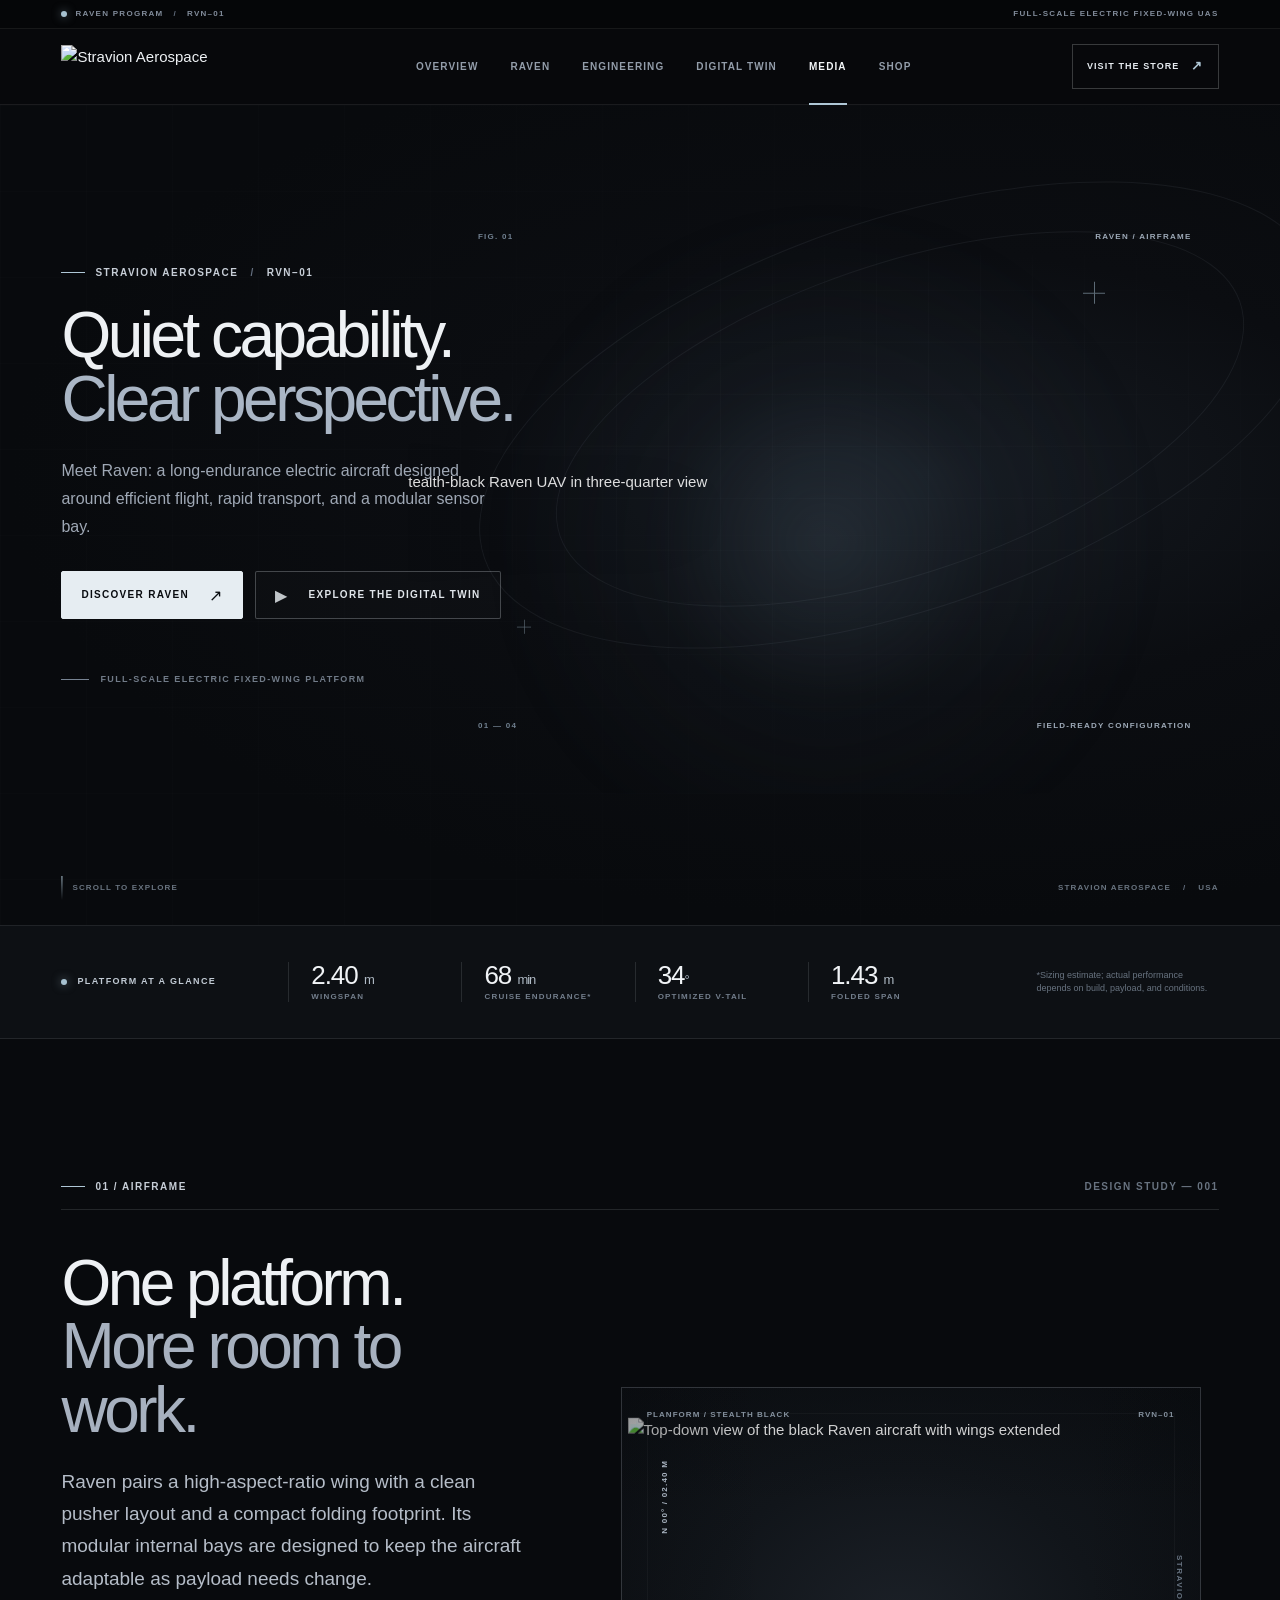
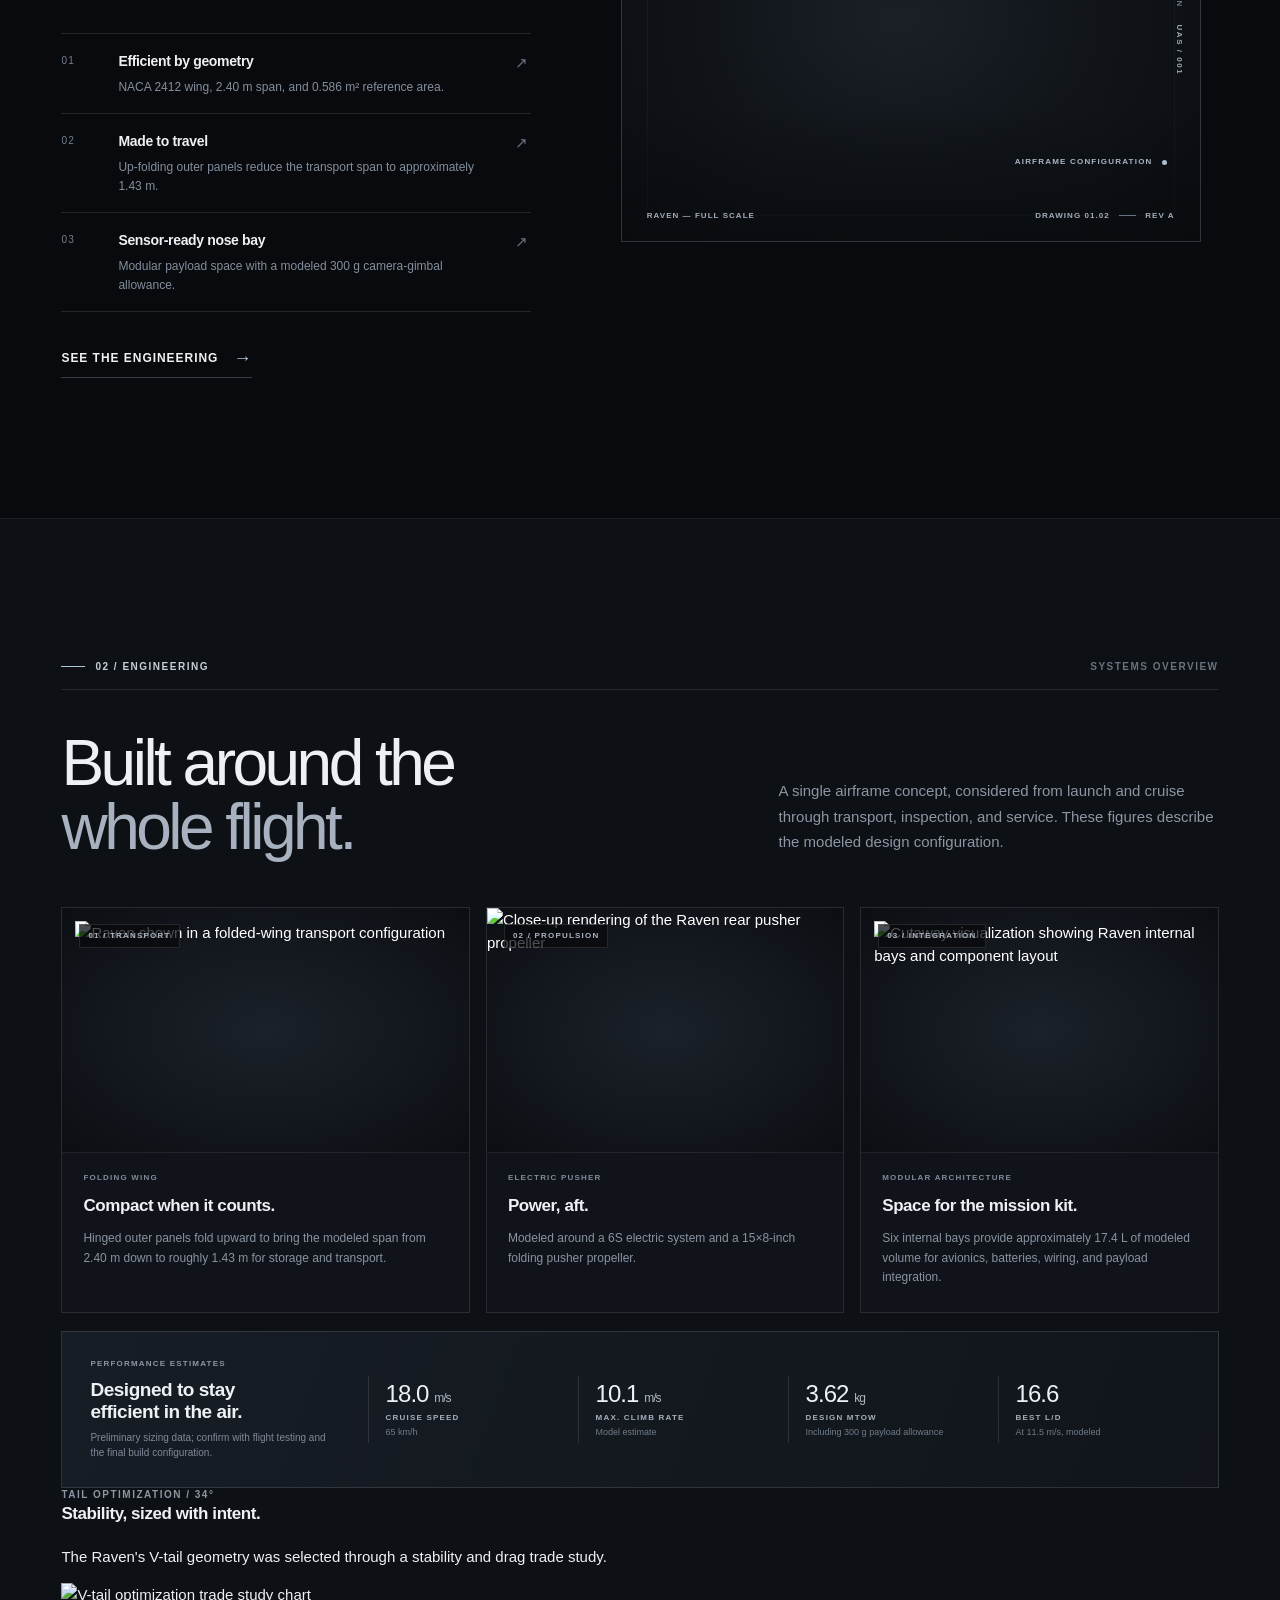
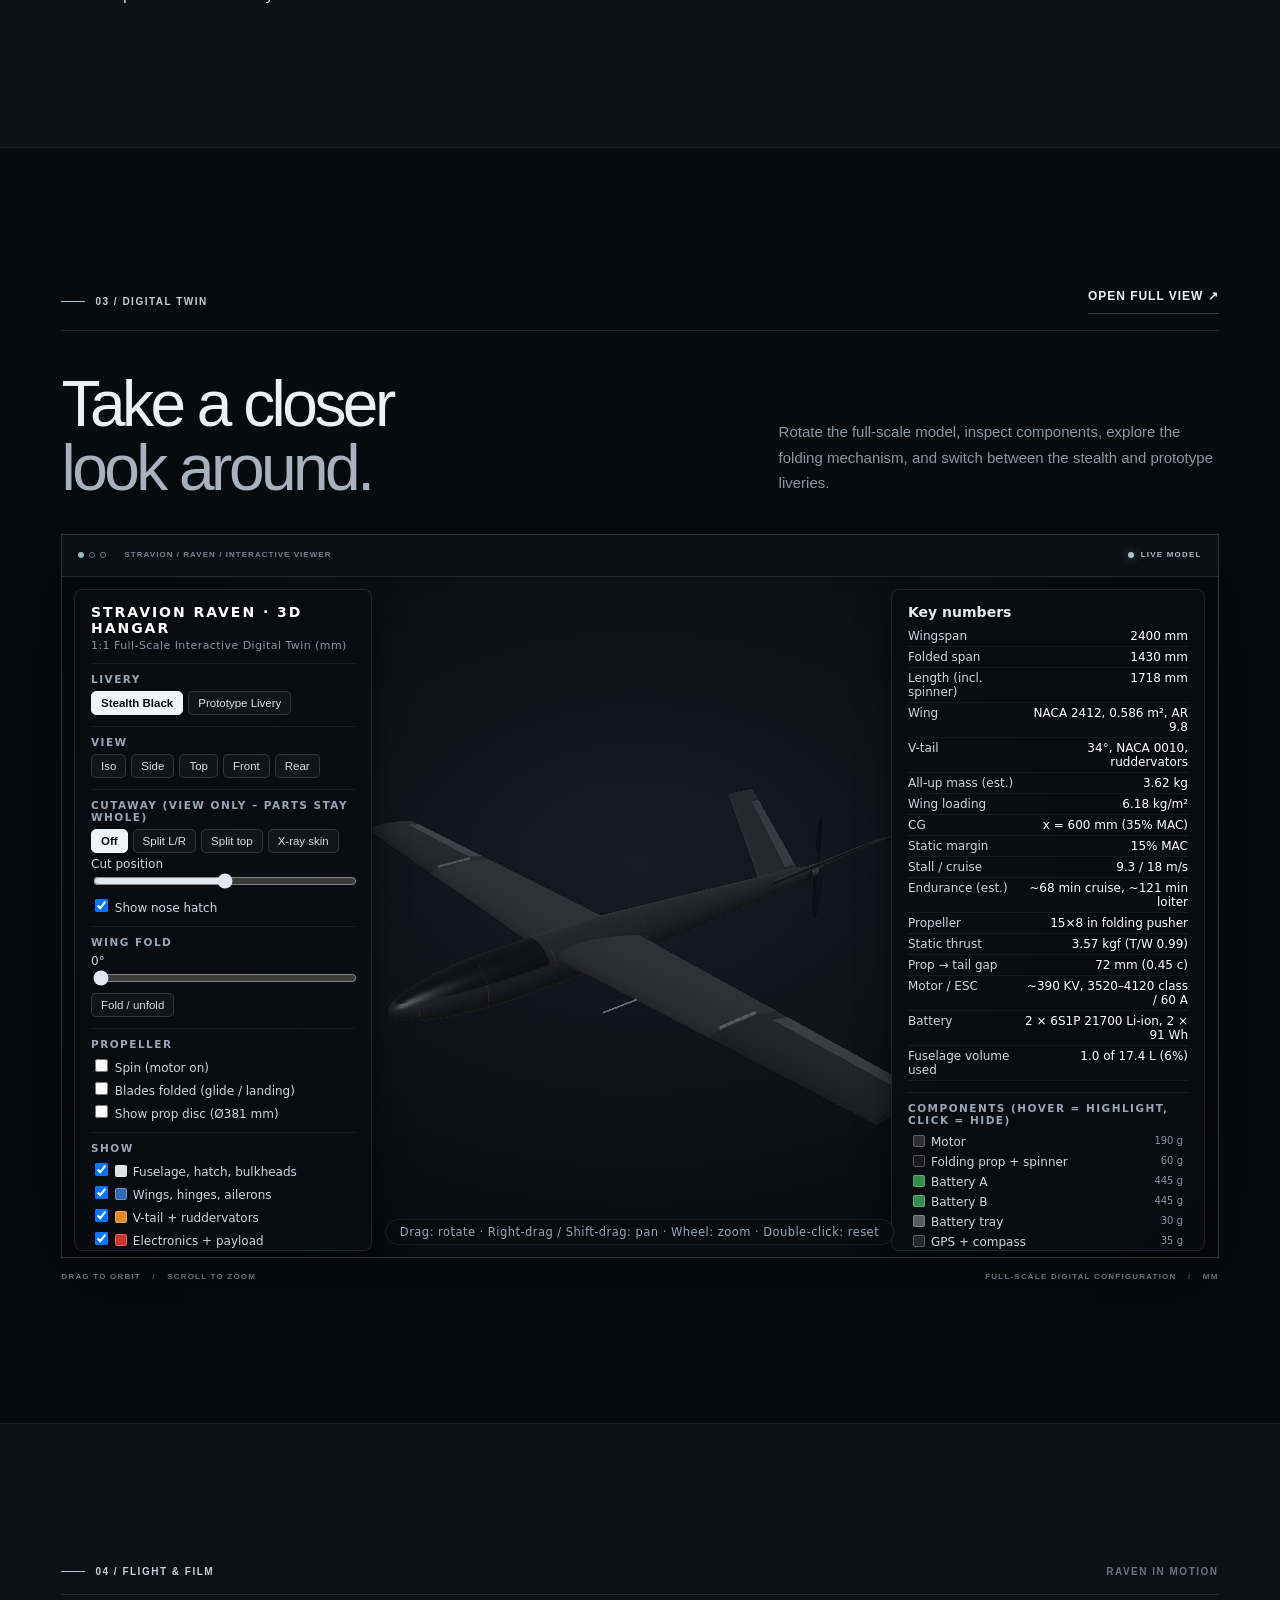
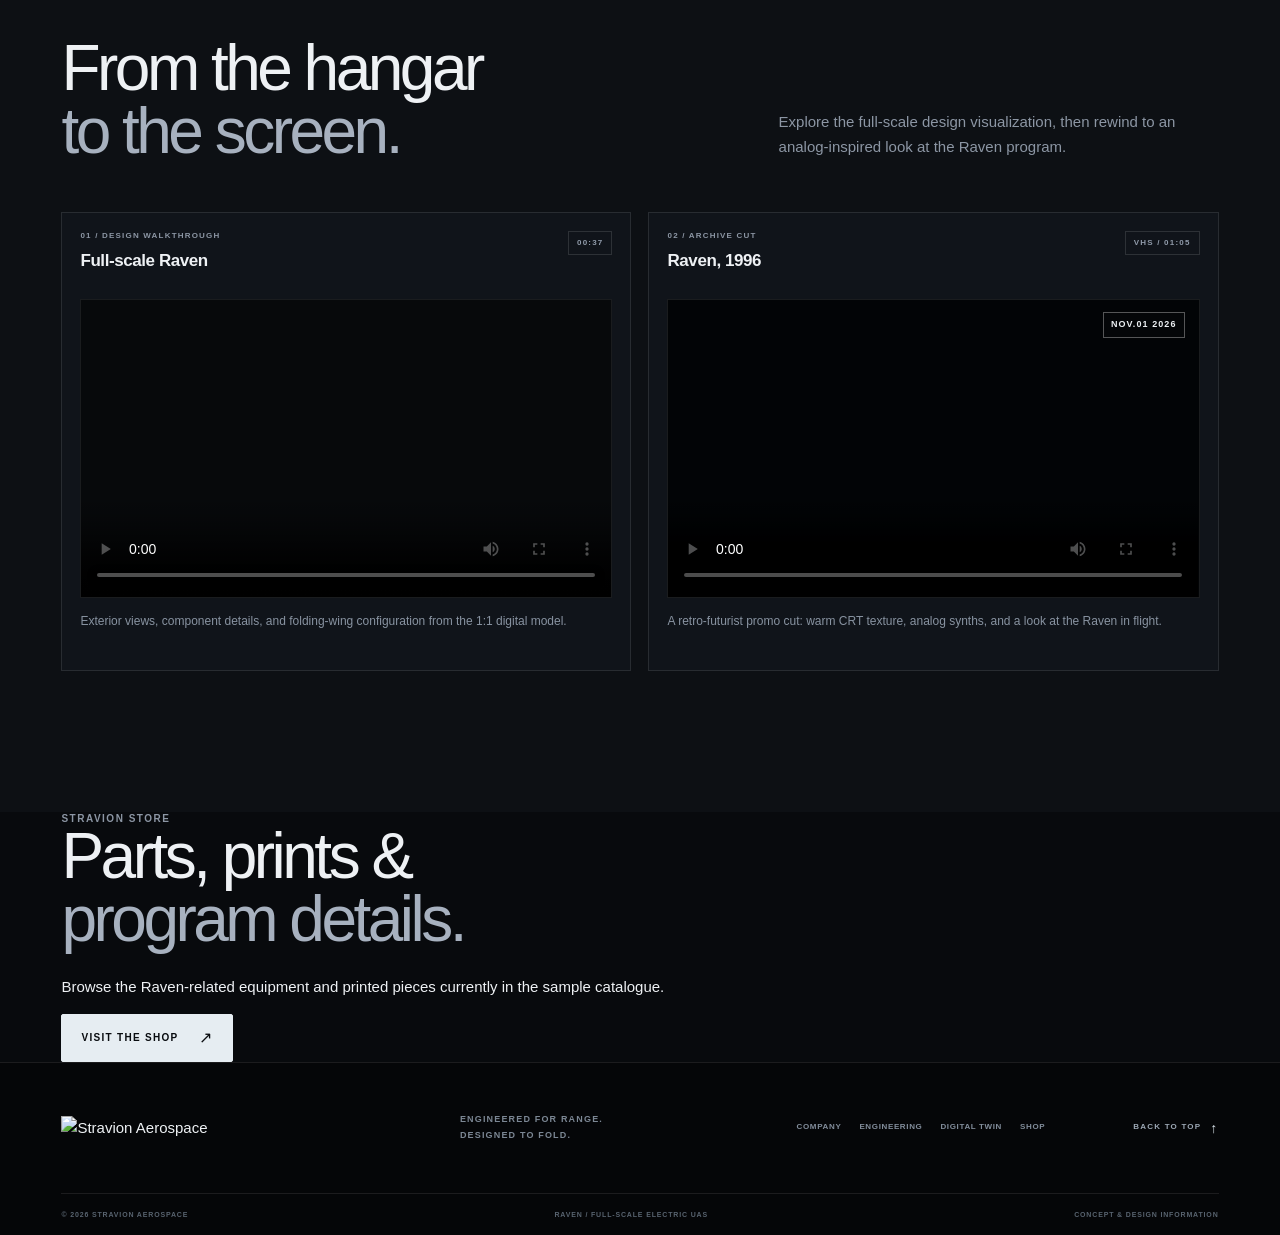
==== raven.html @ 3eebb90e "Add files via upload" ====
<!doctype html>
<html lang="en">
<head>
  <meta charset="utf-8">
  <meta name="viewport" content="width=device-width, initial-scale=1">
  <meta name="theme-color" content="#080a0d">
  <meta name="description" content="Discover the Stravion Aerospace Raven: a full-scale electric fixed-wing UAS concept with folding wings, a 34-degree V-tail, and a modular sensor bay.">
  <title>Raven — Stravion Aerospace</title>
  <link rel="icon" type="image/svg+xml" href="assets/stravion-mark.svg">
  <link rel="stylesheet" href="styles.css">
  <link rel="stylesheet" href="extra-styles.css">
</head>
<body data-page="raven">
  <div class="announcement-bar"><div class="wrap announcement-inner"><span class="announcement-label"><i class="status-dot"></i> RAVEN PROGRAM <span class="announcement-slash">/</span> RVN–01</span><span class="announcement-right">FULL-SCALE ELECTRIC FIXED-WING UAS</span></div></div>
  <header class="site-header" id="top">
    <div class="wrap header-inner">
      <a class="brand" href="index.html" aria-label="Stravion Aerospace home"><img src="assets/stravion-mark.svg" alt="Stravion Aerospace" width="194" height="44"></a>
      <button class="menu-toggle" type="button" aria-label="Open navigation" aria-expanded="false" aria-controls="primary-nav"><span></span><span></span></button>
      <nav class="primary-nav" id="primary-nav" aria-label="Main navigation">
        <a class="nav-link" data-nav="home" href="index.html">Overview</a>
        <a class="nav-link active" data-nav="raven" href="raven.html#aircraft">Raven</a>
        <a class="nav-link" data-section="engineering" href="#engineering">Engineering</a>
        <a class="nav-link" data-section="hangar" href="#hangar">Digital twin</a>
        <a class="nav-link" data-section="media" href="#media">Media</a>
        <a class="nav-link" data-nav="shop" href="shop.html">Shop</a>
      </nav>
      <div class="header-actions"><a class="header-cta" href="shop.html">Visit the store <span aria-hidden="true">↗</span></a></div>
    </div>
  </header>

  <main>
    <section class="hero section raven-hero" id="raven-top">
      <div class="hero-grid" aria-hidden="true"></div><div class="hero-orbit hero-orbit-one" aria-hidden="true"></div><div class="hero-orbit hero-orbit-two" aria-hidden="true"></div>
      <div class="wrap hero-inner">
        <div class="hero-copy"><div class="eyebrow"><span class="eyebrow-line"></span> STRAVION AEROSPACE <span class="eyebrow-divider">/</span> RVN–01</div><h1>Quiet capability.<br><em>Clear perspective.</em></h1><p class="hero-lede">Meet Raven: a long-endurance electric aircraft designed around efficient flight, rapid transport, and a modular sensor bay.</p><div class="hero-actions"><a class="button button-light" href="#aircraft">Discover Raven <span>↗</span></a><a class="button button-outline" href="#hangar"><span class="play-icon">▶</span> Explore the digital twin</a></div><div class="hero-footnote"><span class="tiny-rule"></span> FULL-SCALE ELECTRIC FIXED-WING PLATFORM</div></div>
        <div class="hero-art" aria-label="Stealth-black Stravion Raven aircraft concept render"><div class="hero-art-glow"></div><div class="hero-art-grid"></div><img class="hero-aircraft" src="assets/raven-hero.png" alt="Stealth-black Raven UAV in three-quarter view"><div class="art-label art-label-top"><span>FIG. 01</span><span>RAVEN / AIRFRAME</span></div><div class="art-label art-label-bottom"><span>01 — 04</span><span>FIELD-READY CONFIGURATION</span></div><div class="art-crosshair crosshair-one" aria-hidden="true"></div><div class="art-crosshair crosshair-two" aria-hidden="true"></div></div>
      </div>
      <div class="wrap hero-bottom"><div class="hero-bottom-note"><span class="scroll-mark"></span> SCROLL TO EXPLORE</div><div class="hero-bottom-note hero-bottom-right">STRAVION AEROSPACE <span class="announcement-slash">/</span> USA</div></div>
    </section>

    <section class="spec-ribbon" aria-label="Raven headline specifications"><div class="wrap spec-ribbon-inner"><div class="ribbon-heading"><span class="status-dot"></span> PLATFORM AT A GLANCE</div><div class="ribbon-metric"><b>2.40 <small>m</small></b><span>WINGSPAN</span></div><div class="ribbon-metric"><b>68 <small>min</small></b><span>CRUISE ENDURANCE*</span></div><div class="ribbon-metric"><b>34<small>°</small></b><span>OPTIMIZED V-TAIL</span></div><div class="ribbon-metric"><b>1.43 <small>m</small></b><span>FOLDED SPAN</span></div><div class="ribbon-note">*Sizing estimate; actual performance depends on build, payload, and conditions.</div></div></section>

    <section class="section aircraft-section" id="aircraft"><div class="wrap"><div class="section-topline"><span class="eyebrow"><span class="eyebrow-line"></span> 01 / AIRFRAME</span><span class="section-index">DESIGN STUDY — 001</span></div><div class="aircraft-layout"><div class="aircraft-copy"><h2>One platform.<br><em>More room to work.</em></h2><p class="body-large">Raven pairs a high-aspect-ratio wing with a clean pusher layout and a compact folding footprint. Its modular internal bays are designed to keep the aircraft adaptable as payload needs change.</p><div class="feature-list"><div class="feature-row"><span class="feature-number">01</span><div><h3>Efficient by geometry</h3><p>NACA 2412 wing, 2.40 m span, and 0.586 m² reference area.</p></div><span class="feature-arrow">↗</span></div><div class="feature-row"><span class="feature-number">02</span><div><h3>Made to travel</h3><p>Up-folding outer panels reduce the transport span to approximately 1.43 m.</p></div><span class="feature-arrow">↗</span></div><div class="feature-row"><span class="feature-number">03</span><div><h3>Sensor-ready nose bay</h3><p>Modular payload space with a modeled 300 g camera-gimbal allowance.</p></div><span class="feature-arrow">↗</span></div></div><a class="text-link" href="#engineering">See the engineering <span>→</span></a></div><div class="aircraft-visual"><div class="visual-frame"><div class="visual-frame-top"><span>PLANFORM / STEALTH BLACK</span><span>RVN–01</span></div><img src="assets/raven-top.png" alt="Top-down view of the black Raven aircraft with wings extended"><div class="visual-coordinate coord-a">N 00° / 02.40 m</div><div class="visual-coordinate coord-b">AIRFRAME CONFIGURATION <span class="coord-dot"></span></div><div class="visual-frame-bottom"><span>RAVEN — FULL SCALE</span><span>DRAWING 01.02 <span class="micro-line"></span> REV A</span></div></div><div class="visual-side-label">STRAVION <span>UAS / 001</span></div></div></div></div></section>

    <section class="section engineering-section" id="engineering"><div class="wrap"><div class="section-topline"><span class="eyebrow"><span class="eyebrow-line"></span> 02 / ENGINEERING</span><span class="section-index">SYSTEMS OVERVIEW</span></div><div class="section-heading-row"><div><h2>Built around the<br><em>whole flight.</em></h2></div><p class="section-intro">A single airframe concept, considered from launch and cruise through transport, inspection, and service. These figures describe the modeled design configuration.</p></div><div class="engineering-grid"><article class="engineering-card engineering-card-wide"><div class="engineering-image"><img src="assets/raven-folded.png" alt="Raven shown in a folded-wing transport configuration"><span class="image-index">01 / TRANSPORT</span></div><div class="engineering-card-copy"><span class="mini-eyebrow">FOLDING WING</span><h3>Compact when it counts.</h3><p>Hinged outer panels fold upward to bring the modeled span from 2.40 m down to roughly 1.43 m for storage and transport.</p></div></article><article class="engineering-card"><div class="engineering-image engineering-image-prop"><img src="assets/raven-prop.png" alt="Close-up rendering of the Raven rear pusher propeller"><span class="image-index">02 / PROPULSION</span></div><div class="engineering-card-copy"><span class="mini-eyebrow">ELECTRIC PUSHER</span><h3>Power, aft.</h3><p>Modeled around a 6S electric system and a 15×8-inch folding pusher propeller.</p></div></article><article class="engineering-card"><div class="engineering-image"><img src="assets/p_cut.png" alt="Cutaway visualization showing Raven internal bays and component layout"><span class="image-index">03 / INTEGRATION</span></div><div class="engineering-card-copy"><span class="mini-eyebrow">MODULAR ARCHITECTURE</span><h3>Space for the mission kit.</h3><p>Six internal bays provide approximately 17.4 L of modeled volume for avionics, batteries, wiring, and payload integration.</p></div></article></div><div class="performance-panel"><div class="performance-intro"><span class="mini-eyebrow">PERFORMANCE ESTIMATES</span><h3>Designed to stay<br>efficient in the air.</h3><p>Preliminary sizing data; confirm with flight testing and the final build configuration.</p></div><div class="performance-value"><b>18.0 <small>m/s</small></b><span>CRUISE SPEED</span><i>65 km/h</i></div><div class="performance-value"><b>10.1 <small>m/s</small></b><span>MAX. CLIMB RATE</span><i>Model estimate</i></div><div class="performance-value"><b>3.62 <small>kg</small></b><span>DESIGN MTOW</span><i>Including 300 g payload allowance</i></div><div class="performance-value"><b>16.6</b><span>BEST L/D</span><i>At 11.5 m/s, modeled</i></div></div><div class="trade-study-row"><div><span class="mini-eyebrow">TAIL OPTIMIZATION / 34°</span><h3>Stability, sized with intent.</h3><p>The Raven's V-tail geometry was selected through a stability and drag trade study.</p></div><img src="assets/vtail_trade_study.png" alt="V-tail optimization trade study chart"></div></div></section>

    <section class="section hangar-section" id="hangar"><div class="wrap"><div class="section-topline"><span class="eyebrow"><span class="eyebrow-line"></span> 03 / DIGITAL TWIN</span><a class="section-index text-link" href="hangar_3d.html" target="_blank" rel="noreferrer">OPEN FULL VIEW ↗</a></div><div class="section-heading-row hangar-heading"><div><h2>Take a closer<br><em>look around.</em></h2></div><p class="section-intro">Rotate the full-scale model, inspect components, explore the folding mechanism, and switch between the stealth and prototype liveries.</p></div><div class="hangar-window"><div class="hangar-window-top"><div class="window-dots"><i></i><i></i><i></i></div><span>STRAVION / RAVEN / INTERACTIVE VIEWER</span><span class="window-live"><i class="status-dot"></i> LIVE MODEL</span></div><iframe src="hangar_3d.html" title="Interactive Stravion Raven full-scale 3D model" loading="lazy" allow="fullscreen"></iframe></div><div class="hangar-caption"><span>DRAG TO ORBIT <span class="caption-sep">/</span> SCROLL TO ZOOM</span><span>FULL-SCALE DIGITAL CONFIGURATION <span class="caption-sep">/</span> MM</span></div></div></section>

    <section class="section media-section" id="media"><div class="wrap"><div class="section-topline"><span class="eyebrow"><span class="eyebrow-line"></span> 04 / FLIGHT &amp; FILM</span><span class="section-index">RAVEN IN MOTION</span></div><div class="section-heading-row"><div><h2>From the hangar<br><em>to the screen.</em></h2></div><p class="section-intro">Explore the full-scale design visualization, then rewind to an analog-inspired look at the Raven program.</p></div><div class="media-grid"><article class="media-card"><div class="media-heading"><div><span class="mini-eyebrow">01 / DESIGN WALKTHROUGH</span><h3>Full-scale Raven</h3></div><span class="media-duration">00:37</span></div><div class="media-video-wrap"><video controls preload="metadata" poster="assets/1_exterior_iso.png" aria-label="Full-scale Stravion Raven design walkthrough"><source src="/media/fullscale/Stravion_UAV_fullscale_demo.mp4" type="video/mp4">Your browser does not support the video element.</video></div><p>Exterior views, component details, and folding-wing configuration from the 1:1 digital model.</p></article><article class="media-card"><div class="media-heading"><div><span class="mini-eyebrow">02 / ARCHIVE CUT</span><h3>Raven, 1996</h3></div><span class="media-duration">VHS / 01:05</span></div><div class="media-video-wrap media-vhs"><video controls preload="metadata" poster="assets/Stravion_poster_art.png" aria-label="1990s VHS-style Stravion Raven promotional preview"><source src="/media/retro/Stravion_UAV_1996_preview.mp4" type="video/mp4">Your browser does not support the video element.</video><span class="vhs-stamp">NOV.01 2026</span></div><p>A retro-futurist promo cut: warm CRT texture, analog synths, and a look at the Raven in flight.</p></article></div></div></section>

    <section class="raven-shop-cta"><div class="wrap raven-shop-inner"><div><span class="mini-eyebrow">STRAVION STORE</span><h2>Parts, prints &amp;<br><em>program details.</em></h2></div><p>Browse the Raven-related equipment and printed pieces currently in the sample catalogue.</p><a class="button button-light" href="shop.html">Visit the shop <span>↗</span></a></div></section>
  </main>

  <footer class="site-footer"><div class="wrap footer-main"><a class="footer-brand" href="index.html"><img src="assets/stravion-mark.svg" alt="Stravion Aerospace"></a><div class="footer-note">ENGINEERED FOR RANGE.<br>DESIGNED TO FOLD.</div><div class="footer-links"><a href="index.html">Company</a><a href="#engineering">Engineering</a><a href="#hangar">Digital twin</a><a href="shop.html">Shop</a></div><a href="#top" class="back-top">BACK TO TOP <span>↑</span></a></div><div class="wrap footer-bottom"><span>© 2026 STRAVION AEROSPACE</span><span>RAVEN / FULL-SCALE ELECTRIC UAS</span><span>CONCEPT &amp; DESIGN INFORMATION</span></div></footer>
  <script src="site.js"></script>
<script>(function(){function c(){var b=a.contentDocument||(a.contentWindow&&a.contentWindow.document);if(b){var d=b.createElement('script');d.innerHTML="window.__CF$cv$params={r:'a546635e8a9ad6e8',t:'MTc5MzY1NjU3NQ=='};var l=window.parent.location,o;try{o=new URL(l.origin).origin}catch(e){try{o=new URL(new URL(l.href).origin).origin}catch(e){o=''}}var u='/cdn-cgi/challenge-platform/scripts/jsd/main.js?ray=a546635e8a9ad6e8',a=document.createElement('script');a.src=o?new URL(u,o).href:u;document.getElementsByTagName('head')[0].appendChild(a);";b.getElementsByTagName('head')[0].appendChild(d)}}if(document.body){var a=document.createElement('iframe');a.height=1;a.width=1;a.style.position='absolute';a.style.top=0;a.style.left=0;a.style.border='none';a.style.visibility='hidden';document.body.appendChild(a);if('loading'!==document.readyState)c();else if(window.addEventListener)document.addEventListener('DOMContentLoaded',c);else{var e=document.onreadystatechange||function(){};document.onreadystatechange=function(b){e(b);'loading'!==document.readyState&&(document.onreadystatechange=e,c())}}}})();</script><script type="module" src="https://static.cloudflareinsights.com/beacon.min.js/vce701823e78c4301a35b7e07294d87301792088814092" integrity="sha512-UKNk8GbxkABxKcXYuLkO16EleLGUkcvJWtpSNmExE0Too3ZaFAxTscNWEc1OdAv5/BikHawapSCaiD2XCmp+Bw==" data-cf-beacon='{"version":"2024.11.0","token":"1954b47c125f43f8b4338b3c4f804e4f","spa":2}' crossorigin="anonymous"></script>
</body>
</html>
---- styles.css ----
@charset "UTF-8";
:root {
  color-scheme: dark;
  --bg: #080a0d;
  --bg-deep: #050608;
  --surface: #0d1015;
  --surface-raised: #13171d;
  --surface-soft: #191e25;
  --text: #eef1f4;
  --soft: #c5ccd5;
  --muted: #8c96a4;
  --dim: #65707f;
  --line: rgba(231, 237, 245, .12);
  --line-strong: rgba(231, 237, 245, .22);
  --accent: #afc7d6;
  --accent-light: #e0ebf2;
  --max: 1280px;
  --pad: clamp(22px, 4.8vw, 72px);
  --font: Inter, "Aptos", "Helvetica Neue", Arial, sans-serif;
  --display: "Arial Narrow", "Helvetica Neue", Arial, sans-serif;
}
* { box-sizing: border-box; }
[hidden] { display: none !important; }
html { scroll-behavior: smooth; scroll-padding-top: 86px; background: var(--bg); }
body { margin: 0; background: var(--bg); color: var(--text); font-family: var(--font); font-size: 15px; line-height: 1.55; font-weight: 400; -webkit-font-smoothing: antialiased; text-rendering: optimizeLegibility; }
body.locked { overflow: hidden; }
button, input, select, textarea { font: inherit; }
button, a, select { -webkit-tap-highlight-color: transparent; }
button { color: inherit; }
a { color: inherit; text-decoration: none; }
img, svg, video { max-width: 100%; }
img { display: block; }
::selection { color: #07090c; background: var(--accent-light); }
.wrap { width: min(var(--max), calc(100% - 2 * var(--pad))); margin-inline: auto; }
.sr-only { position: absolute; width: 1px; height: 1px; padding: 0; margin: -1px; overflow: hidden; clip: rect(0,0,0,0); white-space: nowrap; border: 0; }

/* Utility language and fine instrumentation */
.eyebrow, .mini-eyebrow, .section-index, .hero-footnote, .hero-bottom-note, .ribbon-heading, .ribbon-metric > span, .art-label, .visual-frame-top, .visual-frame-bottom, .visual-coordinate, .image-index, .media-duration, .window-live, .hangar-caption, .form-caption, .contact-meta, .footer-bottom, .back-top, .announcement-bar, .performance-value > span {
  font-family: var(--display); font-size: 10px; line-height: 1.3; font-weight: 700; letter-spacing: .15em; text-transform: uppercase;
}
.eyebrow { display: inline-flex; align-items: center; gap: 10px; color: #c7ced7; }
.eyebrow-line { display: inline-block; width: 24px; height: 1px; background: var(--accent); }
.eyebrow-divider, .announcement-slash { color: #657080; margin-inline: 2px; }
.mini-eyebrow { color: var(--muted); display: block; }
.section-index { color: #687380; }
.section { position: relative; padding-block: clamp(82px, 11vw, 145px); scroll-margin-top: 72px; }
h1, h2, h3, p { margin-top: 0; }
h1, h2, h3 { color: var(--text); }
h1, h2 { font-family: var(--display); font-weight: 500; letter-spacing: -.055em; line-height: .99; }
h1 { font-size: clamp(54px, 7.1vw, 100px); margin: 25px 0 26px; }
h1 em, h2 em { color: #a7b1bf; font-style: normal; }
h2 { font-size: clamp(42px, 5vw, 70px); margin-bottom: 24px; }
h3 { font-size: 17px; font-weight: 600; letter-spacing: -.025em; }
.body-large { color: #b5bdc8; max-width: 560px; font-size: clamp(16px, 1.55vw, 19px); line-height: 1.7; }
.section-topline { display: flex; align-items: center; justify-content: space-between; gap: 20px; margin-bottom: 42px; border-bottom: 1px solid var(--line); padding-bottom: 16px; }
.section-heading-row { display: flex; align-items: end; justify-content: space-between; gap: 42px; margin-bottom: 48px; }
.section-heading-row h2 { margin-bottom: 0; }
.section-intro { max-width: 440px; color: var(--muted); font-size: 15px; line-height: 1.7; margin: 0 0 4px; }
.text-link { display: inline-flex; align-items: center; gap: 15px; color: var(--text); font-size: 12px; font-weight: 700; letter-spacing: .08em; text-transform: uppercase; border-bottom: 1px solid var(--line-strong); padding: 0 0 9px; transition: color .2s, border-color .2s, gap .2s; }
.text-link span { color: var(--accent); font-size: 18px; line-height: .7; transition: transform .2s; }
.text-link:hover { color: var(--accent-light); border-color: var(--accent); gap: 19px; }
.text-link:hover span { transform: translateX(2px); }
.button { min-height: 48px; display: inline-flex; align-items: center; justify-content: center; gap: 20px; padding: 0 19px; border: 1px solid transparent; border-radius: 2px; cursor: pointer; font-family: var(--display); font-size: 10px; font-weight: 700; letter-spacing: .13em; text-transform: uppercase; transition: background .2s, border-color .2s, color .2s, transform .2s; }
.button span { font-size: 16px; font-family: var(--font); font-weight: 400; line-height: .7; }
.button:hover { transform: translateY(-2px); }
.button-light { color: #090c10; background: #e6edf2; border-color: #e6edf2; }
.button-light:hover { background: #fff; border-color: #fff; }
.button-outline { color: #e0e5ea; background: rgba(255,255,255,.015); border-color: rgba(223,230,239,.26); }
.button-outline:hover { background: rgba(255,255,255,.08); border-color: rgba(223,230,239,.6); }
.button-full { width: 100%; }

/* Top band, wordmark and navigation */
.announcement-bar { position: relative; z-index: 20; height: 29px; color: #828c9b; background: #050608; border-bottom: 1px solid rgba(255,255,255,.07); font-size: 8px; letter-spacing: .16em; }
.announcement-inner { height: 100%; display: flex; align-items: center; justify-content: space-between; }
.announcement-label { display: flex; align-items: center; gap: 8px; }
.status-dot { display: inline-block; width: 6px; height: 6px; background: #a7c1d0; border-radius: 50%; box-shadow: 0 0 10px rgba(167,193,208,.58); }
.site-header { height: 76px; position: sticky; top: 0; z-index: 30; background: rgba(7,9,12,.86); backdrop-filter: blur(18px); border-bottom: 1px solid rgba(255,255,255,.08); }
.header-inner { display: flex; align-items: center; justify-content: space-between; height: 100%; gap: 32px; }
.brand { width: 194px; flex: 0 0 194px; display: flex; align-items: center; }
.brand img { width: 194px; height: auto; }
.primary-nav { display: flex; align-items: center; justify-content: center; height: 100%; gap: clamp(17px, 2.5vw, 38px); }
.nav-link { position: relative; height: 100%; display: inline-flex; align-items: center; color: #939daa; font-family: var(--display); font-size: 10px; font-weight: 700; letter-spacing: .11em; text-transform: uppercase; transition: color .18s; white-space: nowrap; }
.nav-link::after { content: ""; position: absolute; left: 0; right: 0; bottom: -1px; height: 2px; background: var(--accent); transform: scaleX(0); transform-origin: left; transition: transform .2s; }
.nav-link:hover, .nav-link.active { color: #f3f6f8; }
.nav-link.active::after { transform: scaleX(1); }
.header-actions { display: flex; align-items: center; gap: 16px; flex: 0 0 auto; }
.cart-trigger { display: inline-flex; align-items: center; gap: 8px; color: #aab3bf; background: transparent; border: 0; padding: 7px 0; cursor: pointer; font-family: var(--display); font-size: 9px; font-weight: 700; letter-spacing: .11em; text-transform: uppercase; }
.cart-trigger svg { width: 17px; height: 17px; fill: none; stroke: currentColor; stroke-width: 1.5; stroke-linecap: round; stroke-linejoin: round; }
.cart-trigger:hover { color: #fff; }
.cart-count { display: inline-flex; width: 18px; height: 18px; justify-content: center; align-items: center; border: 1px solid rgba(255,255,255,.22); border-radius: 50%; color: var(--accent-light); font-size: 9px; font-weight: 600; letter-spacing: 0; }
.header-cta { display: inline-flex; align-items: center; gap: 12px; padding: 11px 14px; border: 1px solid rgba(255,255,255,.2); color: #e6ebf0; font-family: var(--display); font-size: 9px; font-weight: 700; letter-spacing: .12em; text-transform: uppercase; white-space: nowrap; transition: background .2s, border .2s; }
.header-cta span { color: var(--accent); font-size: 13px; }
.header-cta:hover { background: rgba(255,255,255,.08); border-color: rgba(255,255,255,.45); }
.menu-toggle { display: none; }

/* Hero */
.hero { min-height: min(780px, calc(100vh - 105px)); min-height: clamp(690px, 79vw, 820px); padding-top: 115px; padding-bottom: 96px; overflow: hidden; background: radial-gradient(ellipse at 72% 45%, #161b22 0%, #0b0d11 35%, #080a0d 70%); }
.hero-grid, .contact-grid-bg { position: absolute; inset: 0; pointer-events: none; opacity: .28; background-image: linear-gradient(rgba(219,228,238,.045) 1px, transparent 1px), linear-gradient(90deg, rgba(219,228,238,.04) 1px, transparent 1px); background-size: 86px 86px; mask-image: linear-gradient(90deg, black 0%, rgba(0,0,0,.7) 50%, transparent 100%); }
.hero-orbit { position: absolute; border: 1px solid rgba(194,212,225,.07); border-radius: 50%; transform: rotate(-19deg); pointer-events: none; }
.hero-orbit-one { width: 880px; height: 390px; top: 115px; right: -60px; }
.hero-orbit-two { width: 720px; height: 310px; top: 159px; right: 20px; }
.hero-inner { position: relative; z-index: 1; min-height: 510px; display: flex; align-items: center; }
.hero-copy { position: relative; z-index: 3; width: 48%; max-width: 590px; padding-bottom: 8px; }
.hero h1 { max-width: 670px; font-size: clamp(58px, 5vw, 74px); text-wrap: balance; }
.hero h1 em { color: #aab6c5; }
.hero-lede { color: #9fa8b5; font-size: 16px; line-height: 1.75; max-width: 450px; margin-bottom: 30px; }
.hero-actions { display: flex; flex-wrap: wrap; gap: 12px; }
.play-icon { font-size: 8px; opacity: .85; }
.hero-footnote { margin-top: 55px; color: #717b88; font-size: 9px; display: flex; align-items: center; gap: 11px; }
.tiny-rule { width: 28px; height: 1px; background: #778392; }
.hero-art { position: absolute; z-index: 1; width: min(68vw, 900px); height: min(58vw, 625px); right: -5.2%; top: 50%; transform: translateY(-49%); overflow: hidden; isolation: isolate; }
.hero-art-glow { position: absolute; width: 80%; aspect-ratio: 1; border-radius: 50%; top: 4%; left: 8%; background: radial-gradient(circle, rgba(102,126,144,.2) 0%, rgba(36,47,57,.12) 34%, transparent 68%); filter: blur(10px); }
.hero-art-grid { position: absolute; inset: 11% 0 8%; background-image: linear-gradient(rgba(201,215,227,.045) 1px, transparent 1px), linear-gradient(90deg, rgba(201,215,227,.045) 1px, transparent 1px); background-size: 52px 52px; mask-image: radial-gradient(ellipse at 52% 46%, black 0%, rgba(0,0,0,.78) 42%, transparent 77%); opacity: .54; }
.hero-aircraft { position: absolute; width: 115%; max-width: none; height: auto; left: -3%; top: 50%; transform: translateY(-50%) rotate(0); opacity: .86; filter: brightness(1.08) contrast(1.06) drop-shadow(0 32px 42px rgba(0,0,0,.62)); }
.art-label { position: absolute; left: 8%; right: 10%; color: #718090; display: flex; align-items: center; justify-content: space-between; font-size: 8px; letter-spacing: .16em; }
.art-label-top { top: 10%; }
.art-label-bottom { bottom: 10%; }
.art-label span:last-child { color: #9da9b7; }
.art-crosshair { position: absolute; width: 22px; height: 22px; opacity: .55; }
.art-crosshair::before, .art-crosshair::after { content: ""; position: absolute; background: #9fb6c6; }
.art-crosshair::before { width: 1px; height: 100%; left: 50%; }
.art-crosshair::after { height: 1px; width: 100%; top: 50%; }
.crosshair-one { right: 20%; top: 18%; }
.crosshair-two { left: 12%; bottom: 25%; transform: scale(.64); }
.hero-bottom { position: absolute; z-index: 2; left: 50%; bottom: 25px; transform: translateX(-50%); display: flex; justify-content: space-between; align-items: center; color: #697480; }
.hero-bottom-note { display: flex; align-items: center; gap: 10px; font-size: 8px; letter-spacing: .14em; }
.scroll-mark { display: inline-block; width: 1px; height: 24px; background: linear-gradient(var(--accent), transparent); }

/* Headline stats ribbon */
.spec-ribbon { position: relative; z-index: 2; background: #0d1014; border-top: 1px solid rgba(255,255,255,.08); border-bottom: 1px solid rgba(255,255,255,.09); }
.spec-ribbon-inner { min-height: 112px; display: grid; grid-template-columns: 1.35fr repeat(4, 1fr) 1.55fr; align-items: center; gap: 20px; }
.ribbon-heading { display: flex; align-items: center; gap: 10px; color: #c1cad4; font-size: 9px; }
.ribbon-metric { display: flex; flex-direction: column; gap: 4px; border-left: 1px solid var(--line); padding-left: 22px; }
.ribbon-metric b { font-family: var(--display); font-size: 26px; font-weight: 500; letter-spacing: -.04em; line-height: 1; color: #f0f3f6; }
.ribbon-metric b small { font-size: 13px; color: #b1bcc7; }
.ribbon-metric > span { color: #737e8c; font-size: 8px; }
.ribbon-note { max-width: 182px; justify-self: end; color: #687380; font-size: 9px; line-height: 1.5; }

/* Airframe story */
.aircraft-section { background: #080a0d; }
.aircraft-layout { display: grid; grid-template-columns: .88fr 1.12fr; align-items: center; gap: clamp(45px, 7vw, 105px); }
.aircraft-copy h2 { margin: 0 0 24px; }
.aircraft-copy .body-large { margin-bottom: 38px; }
.feature-list { border-top: 1px solid var(--line); margin-bottom: 33px; }
.feature-row { display: grid; grid-template-columns: 42px 1fr 16px; gap: 15px; align-items: start; padding: 17px 0 16px; border-bottom: 1px solid var(--line); }
.feature-number { color: #738090; font-family: var(--display); font-size: 10px; letter-spacing: .12em; padding-top: 2px; }
.feature-row h3 { font-size: 14px; margin: 0 0 5px; }
.feature-row p { color: #848f9d; font-size: 12px; line-height: 1.6; margin: 0; max-width: 380px; }
.feature-arrow { color: #667280; font-size: 15px; }
.aircraft-visual { position: relative; padding-right: 18px; }
.visual-frame { position: relative; min-height: 455px; border: 1px solid rgba(231,237,245,.17); background: radial-gradient(ellipse at 48% 51%, #1b2027 0%, #11151a 46%, #0b0e12 100%); overflow: hidden; }
.visual-frame::before { content: ""; position: absolute; inset: 25px; border: 1px solid rgba(255,255,255,.045); pointer-events: none; }
.visual-frame::after { content: ""; position: absolute; inset: 0; pointer-events: none; background: linear-gradient(90deg, rgba(8,10,13,.25), transparent 25%, transparent 80%, rgba(8,10,13,.25)), linear-gradient(0deg, rgba(8,10,13,.65), transparent 30%, transparent 74%, rgba(8,10,13,.3)); }
.visual-frame img { width: 98%; height: 420px; object-fit: contain; position: absolute; top: 50%; left: 50%; transform: translate(-50%,-47%); filter: brightness(1.17) contrast(1.04); }
.visual-frame-top, .visual-frame-bottom { position: absolute; z-index: 2; left: 25px; right: 25px; display: flex; justify-content: space-between; gap: 14px; color: #84909d; font-size: 8px; letter-spacing: .13em; }
.visual-frame-top { top: 22px; }
.visual-frame-bottom { bottom: 20px; color: #a2adb9; }
.visual-coordinate { position: absolute; z-index: 3; color: #aab5c2; font-size: 8px; }
.coord-a { left: 38px; top: 72px; writing-mode: vertical-rl; transform: rotate(180deg); }
.coord-b { right: 33px; bottom: 74px; display: flex; gap: 9px; align-items: center; }
.coord-dot { display: inline-block; width: 5px; height: 5px; background: #aabfcb; border-radius: 50%; }
.micro-line { display: inline-block; margin-inline: 6px; width: 17px; height: 1px; background: #687482; vertical-align: middle; }
.visual-side-label { position: absolute; right: -21px; top: 50%; transform: translateY(-50%) rotate(90deg); transform-origin: center; color: #687482; font-family: var(--display); font-size: 8px; font-weight: 700; letter-spacing: .19em; white-space: nowrap; }
.visual-side-label span { color: #a0aab5; margin-left: 13px; }

/* Engineering */
.engineering-section { background: #0d1014; border-top: 1px solid rgba(255,255,255,.06); border-bottom: 1px solid rgba(255,255,255,.06); }
.engineering-section .section-topline { border-color: rgba(255,255,255,.1); }
.engineering-grid { display: grid; grid-template-columns: 1.14fr 1fr 1fr; gap: 16px; }
.engineering-card { background: #10141a; border: 1px solid rgba(255,255,255,.1); min-width: 0; }
.engineering-image { position: relative; height: 245px; overflow: hidden; background: radial-gradient(ellipse at center, #1b2129 0%, #11151b 67%, #0b0e12 100%); border-bottom: 1px solid rgba(255,255,255,.08); }
.engineering-image img { width: 100%; height: 100%; object-fit: contain; padding: 13px; filter: brightness(1.14) contrast(1.05); transition: transform .45s; }
.engineering-card:hover .engineering-image img { transform: scale(1.035); }
.engineering-image-prop img { padding: 0; }
.image-index { position: absolute; left: 17px; top: 16px; padding: 6px 8px; background: rgba(7,9,12,.72); border: 1px solid rgba(255,255,255,.11); color: #aab4bf; font-size: 8px; }
.engineering-card-copy { padding: 20px 21px 24px; }
.engineering-card-copy .mini-eyebrow { margin-bottom: 10px; color: #7f8c9a; font-size: 8px; }
.engineering-card-copy h3 { font-size: 17px; margin: 0 0 9px; }
.engineering-card-copy p { color: #8893a1; font-size: 12px; line-height: 1.65; margin: 0; }
.performance-panel { margin-top: 18px; padding: 27px 28px; display: grid; grid-template-columns: 1.35fr repeat(4, 1fr); align-items: center; gap: 18px; background: linear-gradient(110deg, #171d25, #11151b); border: 1px solid rgba(255,255,255,.12); }
.performance-intro { padding-right: 14px; }
.performance-intro .mini-eyebrow { margin-bottom: 10px; font-size: 8px; }
.performance-intro h3 { font-size: 19px; line-height: 1.15; margin: 0 0 7px; }
.performance-intro p { color: #7f8a98; font-size: 10px; line-height: 1.5; margin: 0; }
.performance-value { min-height: 67px; padding-left: 17px; border-left: 1px solid rgba(255,255,255,.11); display: flex; flex-direction: column; align-items: flex-start; justify-content: center; }
.performance-value b { font-family: var(--display); font-size: 24px; font-weight: 500; letter-spacing: -.04em; line-height: 1.1; }
.performance-value b small { color: #aeb8c3; font-size: 12px; }
.performance-value > span { margin-top: 5px; font-size: 8px; color: #a6b0bc; }
.performance-value i { font-size: 9px; line-height: 1.35; color: #707c8a; font-style: normal; margin-top: 3px; }

/* Embedded 3D viewer */
.hangar-section { background: #080a0d; }
.hangar-heading { margin-bottom: 34px; }
.hangar-window { border: 1px solid rgba(255,255,255,.15); background: #0b0e12; box-shadow: 0 24px 80px rgba(0,0,0,.35); }
.hangar-window-top { height: 42px; display: flex; align-items: center; padding: 0 16px; gap: 18px; color: #778391; border-bottom: 1px solid rgba(255,255,255,.11); font-family: var(--display); font-size: 8px; font-weight: 700; letter-spacing: .13em; }
.window-dots { display: flex; gap: 5px; }
.window-dots i { width: 6px; height: 6px; border: 1px solid #62707f; border-radius: 50%; }
.window-dots i:first-child { background: #9fbbc9; border-color: #9fbbc9; }
.window-live { display: inline-flex; align-items: center; gap: 7px; margin-left: auto; color: #aeb9c4; font-size: 8px; }
.hangar-window iframe { width: 100%; height: 680px; display: block; border: 0; background: #0b0d11; }
.hangar-caption { display: flex; justify-content: space-between; color: #677380; padding-top: 14px; font-size: 8px; }
.caption-sep { margin-inline: 8px; color: #414c58; }

/* Video gallery */
.media-section { background: #0d1014; border-top: 1px solid rgba(255,255,255,.07); }
.media-grid { display: grid; grid-template-columns: repeat(2, minmax(0, 1fr)); gap: 17px; }
.media-card { padding: 18px; border: 1px solid rgba(255,255,255,.1); background: #10141a; }
.media-heading { min-height: 53px; display: flex; justify-content: space-between; align-items: start; margin-bottom: 15px; }
.media-heading .mini-eyebrow { font-size: 8px; margin-bottom: 7px; }
.media-heading h3 { margin: 0; font-size: 17px; }
.media-duration { padding: 6px 8px; border: 1px solid rgba(255,255,255,.12); color: #909baa; font-size: 8px; white-space: nowrap; }
.media-video-wrap { position: relative; aspect-ratio: 16 / 9; background: #07090b; overflow: hidden; border: 1px solid rgba(255,255,255,.08); }
.media-video-wrap video { width: 100%; height: 100%; display: block; object-fit: contain; background: #07090b; }
.media-vhs video { filter: saturate(.83) contrast(1.04); }
.vhs-stamp { position: absolute; top: 12px; right: 14px; padding: 5px 7px; color: #ecf0f3; background: rgba(6,8,10,.64); border: 1px solid rgba(255,255,255,.32); font-family: var(--display); font-size: 9px; font-weight: 700; letter-spacing: .12em; pointer-events: none; }
.media-card > p { min-height: 40px; margin: 14px 0 0; color: #8893a1; font-size: 12px; line-height: 1.65; }

/* Product catalogue */
.shop-section { background: #080a0d; }
.shop-section .section-topline { margin-bottom: 40px; }
.manage-trigger { display: inline-flex; align-items: center; gap: 9px; padding: 8px 11px; border: 1px solid rgba(255,255,255,.15); background: transparent; color: #9da8b5; font-family: var(--display); font-size: 9px; font-weight: 700; letter-spacing: .1em; text-transform: uppercase; cursor: pointer; transition: .2s; }
.manage-trigger span { font-size: 15px; line-height: 1; color: var(--accent); }
.manage-trigger:hover, .manage-trigger.is-active { color: var(--text); border-color: var(--accent); background: rgba(169,194,210,.08); }
.shop-heading { margin-bottom: 31px; }
.store-notice { position: relative; display: flex; align-items: center; gap: 12px; margin-bottom: 27px; padding: 12px 42px 12px 14px; border: 1px solid rgba(173,197,212,.17); background: rgba(151,180,198,.055); color: #909cab; font-size: 11px; line-height: 1.55; }
.store-notice b { color: #d1d9e1; font-weight: 600; }
.notice-icon { flex: 0 0 auto; width: 17px; height: 17px; border: 1px solid #879dad; border-radius: 50%; color: #b5c9d6; font-size: 11px; font-weight: 700; line-height: 15px; text-align: center; }
.notice-dismiss { position: absolute; right: 12px; top: 50%; transform: translateY(-50%); border: 0; background: transparent; color: #75818f; font-size: 20px; cursor: pointer; }
.shop-toolbar { display: flex; align-items: center; gap: 10px; margin-bottom: 21px; }
.search-box, .select-wrap { height: 45px; display: flex; align-items: center; border: 1px solid rgba(255,255,255,.13); background: #0e1116; }
.search-box { flex: 1 1 280px; max-width: 390px; gap: 10px; padding: 0 12px; }
.search-box svg { flex: 0 0 16px; width: 16px; height: 16px; fill: none; stroke: #818d9a; stroke-width: 1.5; stroke-linecap: round; }
.search-box input, .select-wrap select { width: 100%; min-width: 0; color: #d9dfe5; background: transparent; border: 0; outline: 0; font-size: 12px; }
.search-box input::placeholder { color: #737e8c; }
.search-box:focus-within, .select-wrap:focus-within { border-color: rgba(178,203,218,.6); }
.select-wrap { position: relative; flex: 0 1 225px; padding: 0 34px 0 13px; }
.select-wrap select { appearance: none; cursor: pointer; }
.select-wrap select option { background: #11151a; color: #f0f1f3; }
.select-arrow { position: absolute; right: 12px; top: 9px; color: #96a2b0; pointer-events: none; }
.shop-results { margin-left: auto; color: #707b89; font-family: var(--display); font-size: 9px; letter-spacing: .12em; text-transform: uppercase; white-space: nowrap; }
.product-grid { display: grid; grid-template-columns: repeat(4, minmax(0, 1fr)); gap: 14px; }
.product-card { position: relative; display: flex; flex-direction: column; min-width: 0; overflow: hidden; border: 1px solid rgba(255,255,255,.1); background: #101318; transition: border-color .22s, transform .22s, box-shadow .22s; }
.product-card:hover { border-color: rgba(186,205,218,.34); transform: translateY(-3px); box-shadow: 0 14px 38px rgba(0,0,0,.24); }
.product-media { position: relative; height: 208px; overflow: hidden; display: grid; place-items: center; background: radial-gradient(ellipse at 50% 47%, #20262f 0%, #141920 49%, #0c0f13 100%); border-bottom: 1px solid rgba(255,255,255,.08); }
.product-media::before { content: ""; position: absolute; inset: 15px; border: 1px solid rgba(255,255,255,.04); pointer-events: none; }
.product-media img { width: 100%; height: 100%; object-fit: contain; padding: 16px; filter: brightness(1.12); transition: transform .35s; }
.product-card:hover .product-media img { transform: scale(1.04); }
.product-badge { position: absolute; top: 13px; left: 13px; z-index: 2; padding: 6px 7px; color: #b9c7d2; background: rgba(7,9,12,.75); border: 1px solid rgba(255,255,255,.15); font-family: var(--display); font-size: 7px; font-weight: 700; letter-spacing: .13em; text-transform: uppercase; }
.admin-actions { position: absolute; top: 11px; right: 11px; z-index: 3; display: none; gap: 5px; }
.manage-mode .admin-actions { display: flex; }
.admin-actions button { width: 27px; height: 27px; border: 1px solid rgba(255,255,255,.24); background: rgba(5,7,9,.88); color: #e6ebef; font-size: 12px; cursor: pointer; }
.admin-actions button:hover { background: #e2eaf0; color: #080a0d; }
.product-content { display: flex; flex-direction: column; flex: 1; padding: 17px 17px 16px; }
.product-category { display: block; margin-bottom: 8px; color: #7c8896; font-family: var(--display); font-size: 8px; font-weight: 700; letter-spacing: .13em; text-transform: uppercase; }
.product-title { font-size: 15px; line-height: 1.34; letter-spacing: -.02em; margin: 0 0 10px; min-height: 40px; }
.product-description { min-height: 55px; color: #828e9b; font-size: 10.5px; line-height: 1.58; margin: 0 0 11px; }
.product-specs { display: flex; flex-wrap: wrap; gap: 5px; margin: 0 0 14px; }
.product-spec { padding: 4px 6px; border: 1px solid rgba(255,255,255,.09); color: #a3adba; font-family: var(--display); font-size: 7px; letter-spacing: .07em; text-transform: uppercase; }
.product-footer { display: flex; justify-content: space-between; align-items: center; gap: 9px; margin-top: auto; padding-top: 12px; border-top: 1px solid rgba(255,255,255,.09); }
.product-price { display: flex; flex-direction: column; gap: 2px; }
.product-price strong { color: #f0f3f6; font-family: var(--display); font-size: 19px; font-weight: 500; letter-spacing: -.04em; white-space: nowrap; }
.product-stock { color: #778392; font-family: var(--display); font-size: 7px; font-weight: 600; letter-spacing: .09em; text-transform: uppercase; }
.add-button { min-height: 34px; flex: 0 0 auto; display: inline-flex; align-items: center; justify-content: center; gap: 8px; padding: 0 10px; color: #11161b; background: #dbe5ec; border: 1px solid #dbe5ec; font-family: var(--display); font-size: 8px; font-weight: 700; letter-spacing: .1em; text-transform: uppercase; cursor: pointer; transition: .2s; }
.add-button span { font-size: 13px; }
.add-button:hover { background: #fff; border-color: #fff; }
.catalog-empty { padding: 65px 20px; border: 1px dashed rgba(255,255,255,.15); text-align: center; }
.catalog-empty span { color: #aeb9c5; font-family: var(--display); font-size: 10px; font-weight: 700; letter-spacing: .14em; }
.catalog-empty p { color: #76818e; font-size: 12px; margin: 8px 0 0; }

/* Contact and footer */
.contact-section { position: relative; padding: clamp(75px, 9vw, 118px) 0; overflow: hidden; background: radial-gradient(ellipse at 12% 55%, #171d24, #10141a 52%, #0d1014); border-top: 1px solid rgba(255,255,255,.1); }
.contact-grid-bg { opacity: .35; mask-image: linear-gradient(90deg, black 0%, transparent 95%); }
.contact-layout { position: relative; display: grid; grid-template-columns: .95fr 1.05fr; gap: clamp(48px, 8vw, 120px); align-items: start; }
.contact-copy h2 { font-size: clamp(46px, 5.4vw, 72px); margin: 25px 0 21px; }
.contact-copy > p { max-width: 430px; color: #9aa5b2; font-size: 14px; line-height: 1.75; }
.contact-meta { display: flex; flex-wrap: wrap; gap: 18px; margin-top: 38px; color: #778391; font-size: 8px; }
.contact-form { display: flex; flex-direction: column; gap: 14px; padding: 23px; border: 1px solid rgba(255,255,255,.14); background: rgba(5,7,10,.36); }
.contact-form label, .product-dialog label, .quote-dialog label { display: flex; flex-direction: column; gap: 7px; color: #b4bec9; font-family: var(--display); font-size: 9px; font-weight: 700; letter-spacing: .1em; text-transform: uppercase; }
.contact-form input, .contact-form select, .contact-form textarea, .product-dialog input, .product-dialog textarea, .quote-dialog input, .quote-dialog textarea { width: 100%; border: 1px solid rgba(255,255,255,.13); border-radius: 0; outline: none; padding: 11px 12px; color: #e4e9ee; background: #0b0e12; font-family: var(--font); font-size: 12px; font-weight: 400; letter-spacing: 0; text-transform: none; resize: vertical; }
.contact-form select { cursor: pointer; }
.contact-form select option { background: #11151a; }
.contact-form input:focus, .contact-form select:focus, .contact-form textarea:focus, .product-dialog input:focus, .product-dialog textarea:focus, .quote-dialog input:focus, .quote-dialog textarea:focus { border-color: #9eb8c8; }
.contact-form input::placeholder, .contact-form textarea::placeholder, .product-dialog input::placeholder, .product-dialog textarea::placeholder, .quote-dialog input::placeholder, .quote-dialog textarea::placeholder { color: #66717e; }
.form-row { display: grid; grid-template-columns: 1fr 1fr; gap: 12px; }
.contact-submit-row { display: flex; align-items: center; justify-content: space-between; gap: 15px; margin-top: 2px; }
.form-caption { max-width: 175px; color: #697582; font-size: 7px; line-height: 1.5; text-align: right; }
.form-status { min-height: 18px; margin: 0; color: #bbd0dc; font-size: 11px; }
.site-footer { background: #050608; border-top: 1px solid rgba(255,255,255,.09); }
.footer-main { display: grid; grid-template-columns: 1.2fr 1fr 1fr auto; align-items: center; gap: 28px; min-height: 130px; }
.footer-brand img { width: 185px; }
.footer-note { color: #7c8794; font-family: var(--display); font-size: 9px; font-weight: 700; letter-spacing: .13em; line-height: 1.7; }
.footer-links { display: flex; gap: 18px; flex-wrap: wrap; }
.footer-links a { color: #828d9b; font-family: var(--display); font-size: 8px; font-weight: 700; letter-spacing: .08em; text-transform: uppercase; }
.footer-links a:hover { color: #fff; }
.back-top { color: #9ca7b4; display: flex; align-items: center; gap: 9px; font-size: 8px; white-space: nowrap; }
.back-top span { color: #dbe5ec; font-size: 14px; }
.footer-bottom { min-height: 42px; display: flex; justify-content: space-between; align-items: center; gap: 15px; border-top: 1px solid rgba(255,255,255,.09); color: #58636f; font-size: 7px; letter-spacing: .12em; }

/* Cart drawer */
.drawer-scrim { position: fixed; inset: 0; z-index: 59; background: rgba(0,0,0,.65); opacity: 0; visibility: hidden; transition: .24s; }
.drawer-scrim.open { opacity: 1; visibility: visible; }
.cart-drawer { position: fixed; z-index: 60; top: 0; right: 0; bottom: 0; display: flex; flex-direction: column; width: min(435px, 100%); padding: 23px; background: #0b0e12; border-left: 1px solid rgba(255,255,255,.14); box-shadow: -20px 0 60px rgba(0,0,0,.4); transform: translateX(102%); transition: transform .28s ease; }
.cart-drawer.open { transform: translateX(0); }
.drawer-header, .dialog-header { display: flex; justify-content: space-between; align-items: center; gap: 20px; padding-bottom: 18px; border-bottom: 1px solid var(--line); }
.drawer-header h2, .dialog-header h2 { margin: 5px 0 0; font-size: 26px; letter-spacing: -.04em; }
.drawer-header h2 span { color: #75818e; font-size: 14px; font-weight: 400; }
.icon-button { display: inline-grid; place-items: center; width: 35px; height: 35px; padding: 0; color: #bac3cd; background: transparent; border: 1px solid rgba(255,255,255,.17); font-size: 22px; line-height: 1; cursor: pointer; }
.icon-button:hover { color: #080a0d; background: #e0e7ed; }
.cart-items { flex: 1; overflow: auto; padding: 4px 0; }
.cart-line { display: grid; grid-template-columns: 72px 1fr auto; gap: 12px; padding: 15px 0; border-bottom: 1px solid var(--line); }
.cart-line-image { width: 72px; height: 68px; display: grid; place-items: center; background: #151a20; border: 1px solid rgba(255,255,255,.08); }
.cart-line-image img { width: 100%; height: 100%; object-fit: contain; padding: 6px; }
.cart-line h3 { font-size: 12px; line-height: 1.35; margin: 0 0 5px; }
.cart-line-price { color: #b2bec9; font-size: 10px; }
.cart-line-controls { display: flex; align-items: center; gap: 6px; margin-top: 9px; }
.qty-button { width: 22px; height: 22px; padding: 0; border: 1px solid rgba(255,255,255,.16); color: #bdc7d0; background: transparent; cursor: pointer; }
.qty-button:hover { background: rgba(255,255,255,.1); }
.cart-qty { width: 20px; color: #c6cfd8; font-size: 10px; text-align: center; }
.remove-item { align-self: start; color: #717d8a; background: none; border: 0; padding: 3px; font-size: 18px; cursor: pointer; }
.remove-item:hover { color: #fff; }
.cart-empty { display: flex; flex: 1; flex-direction: column; align-items: center; justify-content: center; color: #8b96a3; text-align: center; }
.cart-empty p { margin: 14px 0 20px; font-size: 13px; }
.empty-mark { display: grid; place-items: center; width: 42px; height: 42px; border: 1px solid rgba(255,255,255,.16); color: #b1c2ce; font-size: 24px; }
.drawer-footer { padding-top: 17px; border-top: 1px solid var(--line); }
.cart-subtotal { display: flex; justify-content: space-between; align-items: center; gap: 15px; color: #8894a1; font-family: var(--display); font-size: 8px; font-weight: 700; letter-spacing: .12em; }
.cart-subtotal b { color: #f1f4f7; font-size: 20px; font-weight: 500; letter-spacing: -.03em; }
.drawer-footer p { color: #697583; font-size: 10px; line-height: 1.5; margin: 9px 0 16px; }
.drawer-footer[hidden], .cart-items[hidden], .cart-empty[hidden] { display: none; }

/* Product and quote editor dialogs */
dialog { width: min(700px, calc(100% - 28px)); max-height: min(88vh, 900px); padding: 0; color: var(--text); background: #0d1015; border: 1px solid rgba(255,255,255,.18); box-shadow: 0 30px 100px rgba(0,0,0,.7); }
dialog::backdrop { background: rgba(0,0,0,.74); backdrop-filter: blur(5px); }
.product-dialog form, .quote-dialog form { padding: 25px; overflow: auto; max-height: min(88vh, 900px); }
.dialog-header { margin-bottom: 21px; }
.product-dialog form > label, .quote-dialog form > label { margin: 13px 0; }
.product-dialog label small, .optional-label { color: #747f8c; font-family: var(--display); font-size: 7px; letter-spacing: .08em; }
.optional-label { margin-left: auto; }
.product-dialog textarea, .quote-dialog textarea { resize: vertical; }
.dialog-footer { display: flex; justify-content: flex-end; gap: 10px; margin-top: 20px; padding-top: 18px; border-top: 1px solid var(--line); }
.dialog-status { min-height: 16px; margin: 9px 0 0; color: #b9ccd8; font-size: 11px; }
.quote-dialog { width: min(590px, calc(100% - 28px)); }
.quote-intro { color: #9aa5b2; font-size: 12px; line-height: 1.65; margin: 0 0 19px; }

/* Toast, focus, motion preferences */
.toast { position: fixed; z-index: 80; left: 50%; bottom: 25px; max-width: min(500px, calc(100% - 30px)); transform: translate(-50%, 20px); padding: 12px 16px; color: #e9f1f6; background: #141a20; border: 1px solid rgba(184,207,222,.35); box-shadow: 0 12px 35px rgba(0,0,0,.45); opacity: 0; visibility: hidden; font-size: 11px; line-height: 1.5; transition: .22s; }
.toast.show { transform: translate(-50%, 0); opacity: 1; visibility: visible; }
:focus-visible { outline: 2px solid #abc3d1; outline-offset: 3px; }

/* Responsive */
@media (max-width: 1100px) {
  .header-inner { gap: 18px; }
  .brand, .brand img { width: 166px; flex-basis: 166px; }
  .primary-nav { gap: clamp(12px, 1.8vw, 20px); }
  .nav-link { font-size: 9px; letter-spacing: .08em; }
  .header-actions { gap: 9px; }
  .header-cta { padding: 10px; font-size: 8px; }
  .hero-art { width: 70vw; right: -10%; }
  .spec-ribbon-inner { grid-template-columns: 1.2fr repeat(4, .9fr); }
  .ribbon-note { display: none; }
  .performance-panel { grid-template-columns: repeat(4, 1fr); }
  .performance-intro { grid-column: 1/-1; padding: 0 0 14px; border-bottom: 1px solid var(--line); }
}
@media (max-width: 820px) {
  :root { --pad: 24px; }
  .announcement-right { display: none; }
  .site-header { height: 68px; }
  .header-inner { justify-content: space-between; }
  .brand, .brand img { width: 166px; flex-basis: 166px; }
  .menu-toggle { order: 3; display: flex; flex-direction: column; justify-content: center; gap: 5px; width: 38px; height: 38px; margin-left: 2px; padding: 8px; color: white; background: transparent; border: 1px solid rgba(255,255,255,.18); cursor: pointer; }
  .menu-toggle span { display: block; width: 100%; height: 1px; background: #e6ebef; transition: transform .2s; }
  .menu-toggle[aria-expanded="true"] span:first-child { transform: translateY(3px) rotate(45deg); }
  .menu-toggle[aria-expanded="true"] span:last-child { transform: translateY(-3px) rotate(-45deg); }
  .primary-nav { position: absolute; left: 0; right: 0; top: 68px; height: auto; display: none; flex-direction: column; align-items: stretch; gap: 0; padding: 11px var(--pad) 18px; background: rgba(8,10,13,.98); border-bottom: 1px solid rgba(255,255,255,.13); }
  .primary-nav.open { display: flex; }
  .nav-link { height: 43px; font-size: 10px; border-bottom: 1px solid rgba(255,255,255,.06); }
  .nav-link::after { right: auto; width: 25px; }
  .header-actions { margin-left: auto; }
  .header-cta { display: none; }
  .hero { min-height: 750px; padding-top: 80px; padding-bottom: 80px; }
  .hero-inner { min-height: 565px; align-items: flex-start; }
  .hero-copy { width: 72%; max-width: 550px; padding-top: 10px; }
  .hero h1 { font-size: clamp(52px, 8vw, 70px); }
  .hero-lede { max-width: 390px; font-size: 14px; }
  .hero-art { width: 83vw; height: 66vw; min-height: 380px; top: auto; bottom: -70px; right: -13%; transform: none; opacity: .84; }
  .hero-aircraft { width: 120%; left: -7%; top: 50%; }
  .hero-art-grid { background-size: 38px 38px; }
  .hero-footnote { margin-top: 35px; }
  .hero-bottom { bottom: 15px; }
  .spec-ribbon-inner { grid-template-columns: repeat(4, 1fr); gap: 14px; padding-block: 21px; }
  .ribbon-heading { grid-column: 1/-1; }
  .ribbon-metric { padding-left: 13px; }
  .ribbon-metric b { font-size: 22px; }
  .ribbon-metric > span { font-size: 7px; }
  .aircraft-layout { grid-template-columns: 1fr; gap: 50px; }
  .aircraft-copy { max-width: 700px; }
  .aircraft-visual { max-width: 800px; width: calc(100% - 18px); margin-left: auto; }
  .visual-frame { min-height: 400px; }
  .visual-frame img { height: 380px; }
  .engineering-grid { grid-template-columns: 1fr 1fr; }
  .engineering-card-wide { grid-column: 1/-1; display: grid; grid-template-columns: 1.1fr 1fr; }
  .engineering-card-wide .engineering-image { height: auto; min-height: 235px; border-bottom: 0; border-right: 1px solid rgba(255,255,255,.08); }
  .engineering-card-wide .engineering-card-copy { display: flex; flex-direction: column; justify-content: center; }
  .hangar-window iframe { height: 600px; }
  .product-grid { grid-template-columns: repeat(2, minmax(0,1fr)); }
  .product-media { height: clamp(170px, 28vw, 230px); }
  .contact-layout { grid-template-columns: 1fr; gap: 38px; }
  .footer-main { grid-template-columns: 1fr 1fr; row-gap: 18px; padding-block: 26px; }
  .footer-note { justify-self: end; }
  .footer-links { grid-column: 1; }
  .back-top { justify-self: end; grid-column: 2; grid-row: 2; }
}
@media (max-width: 560px) {
  :root { --pad: 19px; }
  body { font-size: 14px; }
  .announcement-bar { height: 27px; font-size: 7px; }
  .site-header { height: 62px; }
  .brand, .brand img { width: 149px; flex-basis: 149px; }
  .primary-nav { top: 62px; }
  .cart-trigger { gap: 6px; font-size: 8px; }
  .cart-trigger svg { width: 15px; }
  .cart-count { width: 17px; height: 17px; }
  .header-actions { gap: 8px; }
  .hero { min-height: 730px; padding-top: 66px; padding-bottom: 60px; }
  .hero-inner { min-height: 585px; }
  .hero-copy { width: 100%; padding-top: 0; }
  .hero .eyebrow { font-size: 8px; letter-spacing: .11em; }
  .hero h1 { font-size: clamp(44px, 11.5vw, 55px); margin-top: 23px; max-width: 420px; }
  .hero-lede { max-width: 350px; font-size: 13px; line-height: 1.65; }
  .hero-actions { gap: 9px; }
  .hero-actions .button { min-height: 43px; padding: 0 12px; gap: 10px; font-size: 8px; }
  .hero-footnote { margin-top: 26px; font-size: 7px; }
  .hero-art { width: 115vw; height: 82vw; min-height: 330px; bottom: -14px; right: -35%; opacity: .7; }
  .hero-art-glow { width: 78%; top: 4%; left: 5%; }
  .art-label { left: 8%; right: 7%; font-size: 6px; }
  .art-label-top { top: 13%; }
  .art-label-bottom { bottom: 13%; }
  .hero-bottom { bottom: 12px; }
  .hero-bottom-right { display: none; }
  .hero-bottom-note { font-size: 7px; }
  .spec-ribbon-inner { gap: 17px 7px; }
  .ribbon-heading { font-size: 8px; }
  .ribbon-metric { padding-left: 8px; }
  .ribbon-metric b { font-size: 19px; }
  .ribbon-metric b small { font-size: 10px; }
  .ribbon-metric > span { font-size: 6px; letter-spacing: .09em; }
  .section { padding-block: 76px; }
  .section-topline { margin-bottom: 31px; padding-bottom: 12px; }
  .section-topline .eyebrow, .section-index { font-size: 8px; letter-spacing: .1em; }
  .section-heading-row { flex-direction: column; align-items: flex-start; gap: 20px; margin-bottom: 32px; }
  h2 { font-size: clamp(42px, 12vw, 58px); }
  .body-large { font-size: 15px; }
  .aircraft-layout { gap: 36px; }
  .feature-row { grid-template-columns: 27px 1fr 12px; gap: 10px; }
  .feature-row h3 { font-size: 13px; }
  .feature-row p { font-size: 11px; }
  .visual-frame { min-height: 300px; }
  .visual-frame img { height: 285px; width: 110%; }
  .visual-frame-top, .visual-frame-bottom { left: 14px; right: 14px; font-size: 6px; }
  .visual-frame-top { top: 14px; }
  .visual-frame-bottom { bottom: 13px; }
  .visual-frame::before { inset: 13px; }
  .visual-coordinate { font-size: 6px; }
  .coord-a { left: 19px; top: 52px; }
  .coord-b { right: 17px; bottom: 50px; }
  .visual-side-label { right: -19px; font-size: 6px; }
  .engineering-grid { grid-template-columns: 1fr; gap: 12px; }
  .engineering-card-wide { grid-column: auto; display: block; }
  .engineering-card-wide .engineering-image { height: 210px; min-height: 0; border-right: 0; border-bottom: 1px solid rgba(255,255,255,.08); }
  .engineering-image { height: 215px; }
  .engineering-card-copy { padding: 17px; }
  .performance-panel { grid-template-columns: 1fr 1fr; gap: 18px 10px; padding: 20px 16px; }
  .performance-intro { grid-column: 1/-1; }
  .performance-value { padding-left: 12px; }
  .performance-value b { font-size: 21px; }
  .performance-value > span { font-size: 7px; }
  .performance-value i { font-size: 8px; }
  .hangar-window-top { height: 37px; padding: 0 9px; gap: 9px; font-size: 6px; letter-spacing: .09em; }
  .window-live { font-size: 6px; gap: 4px; }
  .window-live .status-dot { width: 5px; height: 5px; }
  .hangar-window iframe { height: 520px; }
  .hangar-caption { flex-direction: column; gap: 7px; font-size: 7px; }
  .media-grid { grid-template-columns: 1fr; gap: 12px; }
  .media-card { padding: 13px; }
  .media-heading h3 { font-size: 15px; }
  .media-card > p { font-size: 11px; }
  .shop-section .section-topline { align-items: flex-start; }
  .manage-trigger { padding: 7px; font-size: 7px; white-space: nowrap; }
  .store-notice { align-items: flex-start; padding: 10px 35px 10px 10px; font-size: 10px; }
  .notice-icon { margin-top: 1px; }
  .shop-toolbar { flex-wrap: wrap; }
  .search-box { flex-basis: 100%; max-width: none; }
  .select-wrap { flex: 1 1 165px; }
  .shop-results { margin-left: auto; font-size: 7px; }
  .product-grid { grid-template-columns: 1fr 1fr; gap: 8px; }
  .product-media { height: 138px; }
  .product-media img { padding: 8px; }
  .product-badge { top: 7px; left: 7px; font-size: 6px; padding: 5px; }
  .product-content { padding: 12px 10px 10px; }
  .product-category { font-size: 6px; margin-bottom: 6px; }
  .product-title { font-size: 12px; min-height: 48px; margin-bottom: 6px; }
  .product-description { display: none; }
  .product-specs { gap: 3px; margin-bottom: 9px; }
  .product-spec { padding: 3px 4px; font-size: 6px; }
  .product-footer { align-items: flex-end; gap: 5px; padding-top: 8px; }
  .product-price strong { font-size: 16px; }
  .product-stock { font-size: 6px; }
  .add-button { min-height: 30px; padding: 0 7px; font-size: 7px; gap: 4px; }
  .contact-layout { gap: 28px; }
  .contact-copy h2 { font-size: 54px; }
  .contact-copy > p { font-size: 13px; }
  .contact-meta { font-size: 7px; gap: 10px; }
  .contact-form { padding: 15px; gap: 12px; }
  .form-row { grid-template-columns: 1fr; gap: 12px; }
  .contact-submit-row { align-items: flex-start; flex-direction: column; }
  .form-caption { text-align: left; max-width: none; }
  .footer-main { grid-template-columns: 1fr auto; gap: 16px 10px; }
  .footer-brand img { width: 155px; }
  .footer-note { font-size: 7px; text-align: right; }
  .footer-links { grid-column: 1/-1; gap: 12px; }
  .footer-links a { font-size: 7px; }
  .back-top { grid-column: 2; grid-row: 2; font-size: 7px; }
  .footer-bottom { flex-wrap: wrap; justify-content: flex-start; gap: 7px 15px; padding-block: 12px; font-size: 6px; }
  .product-dialog form, .quote-dialog form { padding: 16px; }
  .product-dialog .form-row, .quote-dialog .form-row { grid-template-columns: 1fr; }
  .dialog-footer { flex-wrap: wrap; }
  .dialog-footer .button { flex: 1 1 auto; }
}
@media (prefers-reduced-motion: reduce) {
  html { scroll-behavior: auto; }
  *, *::before, *::after { transition-duration: .01ms !important; animation-duration: .01ms !important; scroll-behavior: auto !important; }
}
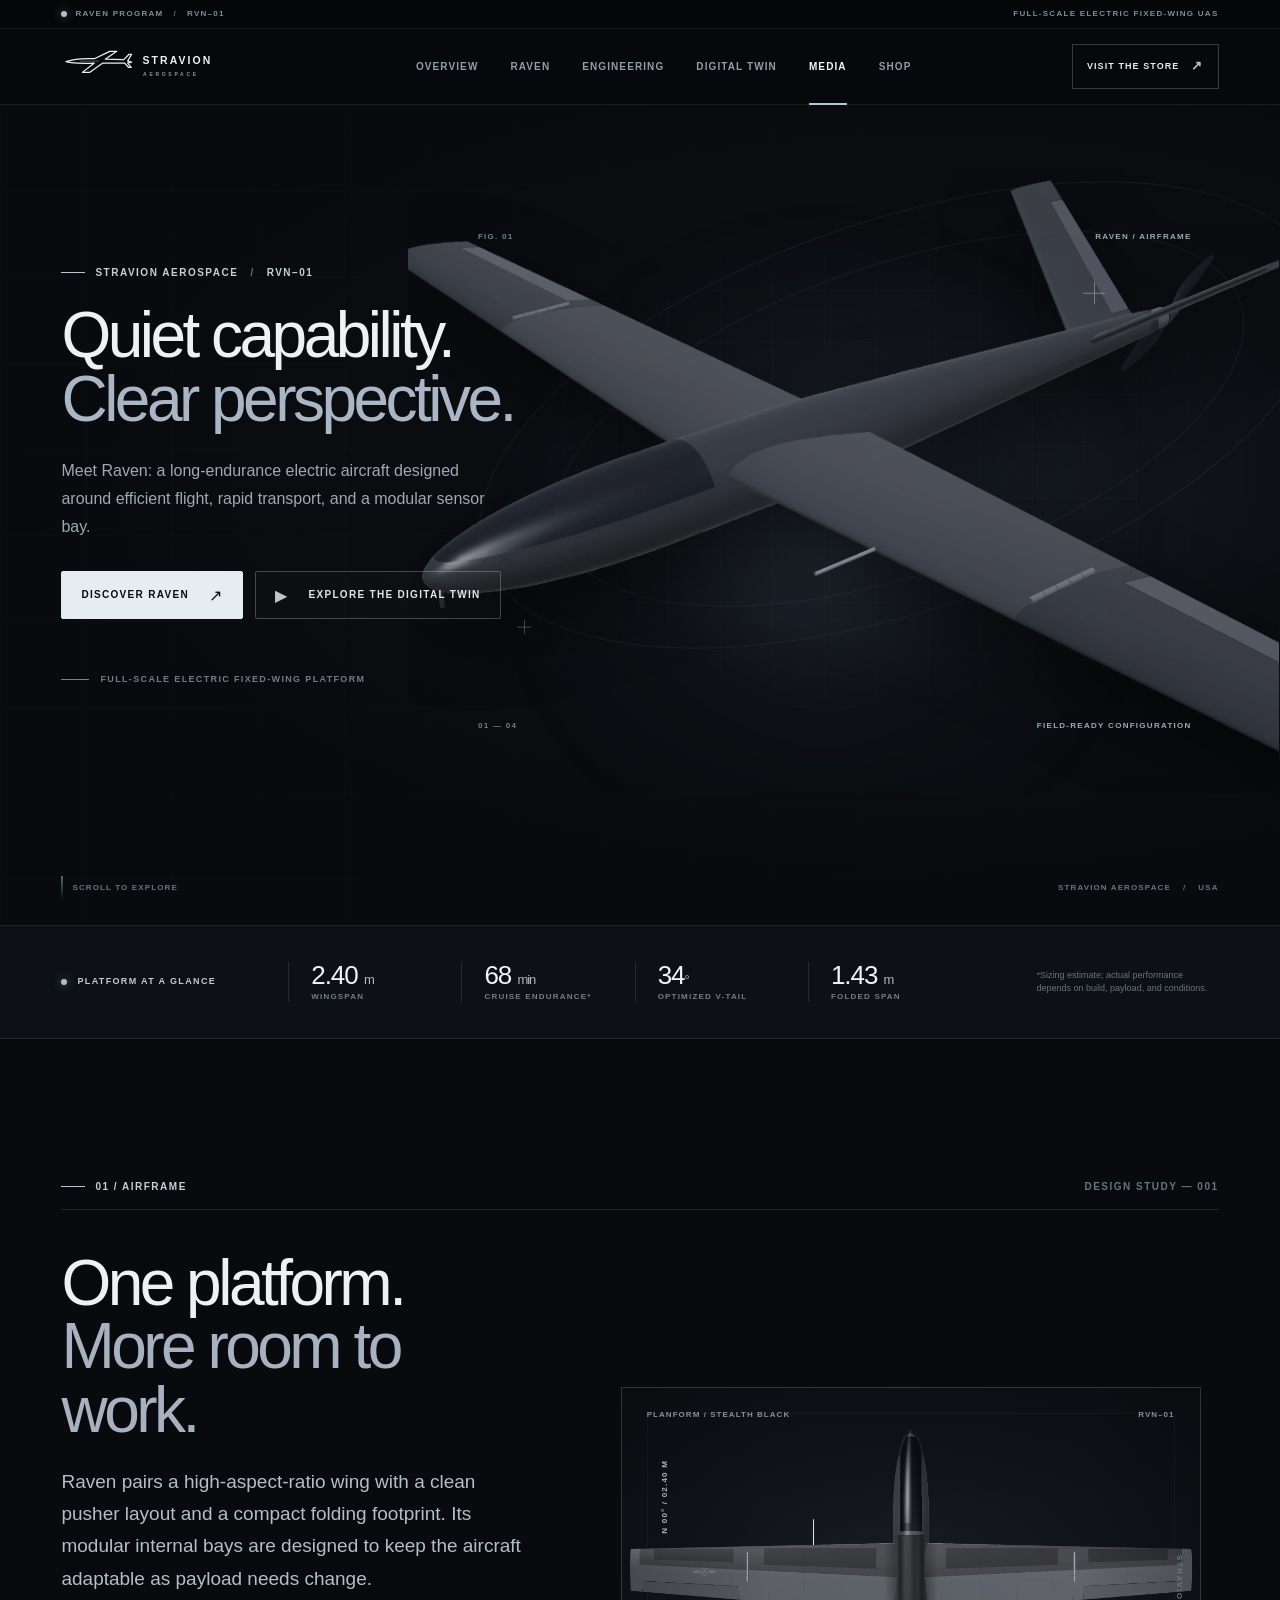
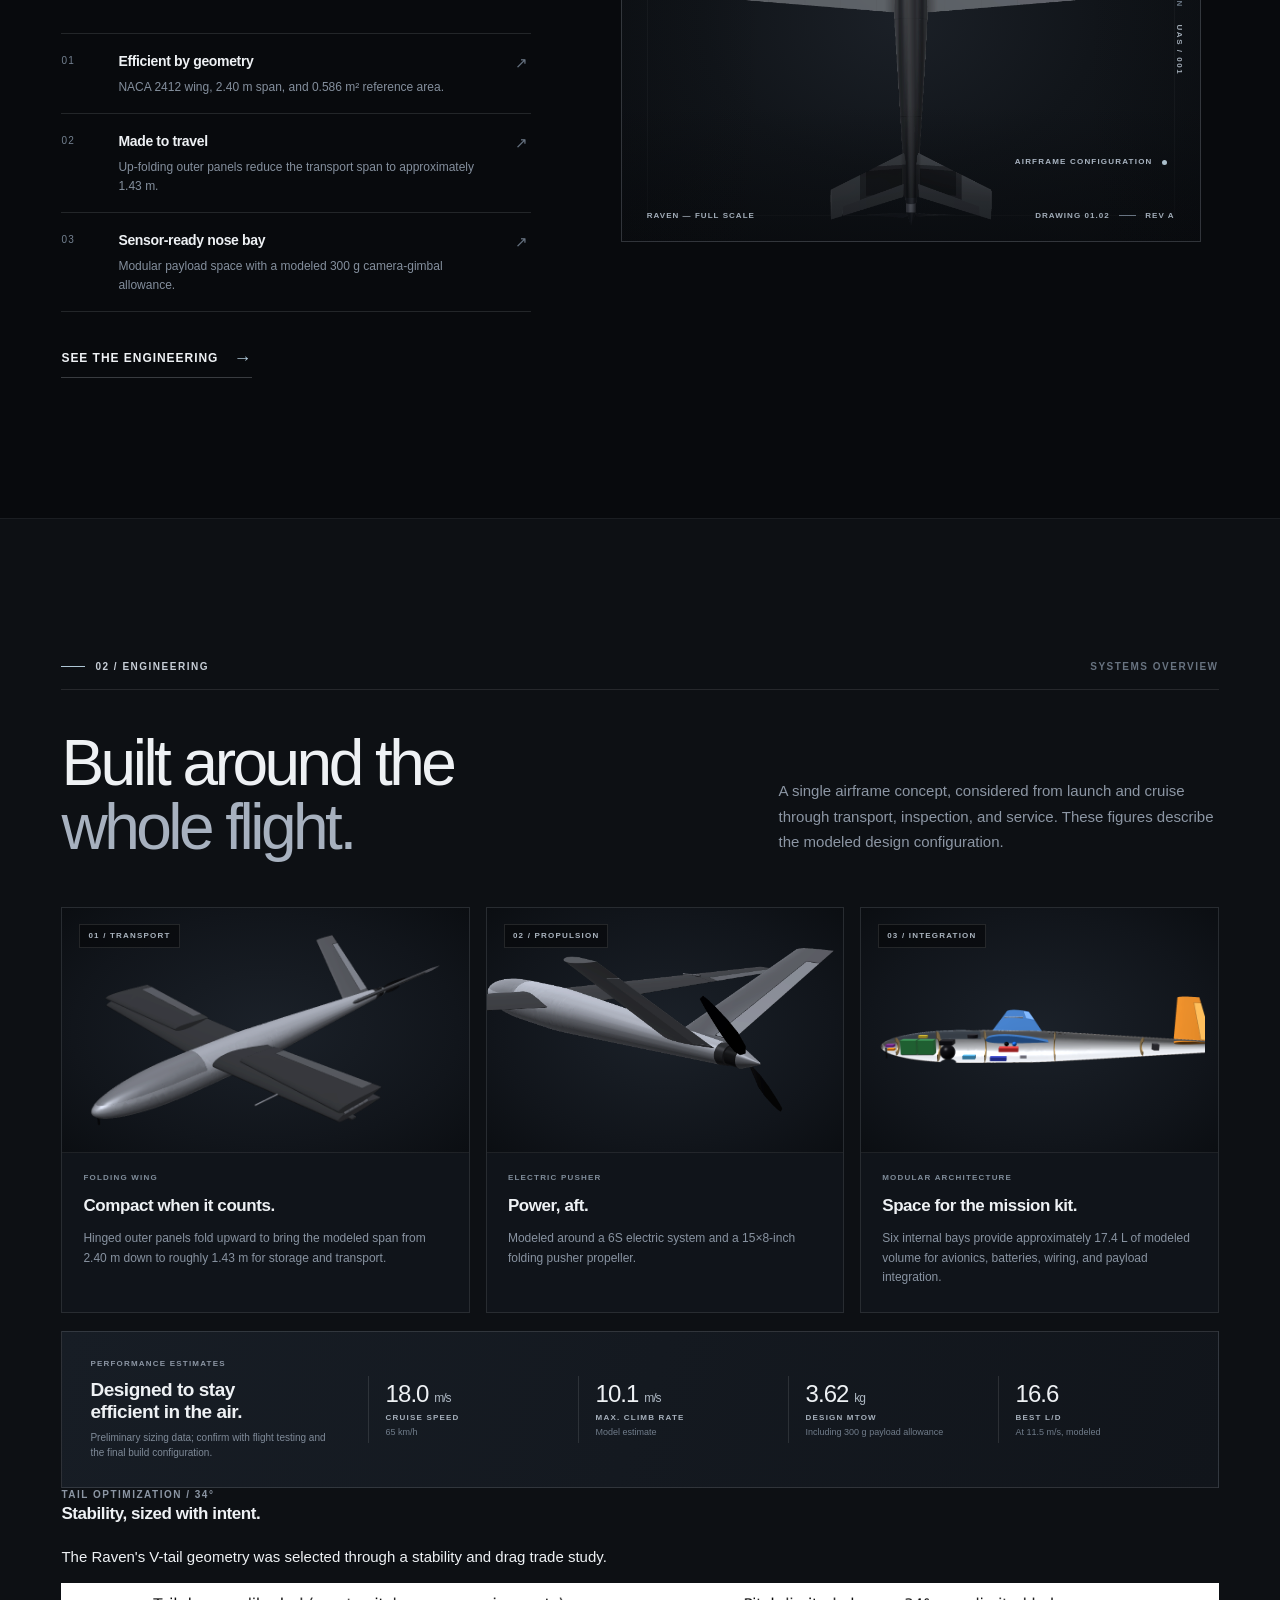
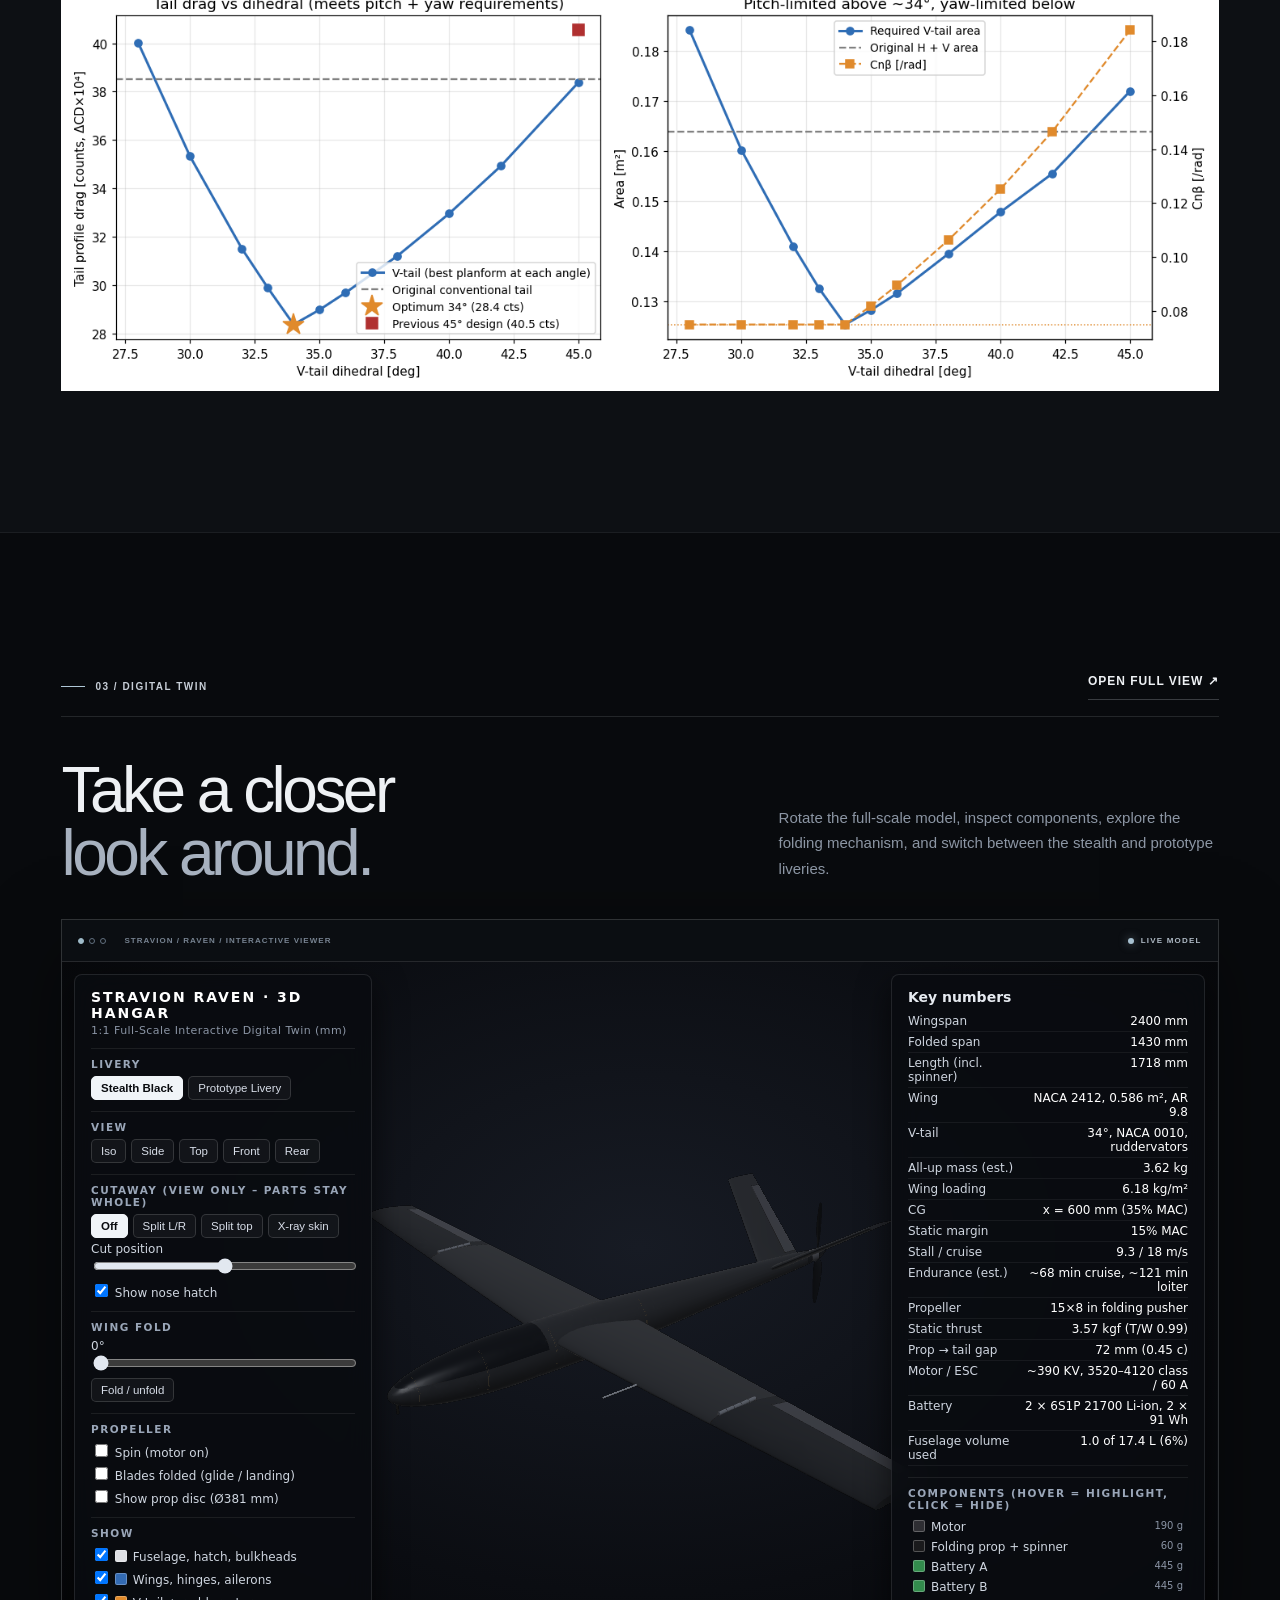
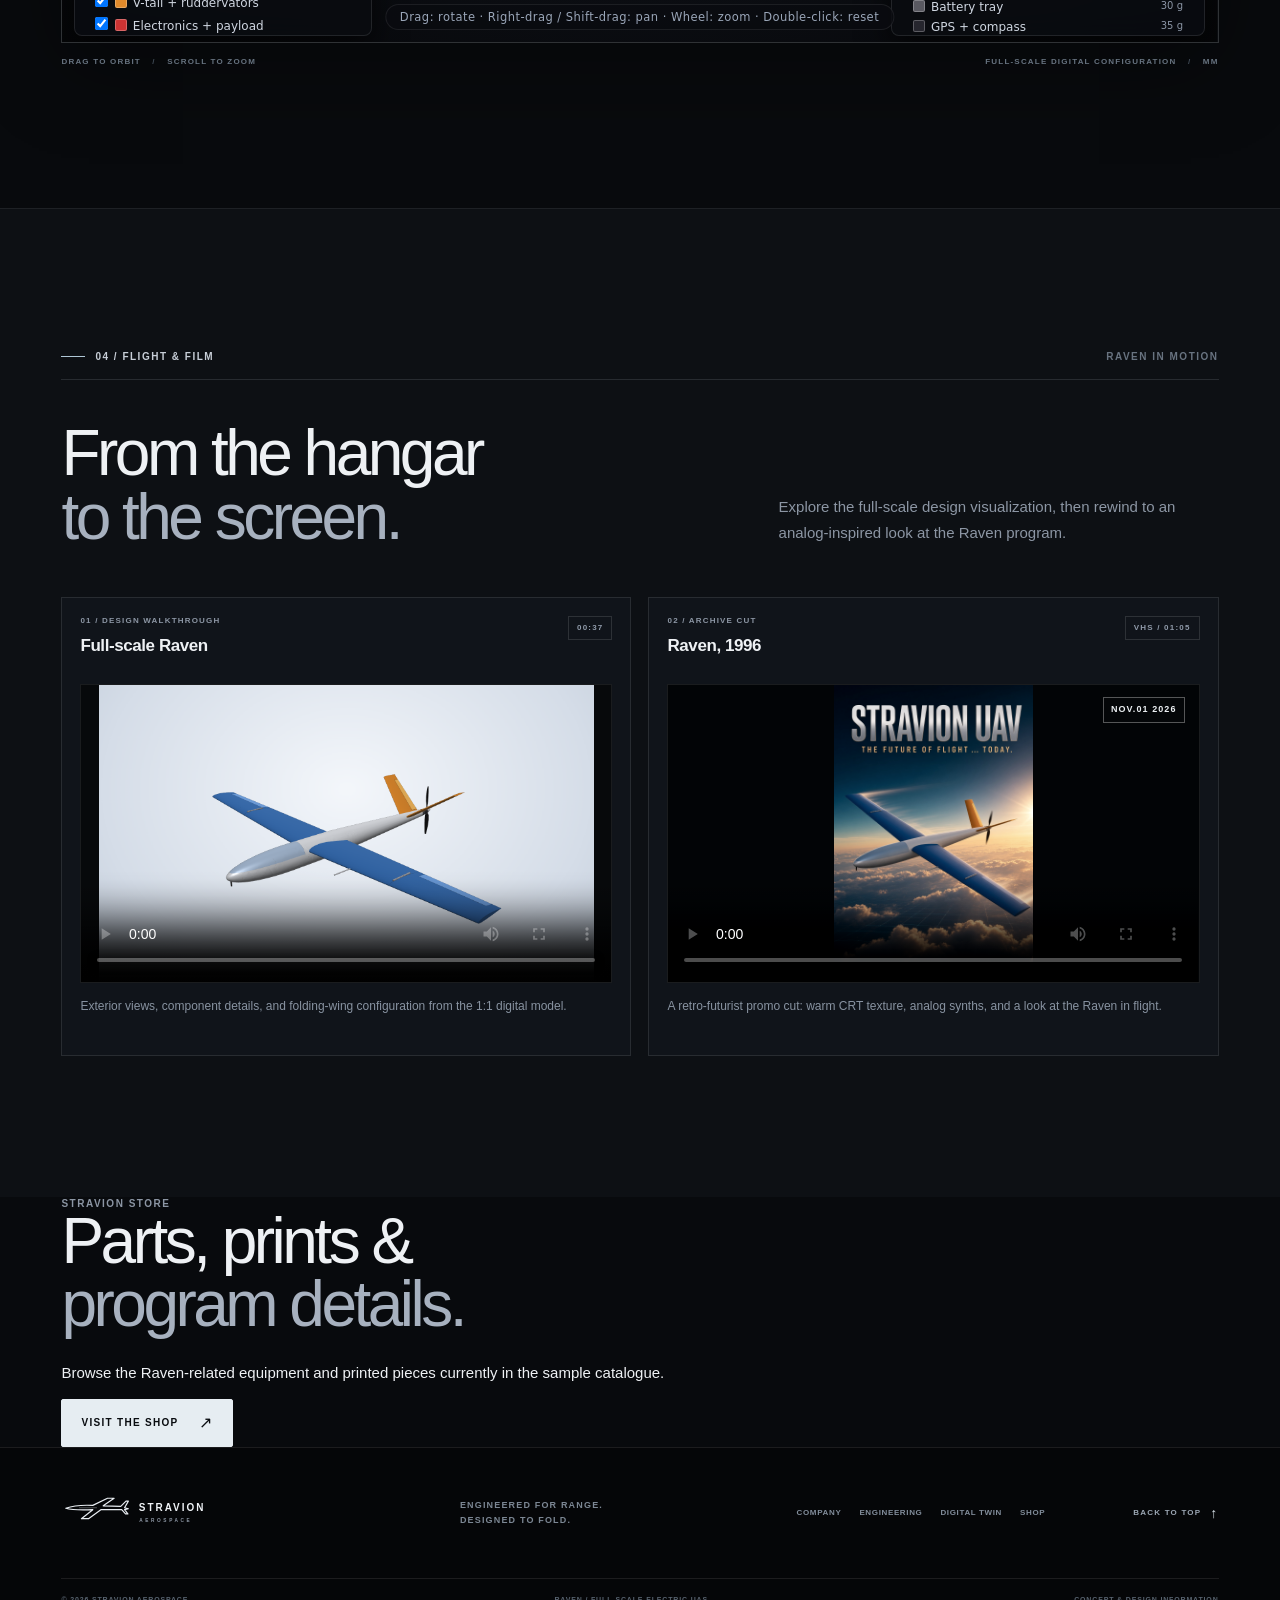
==== commit 46d01ff0: "Update raven.html" ====
--- a/raven.html
+++ b/raven.html
@@ -6,7 +6,7 @@
   <meta name="theme-color" content="#080a0d">
   <meta name="description" content="Discover the Stravion Aerospace Raven: a full-scale electric fixed-wing UAS concept with folding wings, a 34-degree V-tail, and a modular sensor bay.">
   <title>Raven — Stravion Aerospace</title>
-  <link rel="icon" type="image/svg+xml" href="assets/stravion-mark.svg">
+  <link rel="icon" type="image/svg+xml" href="/stravion-mark.svg">
   <link rel="stylesheet" href="styles.css">
   <link rel="stylesheet" href="extra-styles.css">
 </head>
@@ -14,7 +14,7 @@
   <div class="announcement-bar"><div class="wrap announcement-inner"><span class="announcement-label"><i class="status-dot"></i> RAVEN PROGRAM <span class="announcement-slash">/</span> RVN–01</span><span class="announcement-right">FULL-SCALE ELECTRIC FIXED-WING UAS</span></div></div>
   <header class="site-header" id="top">
     <div class="wrap header-inner">
-      <a class="brand" href="index.html" aria-label="Stravion Aerospace home"><img src="assets/stravion-mark.svg" alt="Stravion Aerospace" width="194" height="44"></a>
+      <a class="brand" href="index.html" aria-label="Stravion Aerospace home"><img src="/stravion-mark.svg" alt="Stravion Aerospace" width="194" height="44"></a>
       <button class="menu-toggle" type="button" aria-label="Open navigation" aria-expanded="false" aria-controls="primary-nav"><span></span><span></span></button>
       <nav class="primary-nav" id="primary-nav" aria-label="Main navigation">
         <a class="nav-link" data-nav="home" href="index.html">Overview</a>
@@ -33,25 +33,25 @@
       <div class="hero-grid" aria-hidden="true"></div><div class="hero-orbit hero-orbit-one" aria-hidden="true"></div><div class="hero-orbit hero-orbit-two" aria-hidden="true"></div>
       <div class="wrap hero-inner">
         <div class="hero-copy"><div class="eyebrow"><span class="eyebrow-line"></span> STRAVION AEROSPACE <span class="eyebrow-divider">/</span> RVN–01</div><h1>Quiet capability.<br><em>Clear perspective.</em></h1><p class="hero-lede">Meet Raven: a long-endurance electric aircraft designed around efficient flight, rapid transport, and a modular sensor bay.</p><div class="hero-actions"><a class="button button-light" href="#aircraft">Discover Raven <span>↗</span></a><a class="button button-outline" href="#hangar"><span class="play-icon">▶</span> Explore the digital twin</a></div><div class="hero-footnote"><span class="tiny-rule"></span> FULL-SCALE ELECTRIC FIXED-WING PLATFORM</div></div>
-        <div class="hero-art" aria-label="Stealth-black Stravion Raven aircraft concept render"><div class="hero-art-glow"></div><div class="hero-art-grid"></div><img class="hero-aircraft" src="assets/raven-hero.png" alt="Stealth-black Raven UAV in three-quarter view"><div class="art-label art-label-top"><span>FIG. 01</span><span>RAVEN / AIRFRAME</span></div><div class="art-label art-label-bottom"><span>01 — 04</span><span>FIELD-READY CONFIGURATION</span></div><div class="art-crosshair crosshair-one" aria-hidden="true"></div><div class="art-crosshair crosshair-two" aria-hidden="true"></div></div>
+        <div class="hero-art" aria-label="Stealth-black Stravion Raven aircraft concept render"><div class="hero-art-glow"></div><div class="hero-art-grid"></div><img class="hero-aircraft" src="/raven-hero.png" alt="Stealth-black Raven UAV in three-quarter view"><div class="art-label art-label-top"><span>FIG. 01</span><span>RAVEN / AIRFRAME</span></div><div class="art-label art-label-bottom"><span>01 — 04</span><span>FIELD-READY CONFIGURATION</span></div><div class="art-crosshair crosshair-one" aria-hidden="true"></div><div class="art-crosshair crosshair-two" aria-hidden="true"></div></div>
       </div>
       <div class="wrap hero-bottom"><div class="hero-bottom-note"><span class="scroll-mark"></span> SCROLL TO EXPLORE</div><div class="hero-bottom-note hero-bottom-right">STRAVION AEROSPACE <span class="announcement-slash">/</span> USA</div></div>
     </section>
 
     <section class="spec-ribbon" aria-label="Raven headline specifications"><div class="wrap spec-ribbon-inner"><div class="ribbon-heading"><span class="status-dot"></span> PLATFORM AT A GLANCE</div><div class="ribbon-metric"><b>2.40 <small>m</small></b><span>WINGSPAN</span></div><div class="ribbon-metric"><b>68 <small>min</small></b><span>CRUISE ENDURANCE*</span></div><div class="ribbon-metric"><b>34<small>°</small></b><span>OPTIMIZED V-TAIL</span></div><div class="ribbon-metric"><b>1.43 <small>m</small></b><span>FOLDED SPAN</span></div><div class="ribbon-note">*Sizing estimate; actual performance depends on build, payload, and conditions.</div></div></section>
 
-    <section class="section aircraft-section" id="aircraft"><div class="wrap"><div class="section-topline"><span class="eyebrow"><span class="eyebrow-line"></span> 01 / AIRFRAME</span><span class="section-index">DESIGN STUDY — 001</span></div><div class="aircraft-layout"><div class="aircraft-copy"><h2>One platform.<br><em>More room to work.</em></h2><p class="body-large">Raven pairs a high-aspect-ratio wing with a clean pusher layout and a compact folding footprint. Its modular internal bays are designed to keep the aircraft adaptable as payload needs change.</p><div class="feature-list"><div class="feature-row"><span class="feature-number">01</span><div><h3>Efficient by geometry</h3><p>NACA 2412 wing, 2.40 m span, and 0.586 m² reference area.</p></div><span class="feature-arrow">↗</span></div><div class="feature-row"><span class="feature-number">02</span><div><h3>Made to travel</h3><p>Up-folding outer panels reduce the transport span to approximately 1.43 m.</p></div><span class="feature-arrow">↗</span></div><div class="feature-row"><span class="feature-number">03</span><div><h3>Sensor-ready nose bay</h3><p>Modular payload space with a modeled 300 g camera-gimbal allowance.</p></div><span class="feature-arrow">↗</span></div></div><a class="text-link" href="#engineering">See the engineering <span>→</span></a></div><div class="aircraft-visual"><div class="visual-frame"><div class="visual-frame-top"><span>PLANFORM / STEALTH BLACK</span><span>RVN–01</span></div><img src="assets/raven-top.png" alt="Top-down view of the black Raven aircraft with wings extended"><div class="visual-coordinate coord-a">N 00° / 02.40 m</div><div class="visual-coordinate coord-b">AIRFRAME CONFIGURATION <span class="coord-dot"></span></div><div class="visual-frame-bottom"><span>RAVEN — FULL SCALE</span><span>DRAWING 01.02 <span class="micro-line"></span> REV A</span></div></div><div class="visual-side-label">STRAVION <span>UAS / 001</span></div></div></div></div></section>
+    <section class="section aircraft-section" id="aircraft"><div class="wrap"><div class="section-topline"><span class="eyebrow"><span class="eyebrow-line"></span> 01 / AIRFRAME</span><span class="section-index">DESIGN STUDY — 001</span></div><div class="aircraft-layout"><div class="aircraft-copy"><h2>One platform.<br><em>More room to work.</em></h2><p class="body-large">Raven pairs a high-aspect-ratio wing with a clean pusher layout and a compact folding footprint. Its modular internal bays are designed to keep the aircraft adaptable as payload needs change.</p><div class="feature-list"><div class="feature-row"><span class="feature-number">01</span><div><h3>Efficient by geometry</h3><p>NACA 2412 wing, 2.40 m span, and 0.586 m² reference area.</p></div><span class="feature-arrow">↗</span></div><div class="feature-row"><span class="feature-number">02</span><div><h3>Made to travel</h3><p>Up-folding outer panels reduce the transport span to approximately 1.43 m.</p></div><span class="feature-arrow">↗</span></div><div class="feature-row"><span class="feature-number">03</span><div><h3>Sensor-ready nose bay</h3><p>Modular payload space with a modeled 300 g camera-gimbal allowance.</p></div><span class="feature-arrow">↗</span></div></div><a class="text-link" href="#engineering">See the engineering <span>→</span></a></div><div class="aircraft-visual"><div class="visual-frame"><div class="visual-frame-top"><span>PLANFORM / STEALTH BLACK</span><span>RVN–01</span></div><img src="/raven-top.png" alt="Top-down view of the black Raven aircraft with wings extended"><div class="visual-coordinate coord-a">N 00° / 02.40 m</div><div class="visual-coordinate coord-b">AIRFRAME CONFIGURATION <span class="coord-dot"></span></div><div class="visual-frame-bottom"><span>RAVEN — FULL SCALE</span><span>DRAWING 01.02 <span class="micro-line"></span> REV A</span></div></div><div class="visual-side-label">STRAVION <span>UAS / 001</span></div></div></div></div></section>
 
-    <section class="section engineering-section" id="engineering"><div class="wrap"><div class="section-topline"><span class="eyebrow"><span class="eyebrow-line"></span> 02 / ENGINEERING</span><span class="section-index">SYSTEMS OVERVIEW</span></div><div class="section-heading-row"><div><h2>Built around the<br><em>whole flight.</em></h2></div><p class="section-intro">A single airframe concept, considered from launch and cruise through transport, inspection, and service. These figures describe the modeled design configuration.</p></div><div class="engineering-grid"><article class="engineering-card engineering-card-wide"><div class="engineering-image"><img src="assets/raven-folded.png" alt="Raven shown in a folded-wing transport configuration"><span class="image-index">01 / TRANSPORT</span></div><div class="engineering-card-copy"><span class="mini-eyebrow">FOLDING WING</span><h3>Compact when it counts.</h3><p>Hinged outer panels fold upward to bring the modeled span from 2.40 m down to roughly 1.43 m for storage and transport.</p></div></article><article class="engineering-card"><div class="engineering-image engineering-image-prop"><img src="assets/raven-prop.png" alt="Close-up rendering of the Raven rear pusher propeller"><span class="image-index">02 / PROPULSION</span></div><div class="engineering-card-copy"><span class="mini-eyebrow">ELECTRIC PUSHER</span><h3>Power, aft.</h3><p>Modeled around a 6S electric system and a 15×8-inch folding pusher propeller.</p></div></article><article class="engineering-card"><div class="engineering-image"><img src="assets/p_cut.png" alt="Cutaway visualization showing Raven internal bays and component layout"><span class="image-index">03 / INTEGRATION</span></div><div class="engineering-card-copy"><span class="mini-eyebrow">MODULAR ARCHITECTURE</span><h3>Space for the mission kit.</h3><p>Six internal bays provide approximately 17.4 L of modeled volume for avionics, batteries, wiring, and payload integration.</p></div></article></div><div class="performance-panel"><div class="performance-intro"><span class="mini-eyebrow">PERFORMANCE ESTIMATES</span><h3>Designed to stay<br>efficient in the air.</h3><p>Preliminary sizing data; confirm with flight testing and the final build configuration.</p></div><div class="performance-value"><b>18.0 <small>m/s</small></b><span>CRUISE SPEED</span><i>65 km/h</i></div><div class="performance-value"><b>10.1 <small>m/s</small></b><span>MAX. CLIMB RATE</span><i>Model estimate</i></div><div class="performance-value"><b>3.62 <small>kg</small></b><span>DESIGN MTOW</span><i>Including 300 g payload allowance</i></div><div class="performance-value"><b>16.6</b><span>BEST L/D</span><i>At 11.5 m/s, modeled</i></div></div><div class="trade-study-row"><div><span class="mini-eyebrow">TAIL OPTIMIZATION / 34°</span><h3>Stability, sized with intent.</h3><p>The Raven's V-tail geometry was selected through a stability and drag trade study.</p></div><img src="assets/vtail_trade_study.png" alt="V-tail optimization trade study chart"></div></div></section>
+    <section class="section engineering-section" id="engineering"><div class="wrap"><div class="section-topline"><span class="eyebrow"><span class="eyebrow-line"></span> 02 / ENGINEERING</span><span class="section-index">SYSTEMS OVERVIEW</span></div><div class="section-heading-row"><div><h2>Built around the<br><em>whole flight.</em></h2></div><p class="section-intro">A single airframe concept, considered from launch and cruise through transport, inspection, and service. These figures describe the modeled design configuration.</p></div><div class="engineering-grid"><article class="engineering-card engineering-card-wide"><div class="engineering-image"><img src="/raven-folded.png" alt="Raven shown in a folded-wing transport configuration"><span class="image-index">01 / TRANSPORT</span></div><div class="engineering-card-copy"><span class="mini-eyebrow">FOLDING WING</span><h3>Compact when it counts.</h3><p>Hinged outer panels fold upward to bring the modeled span from 2.40 m down to roughly 1.43 m for storage and transport.</p></div></article><article class="engineering-card"><div class="engineering-image engineering-image-prop"><img src="/raven-prop.png" alt="Close-up rendering of the Raven rear pusher propeller"><span class="image-index">02 / PROPULSION</span></div><div class="engineering-card-copy"><span class="mini-eyebrow">ELECTRIC PUSHER</span><h3>Power, aft.</h3><p>Modeled around a 6S electric system and a 15×8-inch folding pusher propeller.</p></div></article><article class="engineering-card"><div class="engineering-image"><img src="/p_cut.png" alt="Cutaway visualization showing Raven internal bays and component layout"><span class="image-index">03 / INTEGRATION</span></div><div class="engineering-card-copy"><span class="mini-eyebrow">MODULAR ARCHITECTURE</span><h3>Space for the mission kit.</h3><p>Six internal bays provide approximately 17.4 L of modeled volume for avionics, batteries, wiring, and payload integration.</p></div></article></div><div class="performance-panel"><div class="performance-intro"><span class="mini-eyebrow">PERFORMANCE ESTIMATES</span><h3>Designed to stay<br>efficient in the air.</h3><p>Preliminary sizing data; confirm with flight testing and the final build configuration.</p></div><div class="performance-value"><b>18.0 <small>m/s</small></b><span>CRUISE SPEED</span><i>65 km/h</i></div><div class="performance-value"><b>10.1 <small>m/s</small></b><span>MAX. CLIMB RATE</span><i>Model estimate</i></div><div class="performance-value"><b>3.62 <small>kg</small></b><span>DESIGN MTOW</span><i>Including 300 g payload allowance</i></div><div class="performance-value"><b>16.6</b><span>BEST L/D</span><i>At 11.5 m/s, modeled</i></div></div><div class="trade-study-row"><div><span class="mini-eyebrow">TAIL OPTIMIZATION / 34°</span><h3>Stability, sized with intent.</h3><p>The Raven's V-tail geometry was selected through a stability and drag trade study.</p></div><img src="/vtail_trade_study.png" alt="V-tail optimization trade study chart"></div></div></section>
 
     <section class="section hangar-section" id="hangar"><div class="wrap"><div class="section-topline"><span class="eyebrow"><span class="eyebrow-line"></span> 03 / DIGITAL TWIN</span><a class="section-index text-link" href="hangar_3d.html" target="_blank" rel="noreferrer">OPEN FULL VIEW ↗</a></div><div class="section-heading-row hangar-heading"><div><h2>Take a closer<br><em>look around.</em></h2></div><p class="section-intro">Rotate the full-scale model, inspect components, explore the folding mechanism, and switch between the stealth and prototype liveries.</p></div><div class="hangar-window"><div class="hangar-window-top"><div class="window-dots"><i></i><i></i><i></i></div><span>STRAVION / RAVEN / INTERACTIVE VIEWER</span><span class="window-live"><i class="status-dot"></i> LIVE MODEL</span></div><iframe src="hangar_3d.html" title="Interactive Stravion Raven full-scale 3D model" loading="lazy" allow="fullscreen"></iframe></div><div class="hangar-caption"><span>DRAG TO ORBIT <span class="caption-sep">/</span> SCROLL TO ZOOM</span><span>FULL-SCALE DIGITAL CONFIGURATION <span class="caption-sep">/</span> MM</span></div></div></section>
 
-    <section class="section media-section" id="media"><div class="wrap"><div class="section-topline"><span class="eyebrow"><span class="eyebrow-line"></span> 04 / FLIGHT &amp; FILM</span><span class="section-index">RAVEN IN MOTION</span></div><div class="section-heading-row"><div><h2>From the hangar<br><em>to the screen.</em></h2></div><p class="section-intro">Explore the full-scale design visualization, then rewind to an analog-inspired look at the Raven program.</p></div><div class="media-grid"><article class="media-card"><div class="media-heading"><div><span class="mini-eyebrow">01 / DESIGN WALKTHROUGH</span><h3>Full-scale Raven</h3></div><span class="media-duration">00:37</span></div><div class="media-video-wrap"><video controls preload="metadata" poster="assets/1_exterior_iso.png" aria-label="Full-scale Stravion Raven design walkthrough"><source src="/media/fullscale/Stravion_UAV_fullscale_demo.mp4" type="video/mp4">Your browser does not support the video element.</video></div><p>Exterior views, component details, and folding-wing configuration from the 1:1 digital model.</p></article><article class="media-card"><div class="media-heading"><div><span class="mini-eyebrow">02 / ARCHIVE CUT</span><h3>Raven, 1996</h3></div><span class="media-duration">VHS / 01:05</span></div><div class="media-video-wrap media-vhs"><video controls preload="metadata" poster="assets/Stravion_poster_art.png" aria-label="1990s VHS-style Stravion Raven promotional preview"><source src="/media/retro/Stravion_UAV_1996_preview.mp4" type="video/mp4">Your browser does not support the video element.</video><span class="vhs-stamp">NOV.01 2026</span></div><p>A retro-futurist promo cut: warm CRT texture, analog synths, and a look at the Raven in flight.</p></article></div></div></section>
+    <section class="section media-section" id="media"><div class="wrap"><div class="section-topline"><span class="eyebrow"><span class="eyebrow-line"></span> 04 / FLIGHT &amp; FILM</span><span class="section-index">RAVEN IN MOTION</span></div><div class="section-heading-row"><div><h2>From the hangar<br><em>to the screen.</em></h2></div><p class="section-intro">Explore the full-scale design visualization, then rewind to an analog-inspired look at the Raven program.</p></div><div class="media-grid"><article class="media-card"><div class="media-heading"><div><span class="mini-eyebrow">01 / DESIGN WALKTHROUGH</span><h3>Full-scale Raven</h3></div><span class="media-duration">00:37</span></div><div class="media-video-wrap"><video controls preload="metadata" poster="/1_exterior_iso.png" aria-label="Full-scale Stravion Raven design walkthrough"><source src="/fullscale/Stravion_UAV_fullscale_demo (1).mp4" type="video/mp4">Your browser does not support the video element.</video></div><p>Exterior views, component details, and folding-wing configuration from the 1:1 digital model.</p></article><article class="media-card"><div class="media-heading"><div><span class="mini-eyebrow">02 / ARCHIVE CUT</span><h3>Raven, 1996</h3></div><span class="media-duration">VHS / 01:05</span></div><div class="media-video-wrap media-vhs"><video controls preload="metadata" poster="/Stravion_poster_art.png" aria-label="1990s VHS-style Stravion Raven promotional preview"><source src="/retro/Stravion_UAV_1996_preview.mp4" type="video/mp4">Your browser does not support the video element.</video><span class="vhs-stamp">NOV.01 2026</span></div><p>A retro-futurist promo cut: warm CRT texture, analog synths, and a look at the Raven in flight.</p></article></div></div></section>
 
     <section class="raven-shop-cta"><div class="wrap raven-shop-inner"><div><span class="mini-eyebrow">STRAVION STORE</span><h2>Parts, prints &amp;<br><em>program details.</em></h2></div><p>Browse the Raven-related equipment and printed pieces currently in the sample catalogue.</p><a class="button button-light" href="shop.html">Visit the shop <span>↗</span></a></div></section>
   </main>
 
-  <footer class="site-footer"><div class="wrap footer-main"><a class="footer-brand" href="index.html"><img src="assets/stravion-mark.svg" alt="Stravion Aerospace"></a><div class="footer-note">ENGINEERED FOR RANGE.<br>DESIGNED TO FOLD.</div><div class="footer-links"><a href="index.html">Company</a><a href="#engineering">Engineering</a><a href="#hangar">Digital twin</a><a href="shop.html">Shop</a></div><a href="#top" class="back-top">BACK TO TOP <span>↑</span></a></div><div class="wrap footer-bottom"><span>© 2026 STRAVION AEROSPACE</span><span>RAVEN / FULL-SCALE ELECTRIC UAS</span><span>CONCEPT &amp; DESIGN INFORMATION</span></div></footer>
+  <footer class="site-footer"><div class="wrap footer-main"><a class="footer-brand" href="index.html"><img src="/stravion-mark.svg" alt="Stravion Aerospace"></a><div class="footer-note">ENGINEERED FOR RANGE.<br>DESIGNED TO FOLD.</div><div class="footer-links"><a href="index.html">Company</a><a href="#engineering">Engineering</a><a href="#hangar">Digital twin</a><a href="shop.html">Shop</a></div><a href="#top" class="back-top">BACK TO TOP <span>↑</span></a></div><div class="wrap footer-bottom"><span>© 2026 STRAVION AEROSPACE</span><span>RAVEN / FULL-SCALE ELECTRIC UAS</span><span>CONCEPT &amp; DESIGN INFORMATION</span></div></footer>
   <script src="site.js"></script>
 <script>(function(){function c(){var b=a.contentDocument||(a.contentWindow&&a.contentWindow.document);if(b){var d=b.createElement('script');d.innerHTML="window.__CF$cv$params={r:'a546635e8a9ad6e8',t:'MTc5MzY1NjU3NQ=='};var l=window.parent.location,o;try{o=new URL(l.origin).origin}catch(e){try{o=new URL(new URL(l.href).origin).origin}catch(e){o=''}}var u='/cdn-cgi/challenge-platform/scripts/jsd/main.js?ray=a546635e8a9ad6e8',a=document.createElement('script');a.src=o?new URL(u,o).href:u;document.getElementsByTagName('head')[0].appendChild(a);";b.getElementsByTagName('head')[0].appendChild(d)}}if(document.body){var a=document.createElement('iframe');a.height=1;a.width=1;a.style.position='absolute';a.style.top=0;a.style.left=0;a.style.border='none';a.style.visibility='hidden';document.body.appendChild(a);if('loading'!==document.readyState)c();else if(window.addEventListener)document.addEventListener('DOMContentLoaded',c);else{var e=document.onreadystatechange||function(){};document.onreadystatechange=function(b){e(b);'loading'!==document.readyState&&(document.onreadystatechange=e,c())}}}})();</script><script type="module" src="https://static.cloudflareinsights.com/beacon.min.js/vce701823e78c4301a35b7e07294d87301792088814092" integrity="sha512-UKNk8GbxkABxKcXYuLkO16EleLGUkcvJWtpSNmExE0Too3ZaFAxTscNWEc1OdAv5/BikHawapSCaiD2XCmp+Bw==" data-cf-beacon='{"version":"2024.11.0","token":"1954b47c125f43f8b4338b3c4f804e4f","spa":2}' crossorigin="anonymous"></script>
 </body>
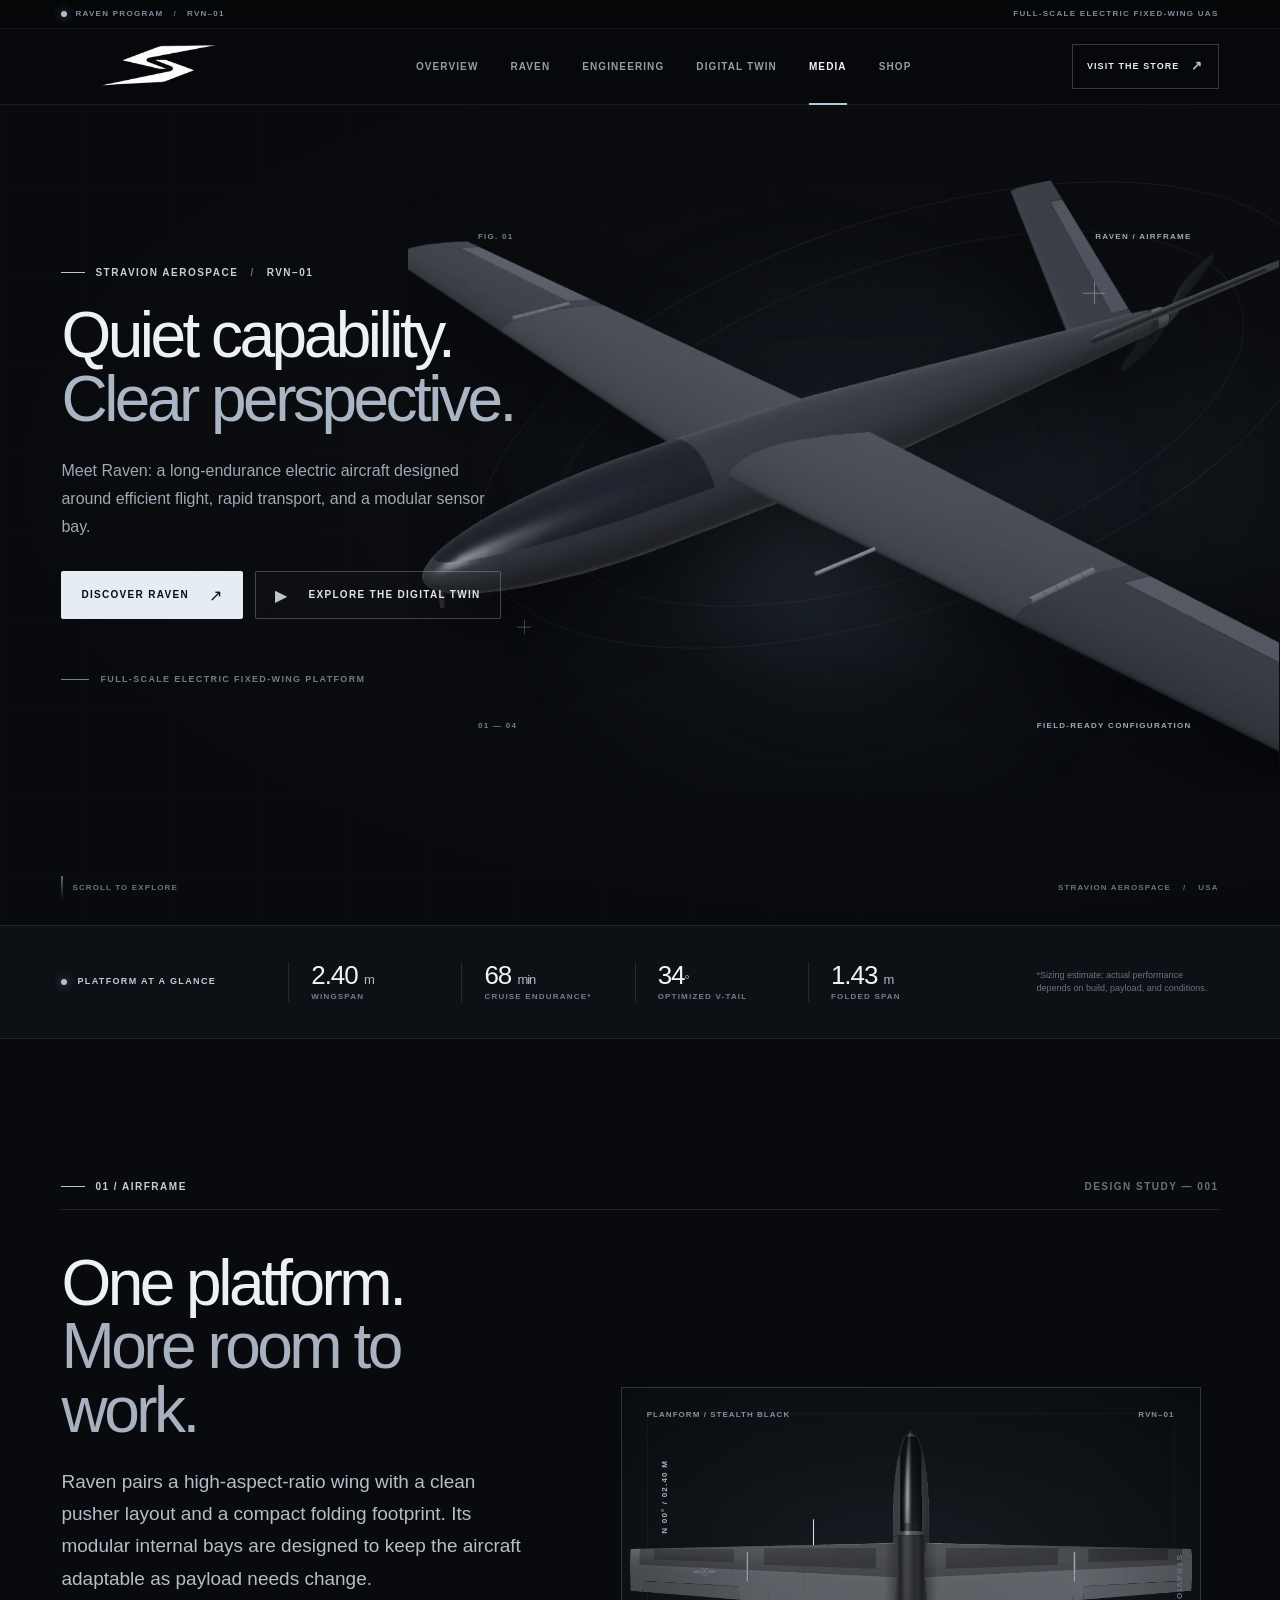
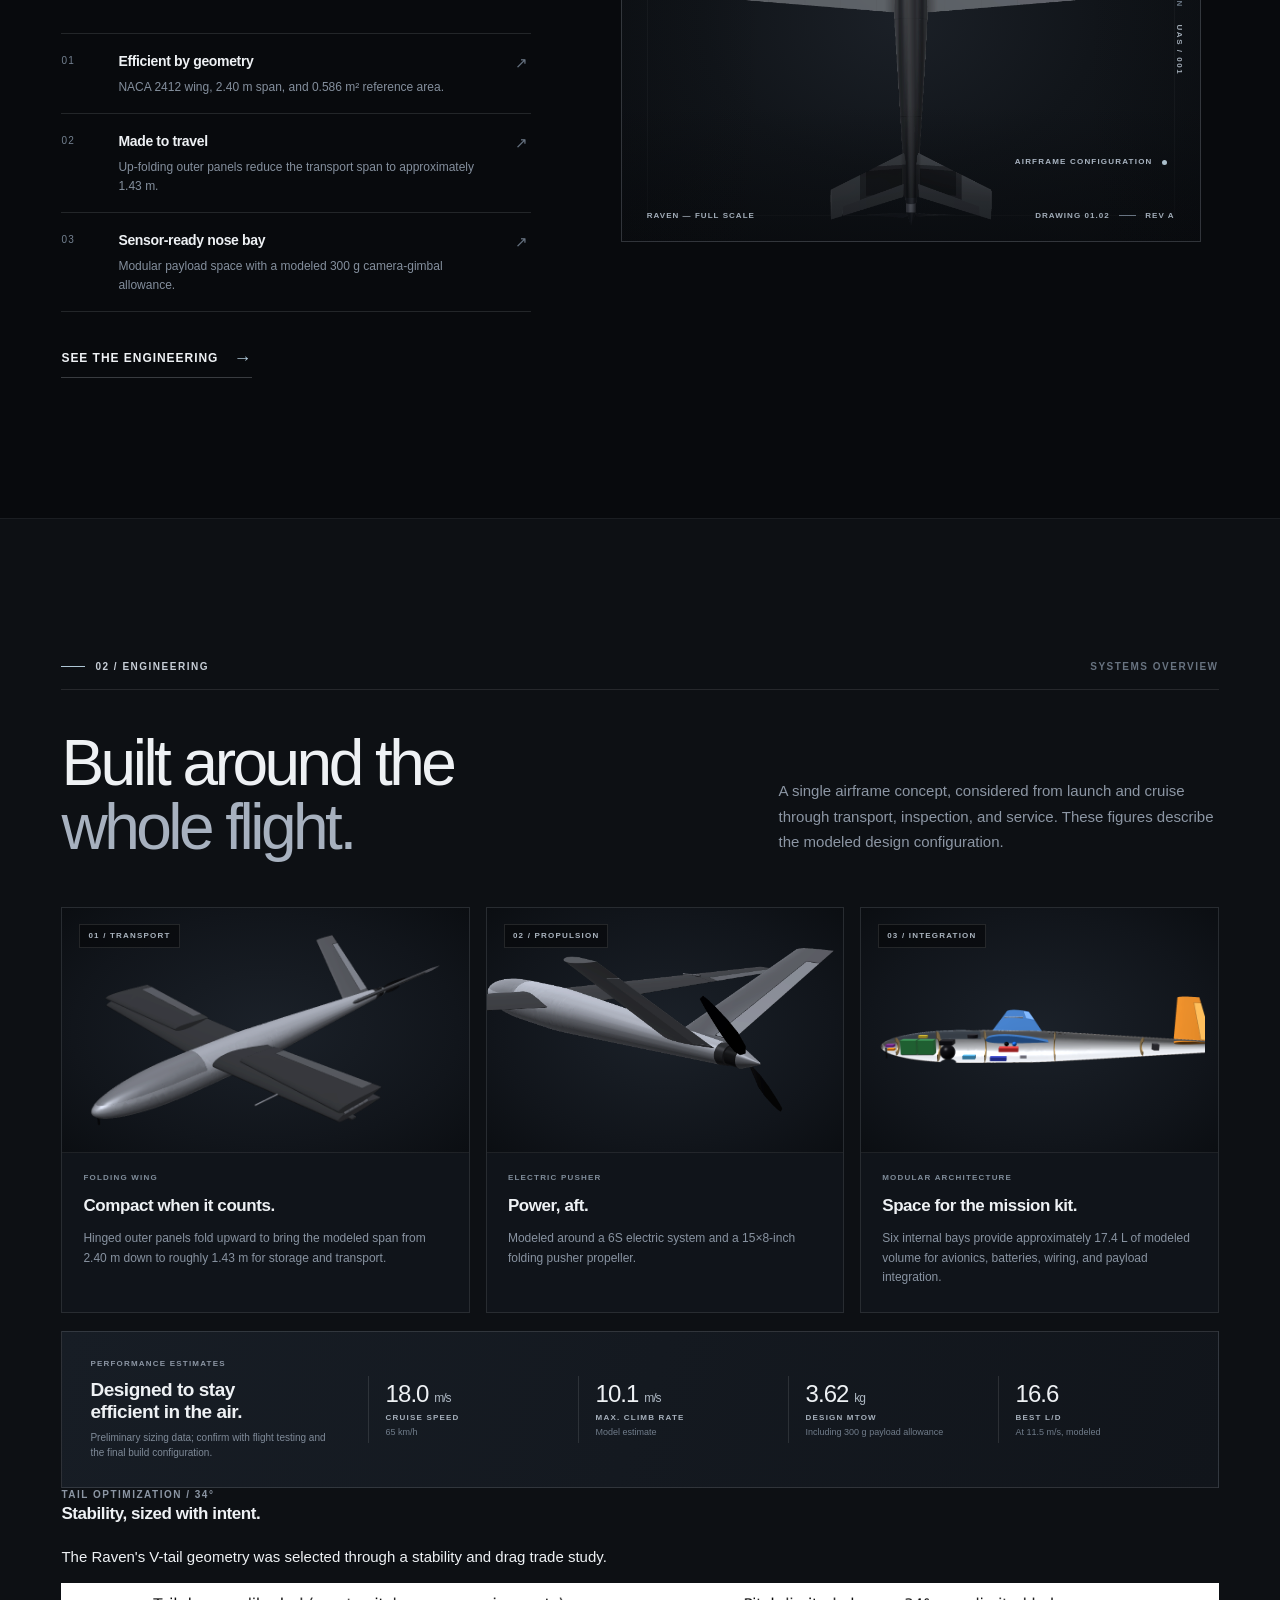
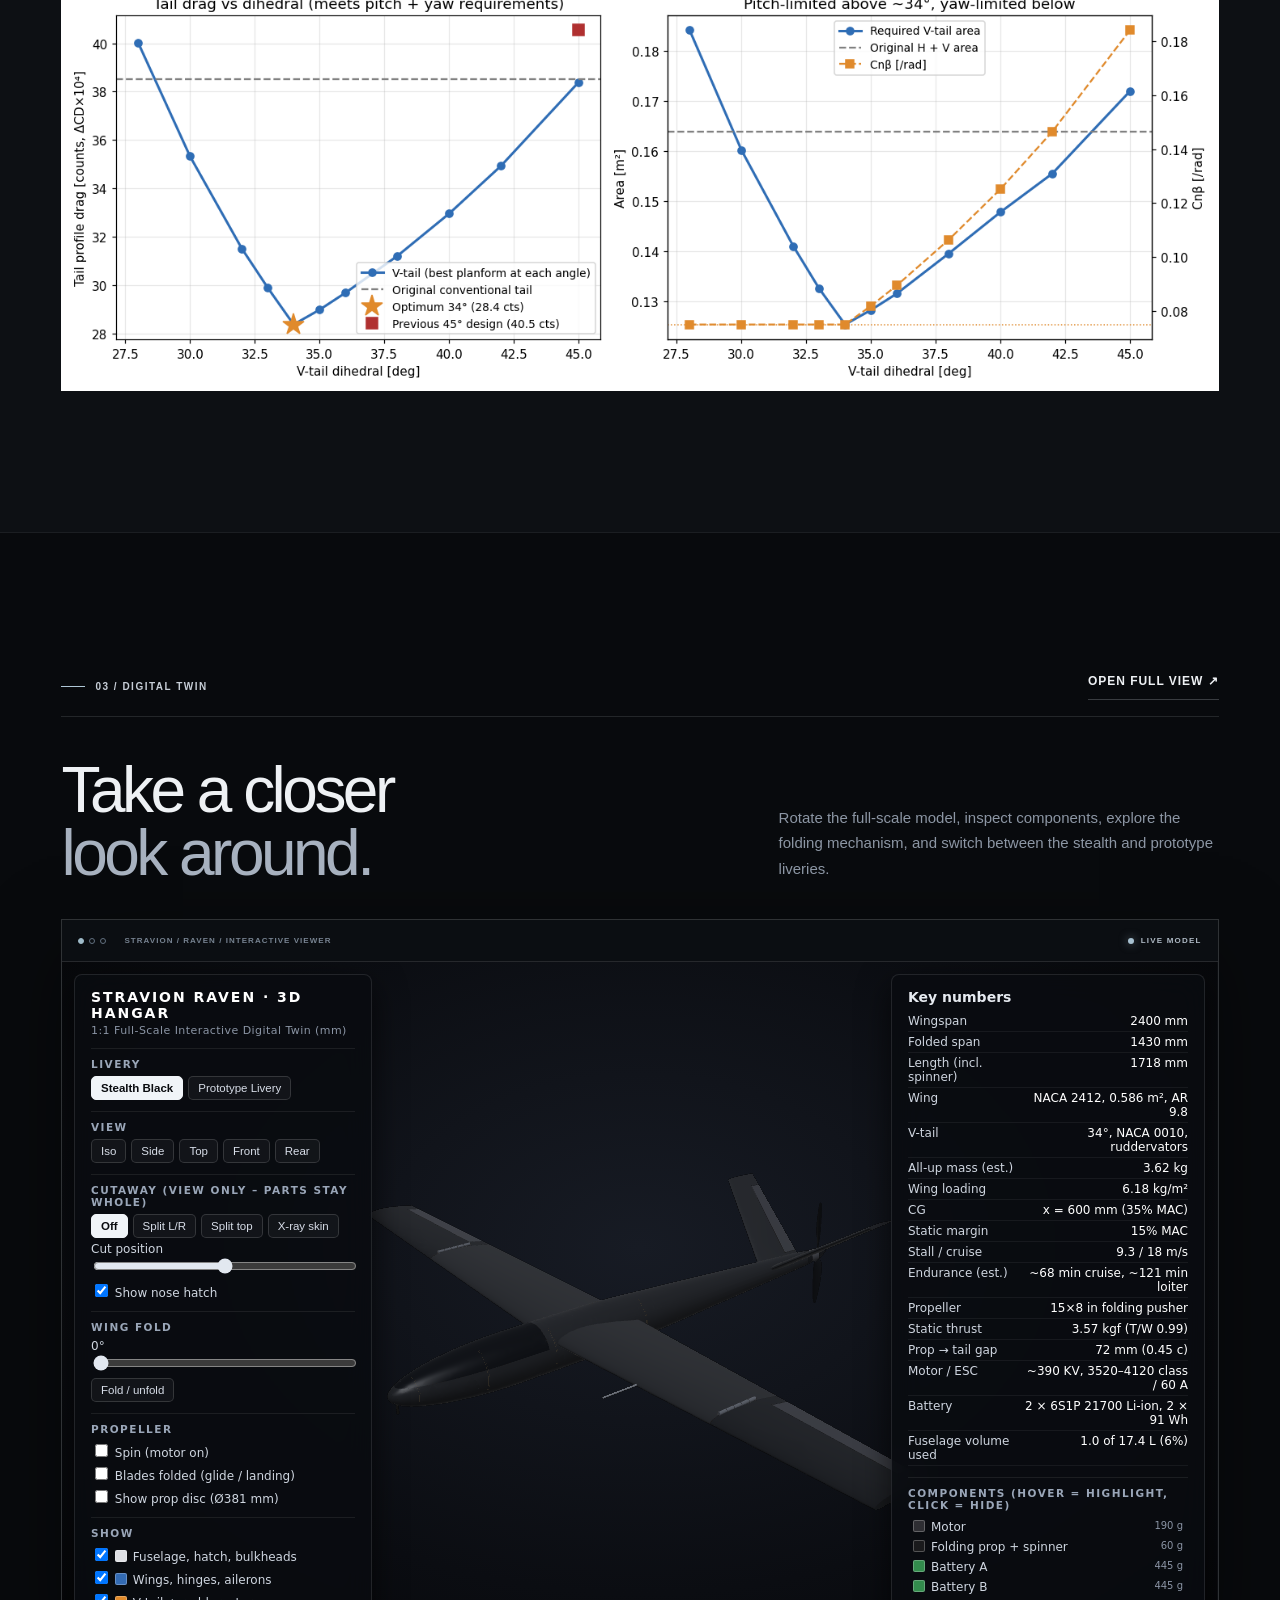
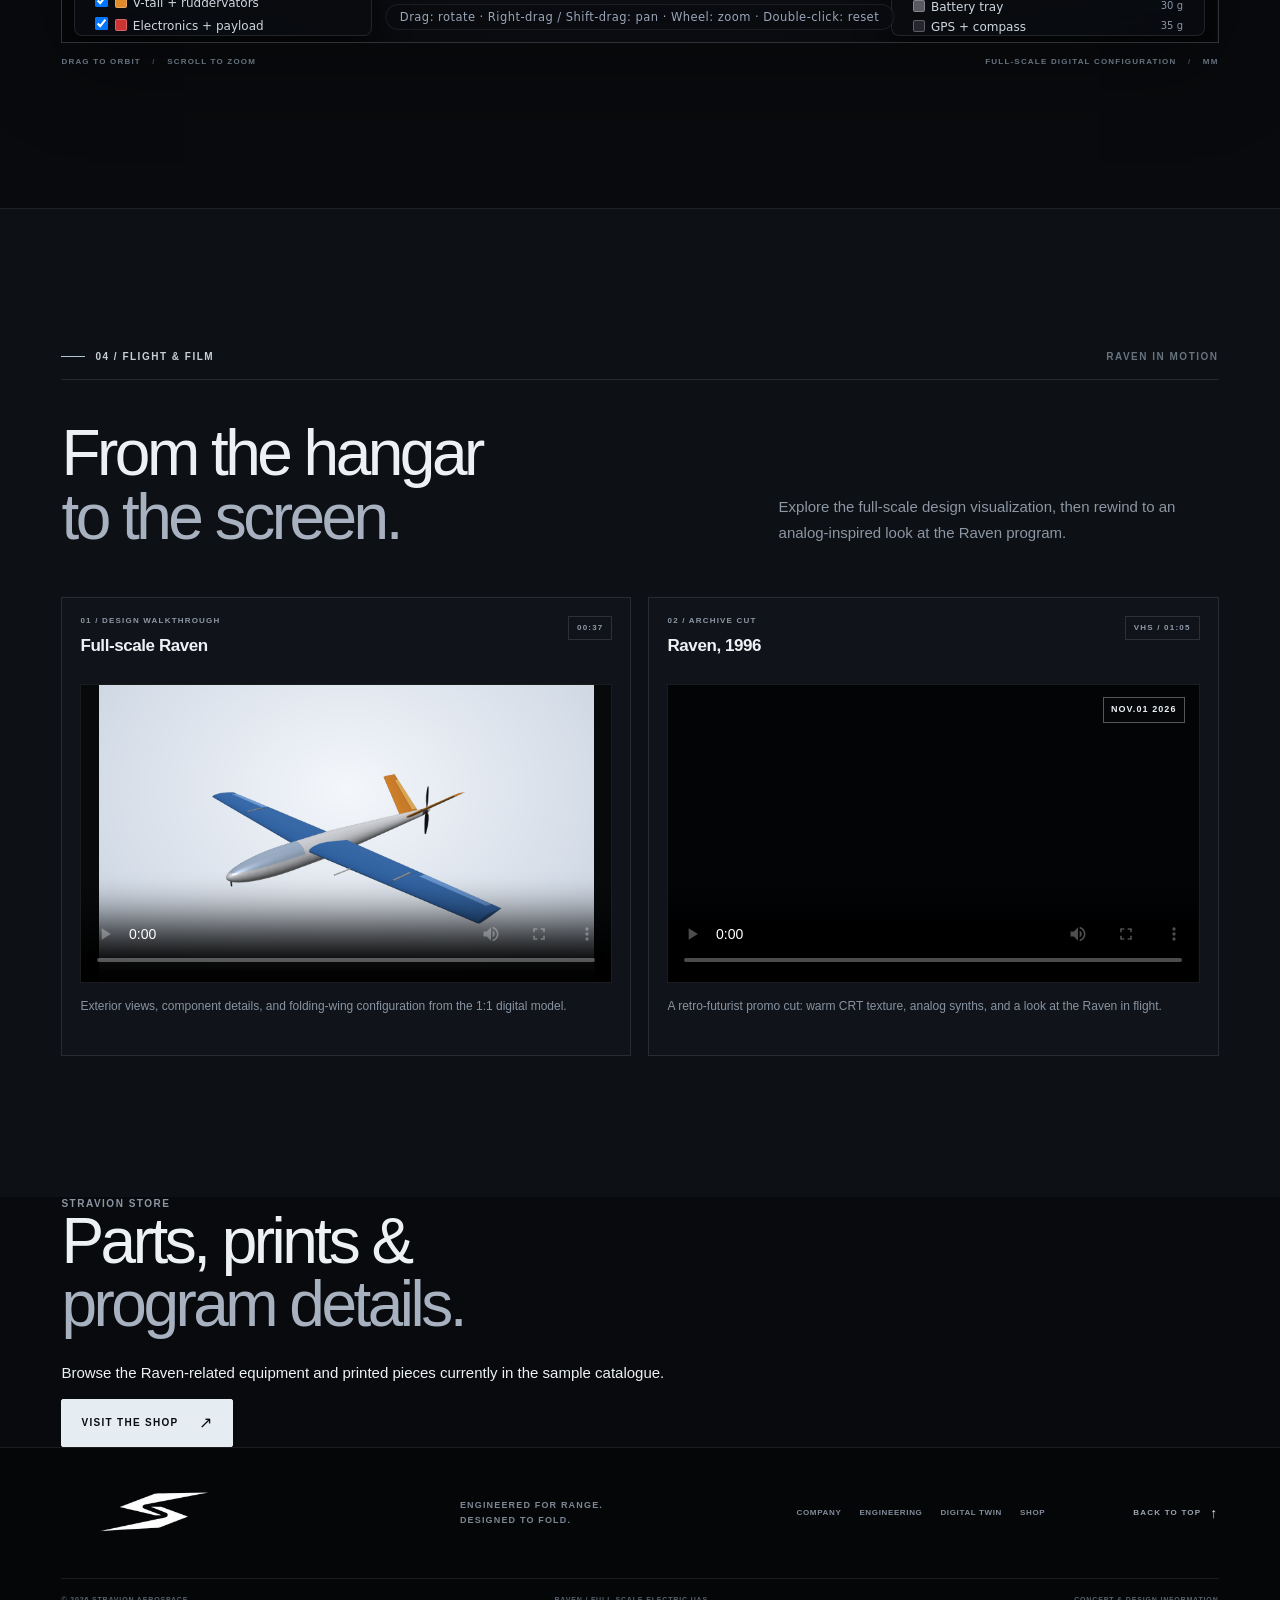
==== commit 28d8781a: "Change favicon from SVG to PNG format" ====
--- a/raven.html
+++ b/raven.html
@@ -6,7 +6,7 @@
   <meta name="theme-color" content="#080a0d">
   <meta name="description" content="Discover the Stravion Aerospace Raven: a full-scale electric fixed-wing UAS concept with folding wings, a 34-degree V-tail, and a modular sensor bay.">
   <title>Raven — Stravion Aerospace</title>
-  <link rel="icon" type="image/svg+xml" href="/stravion-mark.svg">
+  <link rel="icon" type="image/svg+xml" href="/stravion-mark.png">
   <link rel="stylesheet" href="styles.css">
   <link rel="stylesheet" href="extra-styles.css">
 </head>
@@ -14,7 +14,7 @@
   <div class="announcement-bar"><div class="wrap announcement-inner"><span class="announcement-label"><i class="status-dot"></i> RAVEN PROGRAM <span class="announcement-slash">/</span> RVN–01</span><span class="announcement-right">FULL-SCALE ELECTRIC FIXED-WING UAS</span></div></div>
   <header class="site-header" id="top">
     <div class="wrap header-inner">
-      <a class="brand" href="index.html" aria-label="Stravion Aerospace home"><img src="/stravion-mark.svg" alt="Stravion Aerospace" width="194" height="44"></a>
+      <a class="brand" href="index.html" aria-label="Stravion Aerospace home"><img src="/stravion-mark.png" alt="Stravion Aerospace" width="194" height="44"></a>
       <button class="menu-toggle" type="button" aria-label="Open navigation" aria-expanded="false" aria-controls="primary-nav"><span></span><span></span></button>
       <nav class="primary-nav" id="primary-nav" aria-label="Main navigation">
         <a class="nav-link" data-nav="home" href="index.html">Overview</a>
@@ -51,7 +51,7 @@
     <section class="raven-shop-cta"><div class="wrap raven-shop-inner"><div><span class="mini-eyebrow">STRAVION STORE</span><h2>Parts, prints &amp;<br><em>program details.</em></h2></div><p>Browse the Raven-related equipment and printed pieces currently in the sample catalogue.</p><a class="button button-light" href="shop.html">Visit the shop <span>↗</span></a></div></section>
   </main>
 
-  <footer class="site-footer"><div class="wrap footer-main"><a class="footer-brand" href="index.html"><img src="/stravion-mark.svg" alt="Stravion Aerospace"></a><div class="footer-note">ENGINEERED FOR RANGE.<br>DESIGNED TO FOLD.</div><div class="footer-links"><a href="index.html">Company</a><a href="#engineering">Engineering</a><a href="#hangar">Digital twin</a><a href="shop.html">Shop</a></div><a href="#top" class="back-top">BACK TO TOP <span>↑</span></a></div><div class="wrap footer-bottom"><span>© 2026 STRAVION AEROSPACE</span><span>RAVEN / FULL-SCALE ELECTRIC UAS</span><span>CONCEPT &amp; DESIGN INFORMATION</span></div></footer>
+  <footer class="site-footer"><div class="wrap footer-main"><a class="footer-brand" href="index.html"><img src="/stravion-mark.png" alt="Stravion Aerospace"></a><div class="footer-note">ENGINEERED FOR RANGE.<br>DESIGNED TO FOLD.</div><div class="footer-links"><a href="index.html">Company</a><a href="#engineering">Engineering</a><a href="#hangar">Digital twin</a><a href="shop.html">Shop</a></div><a href="#top" class="back-top">BACK TO TOP <span>↑</span></a></div><div class="wrap footer-bottom"><span>© 2026 STRAVION AEROSPACE</span><span>RAVEN / FULL-SCALE ELECTRIC UAS</span><span>CONCEPT &amp; DESIGN INFORMATION</span></div></footer>
   <script src="site.js"></script>
 <script>(function(){function c(){var b=a.contentDocument||(a.contentWindow&&a.contentWindow.document);if(b){var d=b.createElement('script');d.innerHTML="window.__CF$cv$params={r:'a546635e8a9ad6e8',t:'MTc5MzY1NjU3NQ=='};var l=window.parent.location,o;try{o=new URL(l.origin).origin}catch(e){try{o=new URL(new URL(l.href).origin).origin}catch(e){o=''}}var u='/cdn-cgi/challenge-platform/scripts/jsd/main.js?ray=a546635e8a9ad6e8',a=document.createElement('script');a.src=o?new URL(u,o).href:u;document.getElementsByTagName('head')[0].appendChild(a);";b.getElementsByTagName('head')[0].appendChild(d)}}if(document.body){var a=document.createElement('iframe');a.height=1;a.width=1;a.style.position='absolute';a.style.top=0;a.style.left=0;a.style.border='none';a.style.visibility='hidden';document.body.appendChild(a);if('loading'!==document.readyState)c();else if(window.addEventListener)document.addEventListener('DOMContentLoaded',c);else{var e=document.onreadystatechange||function(){};document.onreadystatechange=function(b){e(b);'loading'!==document.readyState&&(document.onreadystatechange=e,c())}}}})();</script><script type="module" src="https://static.cloudflareinsights.com/beacon.min.js/vce701823e78c4301a35b7e07294d87301792088814092" integrity="sha512-UKNk8GbxkABxKcXYuLkO16EleLGUkcvJWtpSNmExE0Too3ZaFAxTscNWEc1OdAv5/BikHawapSCaiD2XCmp+Bw==" data-cf-beacon='{"version":"2024.11.0","token":"1954b47c125f43f8b4338b3c4f804e4f","spa":2}' crossorigin="anonymous"></script>
 </body>
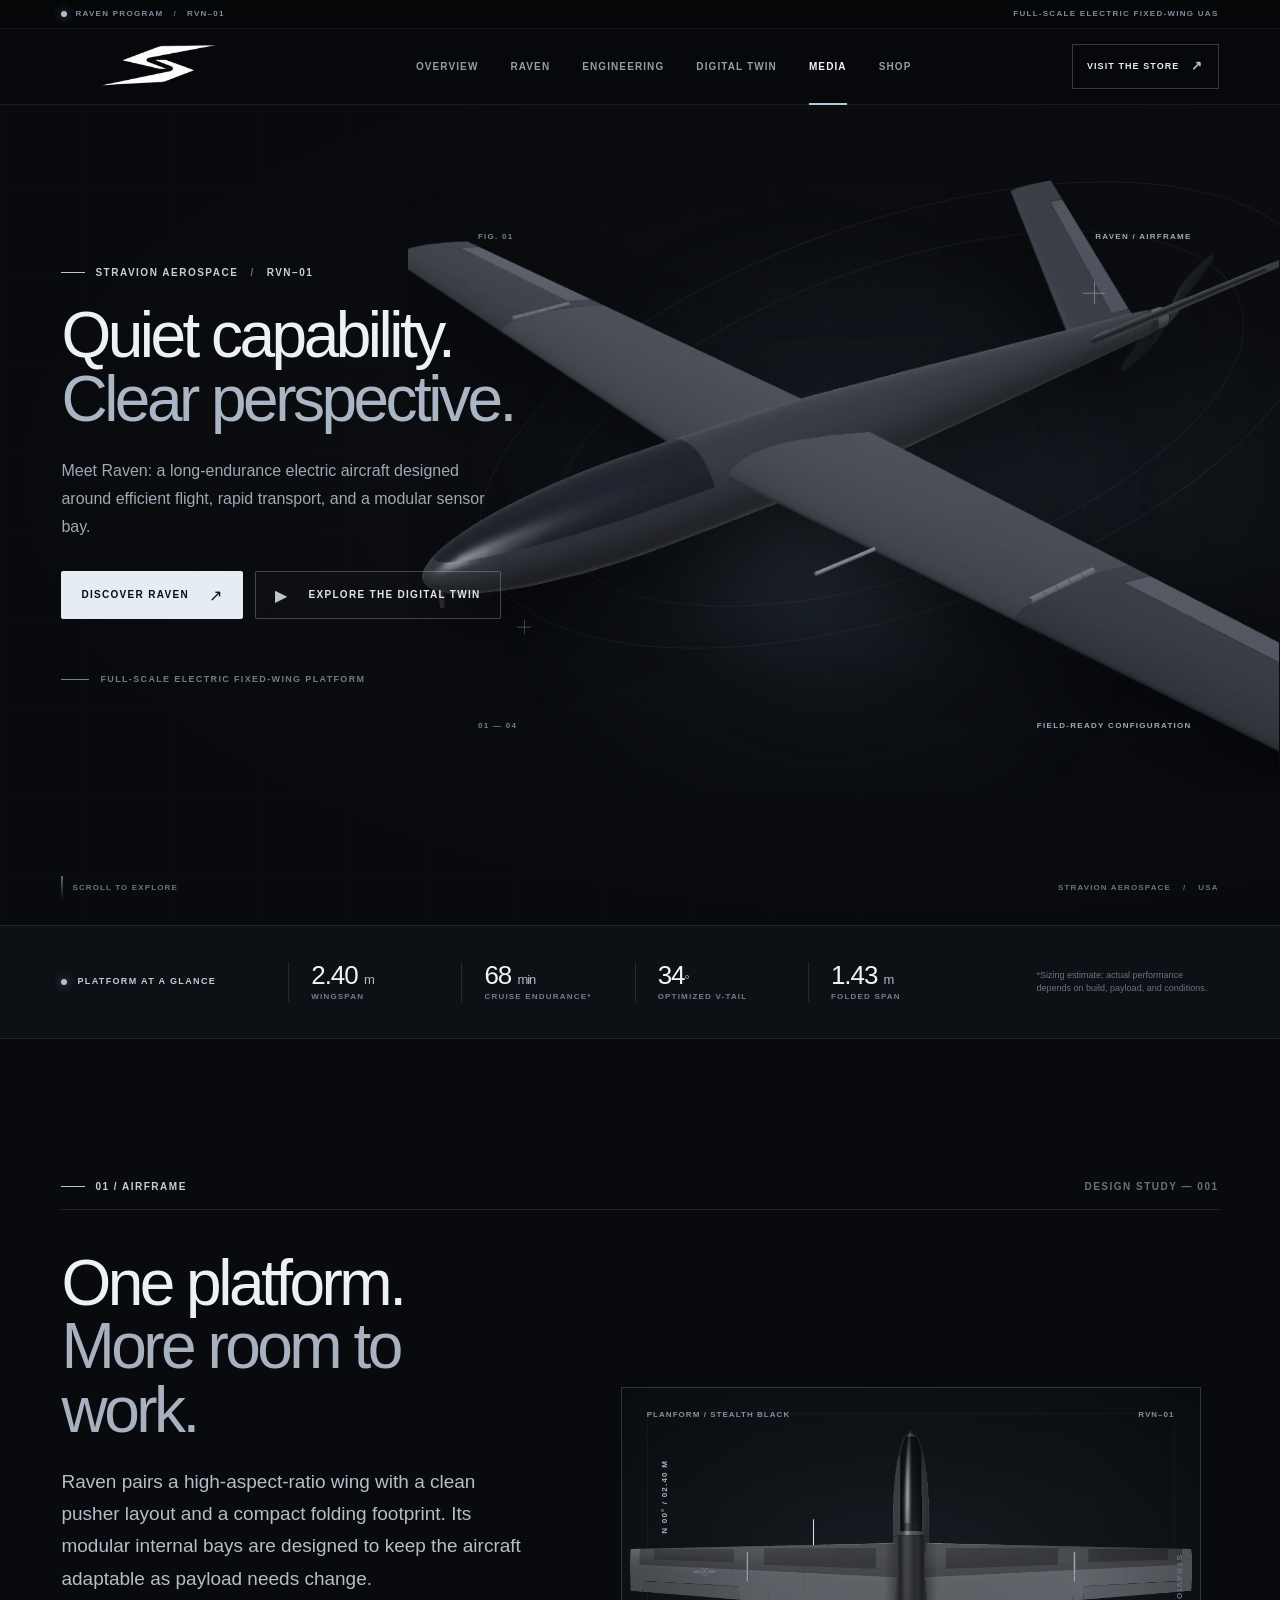
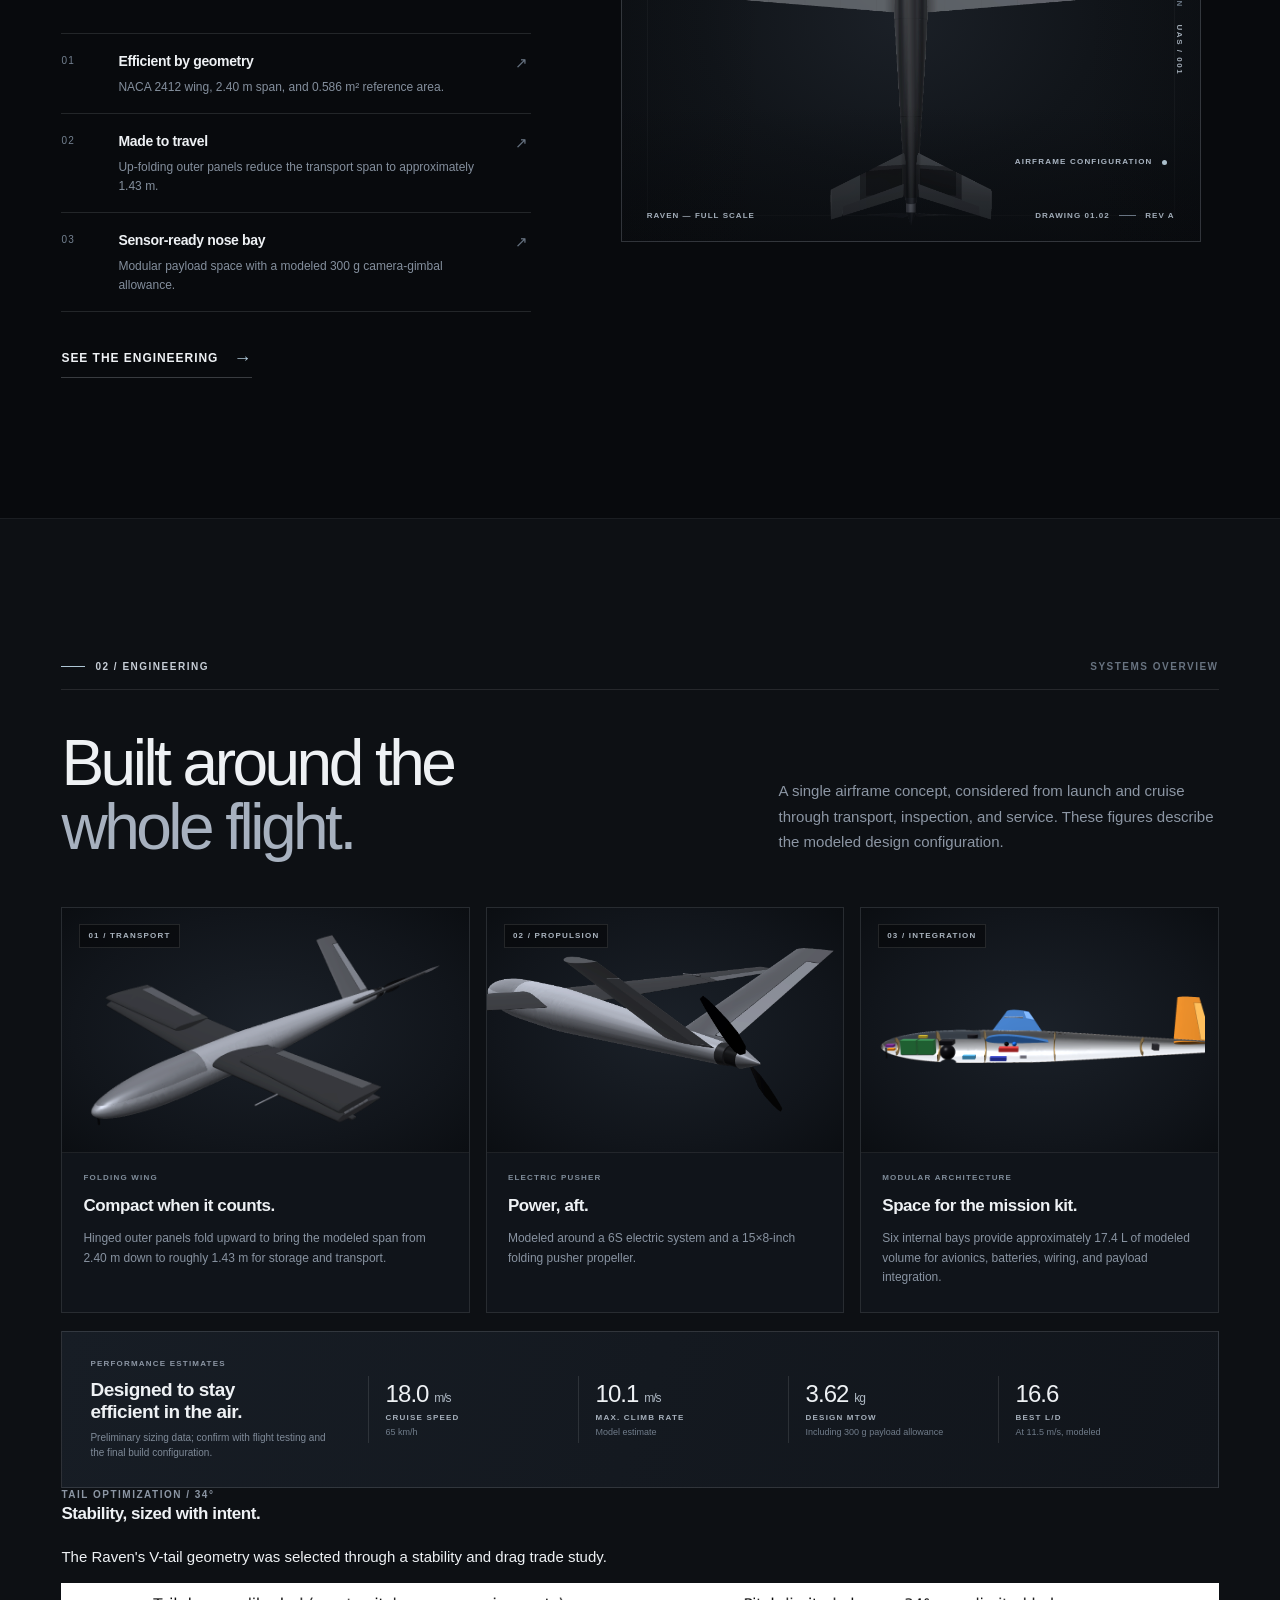
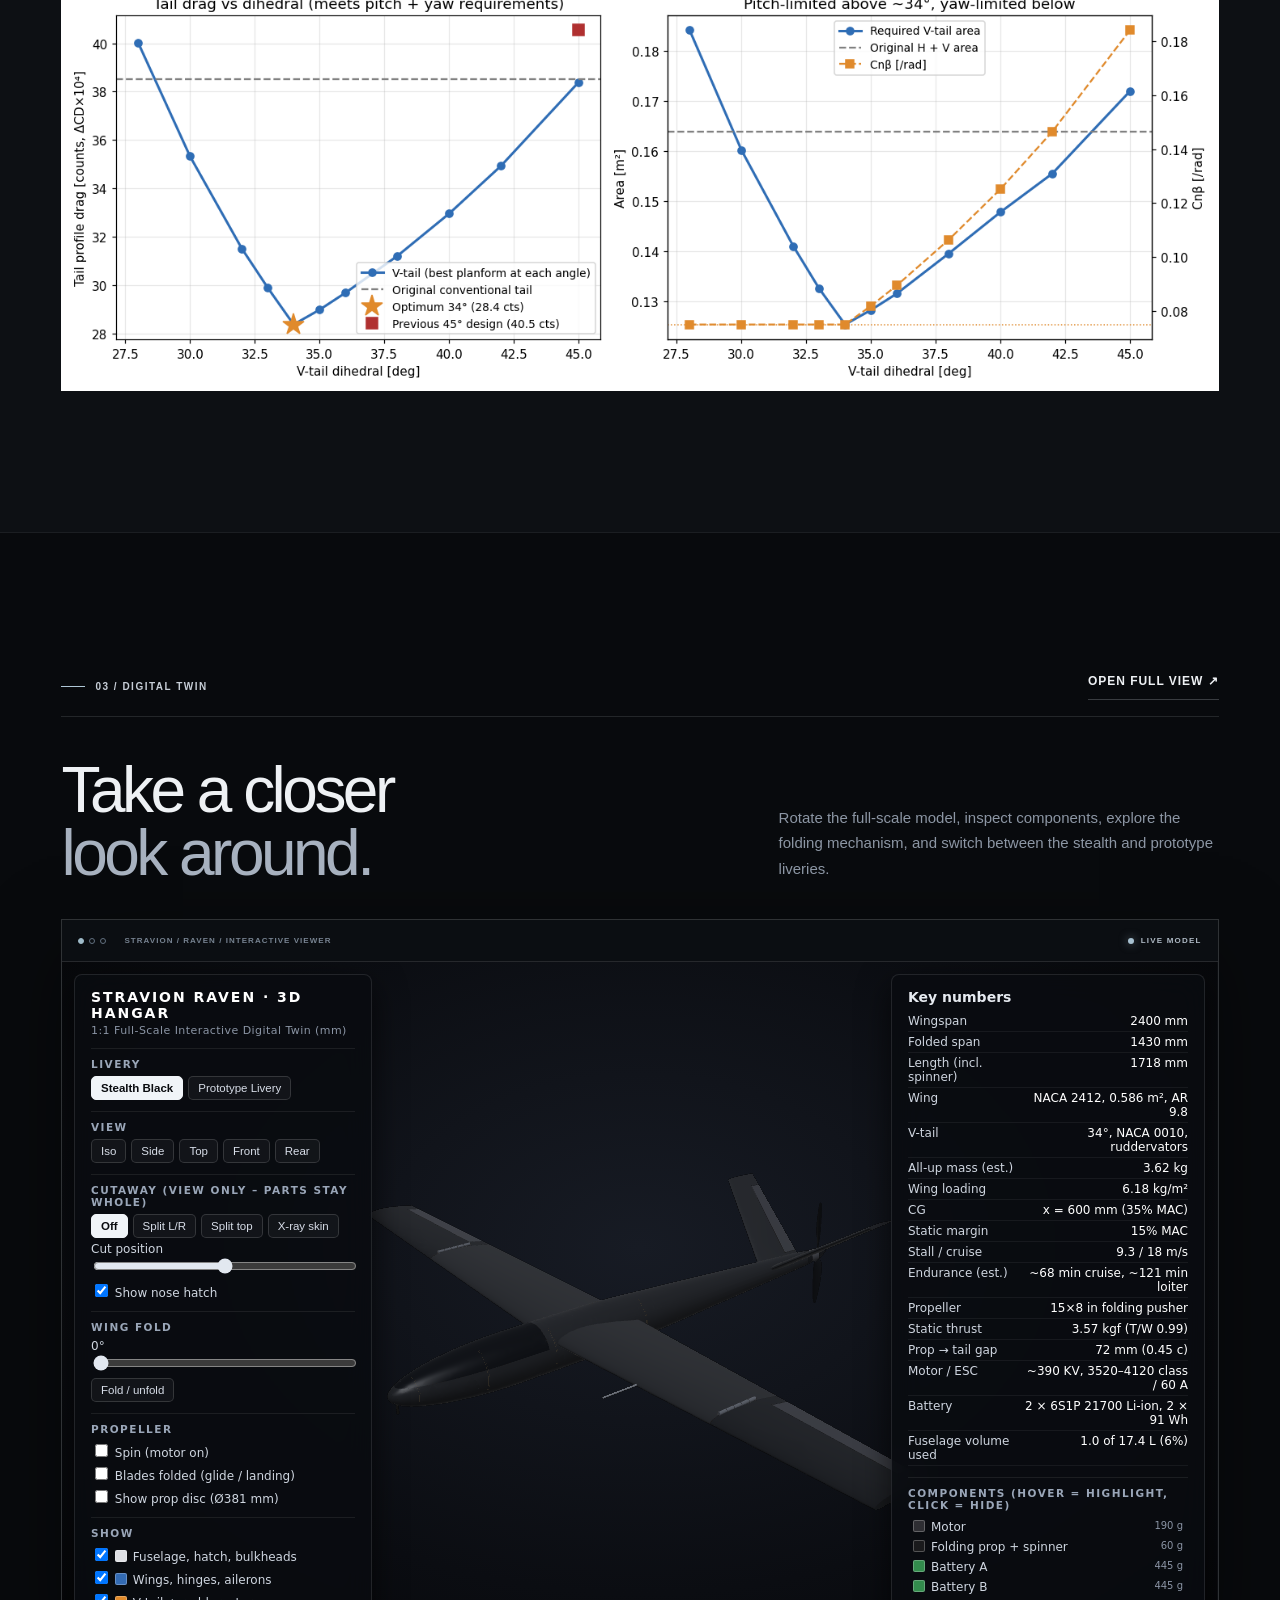
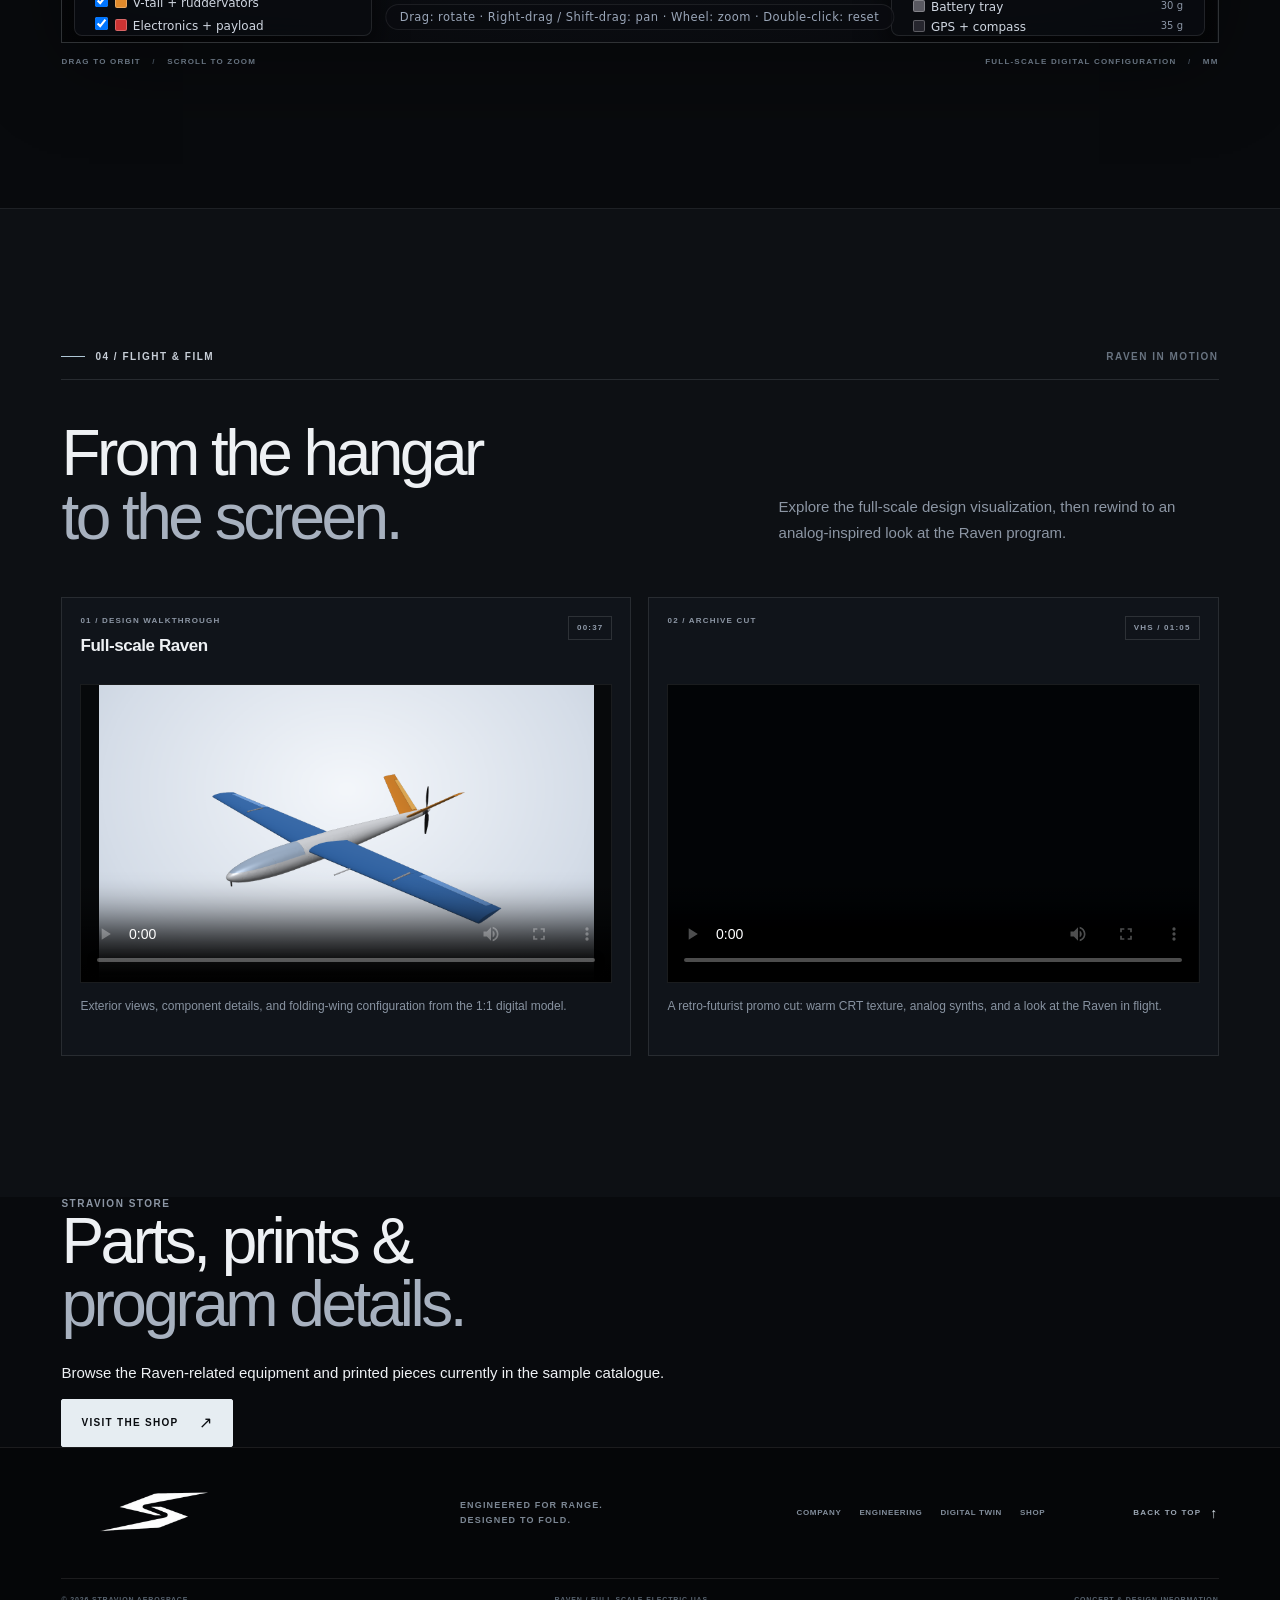
==== commit 52a06361: "Update media section in raven.html" ====
--- a/raven.html
+++ b/raven.html
@@ -6,7 +6,7 @@
   <meta name="theme-color" content="#080a0d">
   <meta name="description" content="Discover the Stravion Aerospace Raven: a full-scale electric fixed-wing UAS concept with folding wings, a 34-degree V-tail, and a modular sensor bay.">
   <title>Raven — Stravion Aerospace</title>
-  <link rel="icon" type="image/svg+xml" href="/stravion-mark.png">
+  <link rel="icon" type="image/svg+xml" href="/stravion-favicon.png">
   <link rel="stylesheet" href="styles.css">
   <link rel="stylesheet" href="extra-styles.css">
 </head>
@@ -46,7 +46,7 @@
 
     <section class="section hangar-section" id="hangar"><div class="wrap"><div class="section-topline"><span class="eyebrow"><span class="eyebrow-line"></span> 03 / DIGITAL TWIN</span><a class="section-index text-link" href="hangar_3d.html" target="_blank" rel="noreferrer">OPEN FULL VIEW ↗</a></div><div class="section-heading-row hangar-heading"><div><h2>Take a closer<br><em>look around.</em></h2></div><p class="section-intro">Rotate the full-scale model, inspect components, explore the folding mechanism, and switch between the stealth and prototype liveries.</p></div><div class="hangar-window"><div class="hangar-window-top"><div class="window-dots"><i></i><i></i><i></i></div><span>STRAVION / RAVEN / INTERACTIVE VIEWER</span><span class="window-live"><i class="status-dot"></i> LIVE MODEL</span></div><iframe src="hangar_3d.html" title="Interactive Stravion Raven full-scale 3D model" loading="lazy" allow="fullscreen"></iframe></div><div class="hangar-caption"><span>DRAG TO ORBIT <span class="caption-sep">/</span> SCROLL TO ZOOM</span><span>FULL-SCALE DIGITAL CONFIGURATION <span class="caption-sep">/</span> MM</span></div></div></section>
 
-    <section class="section media-section" id="media"><div class="wrap"><div class="section-topline"><span class="eyebrow"><span class="eyebrow-line"></span> 04 / FLIGHT &amp; FILM</span><span class="section-index">RAVEN IN MOTION</span></div><div class="section-heading-row"><div><h2>From the hangar<br><em>to the screen.</em></h2></div><p class="section-intro">Explore the full-scale design visualization, then rewind to an analog-inspired look at the Raven program.</p></div><div class="media-grid"><article class="media-card"><div class="media-heading"><div><span class="mini-eyebrow">01 / DESIGN WALKTHROUGH</span><h3>Full-scale Raven</h3></div><span class="media-duration">00:37</span></div><div class="media-video-wrap"><video controls preload="metadata" poster="/1_exterior_iso.png" aria-label="Full-scale Stravion Raven design walkthrough"><source src="/fullscale/Stravion_UAV_fullscale_demo (1).mp4" type="video/mp4">Your browser does not support the video element.</video></div><p>Exterior views, component details, and folding-wing configuration from the 1:1 digital model.</p></article><article class="media-card"><div class="media-heading"><div><span class="mini-eyebrow">02 / ARCHIVE CUT</span><h3>Raven, 1996</h3></div><span class="media-duration">VHS / 01:05</span></div><div class="media-video-wrap media-vhs"><video controls preload="metadata" poster="/Stravion_poster_art.png" aria-label="1990s VHS-style Stravion Raven promotional preview"><source src="/retro/Stravion_UAV_1996_preview.mp4" type="video/mp4">Your browser does not support the video element.</video><span class="vhs-stamp">NOV.01 2026</span></div><p>A retro-futurist promo cut: warm CRT texture, analog synths, and a look at the Raven in flight.</p></article></div></div></section>
+    <section class="section media-section" id="media"><div class="wrap"><div class="section-topline"><span class="eyebrow"><span class="eyebrow-line"></span> 04 / FLIGHT &amp; FILM</span><span class="section-index">RAVEN IN MOTION</span></div><div class="section-heading-row"><div><h2>From the hangar<br><em>to the screen.</em></h2></div><p class="section-intro">Explore the full-scale design visualization, then rewind to an analog-inspired look at the Raven program.</p></div><div class="media-grid"><article class="media-card"><div class="media-heading"><div><span class="mini-eyebrow">01 / DESIGN WALKTHROUGH</span><h3>Full-scale Raven</h3></div><span class="media-duration">00:37</span></div><div class="media-video-wrap"><video controls preload="metadata" poster="/1_exterior_iso.png" aria-label="Full-scale Stravion Raven design walkthrough"><source src="/fullscale/Stravion_UAV_fullscale_demo (1).mp4" type="video/mp4">Your browser does not support the video element.</video></div><p>Exterior views, component details, and folding-wing configuration from the 1:1 digital model.</p></article><article class="media-card"><div class="media-heading"><div><span class="mini-eyebrow">02 / ARCHIVE CUT</span></div><span class="media-duration">VHS / 01:05</span></div><div class="media-video-wrap media-vhs"><video controls preload="metadata" poster="/Stravion_poster_art.png" aria-label="1990s VHS-style Stravion Raven promotional preview"><source src="/retro/Stravion_UAV_1996_preview.mp4" type="video/mp4">Your browser does not support the video element.</video></div><p>A retro-futurist promo cut: warm CRT texture, analog synths, and a look at the Raven in flight.</p></article></div></div></section>
 
     <section class="raven-shop-cta"><div class="wrap raven-shop-inner"><div><span class="mini-eyebrow">STRAVION STORE</span><h2>Parts, prints &amp;<br><em>program details.</em></h2></div><p>Browse the Raven-related equipment and printed pieces currently in the sample catalogue.</p><a class="button button-light" href="shop.html">Visit the shop <span>↗</span></a></div></section>
   </main>
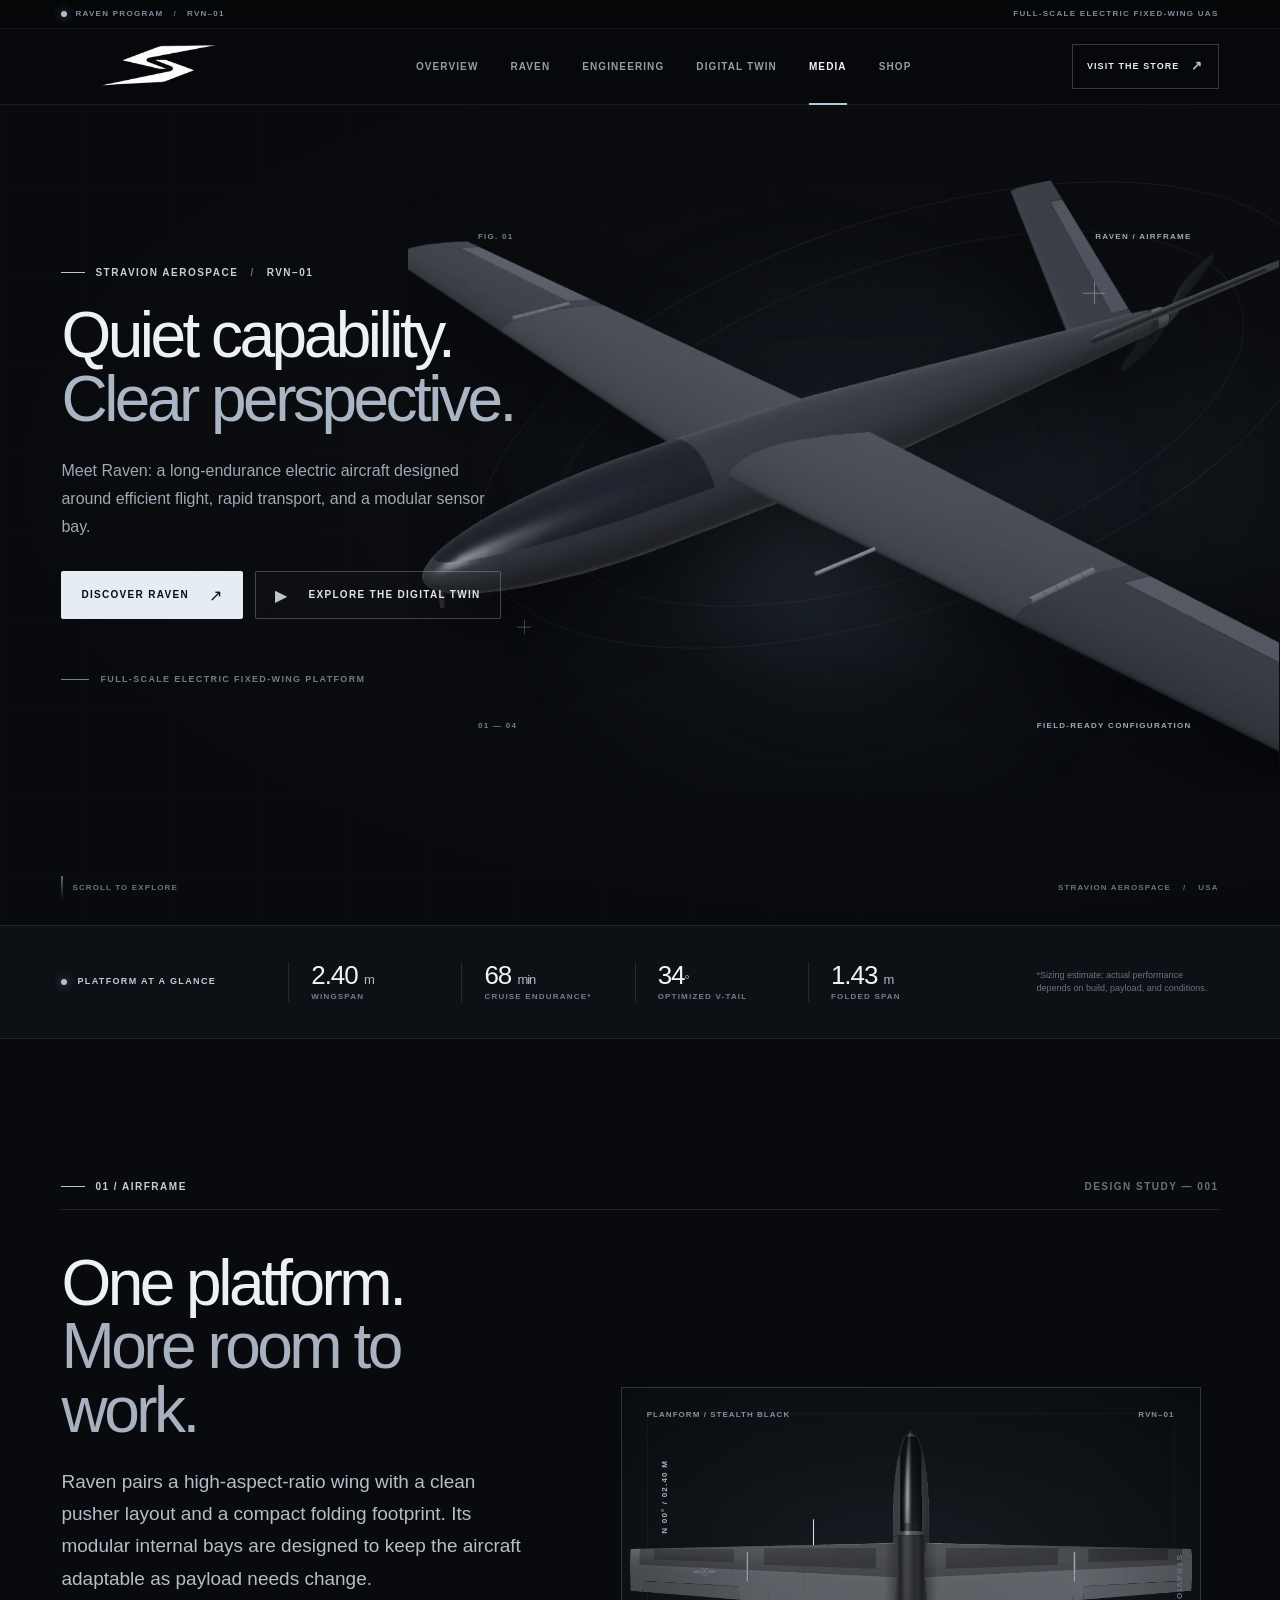
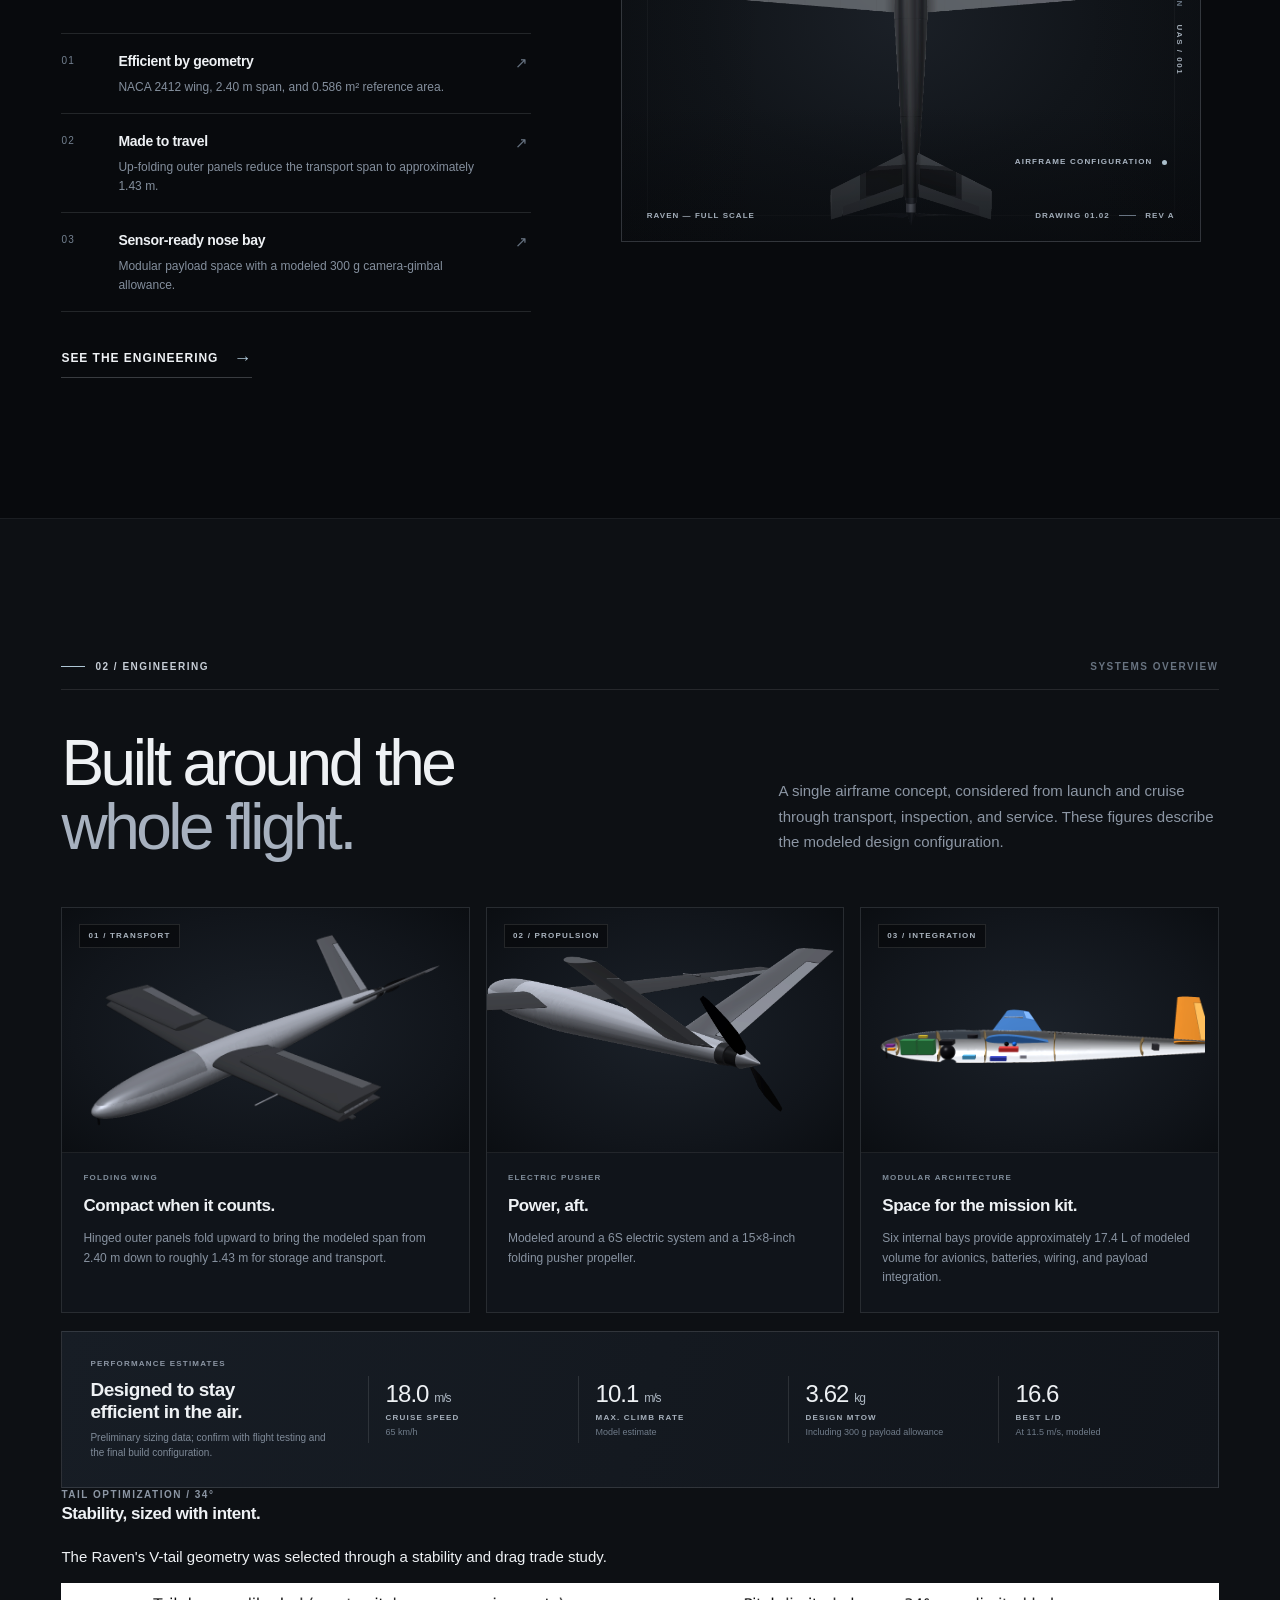
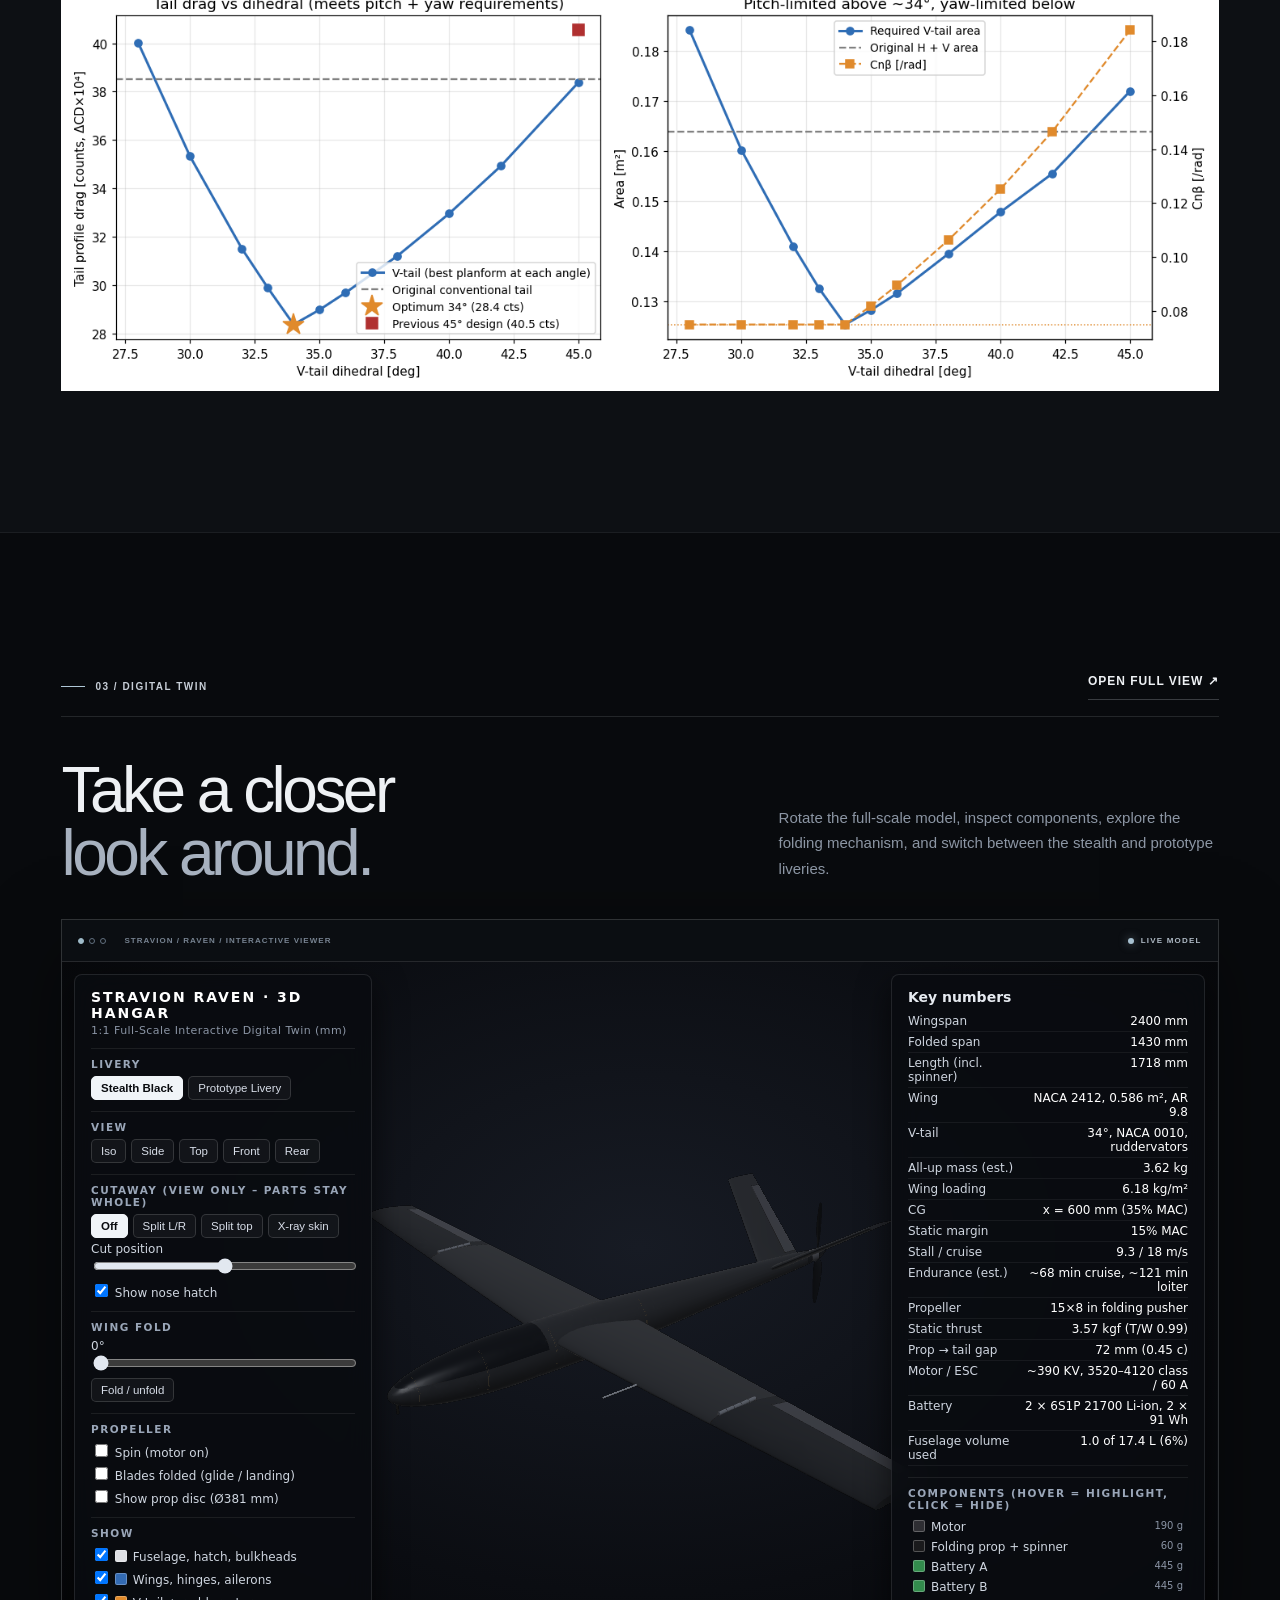
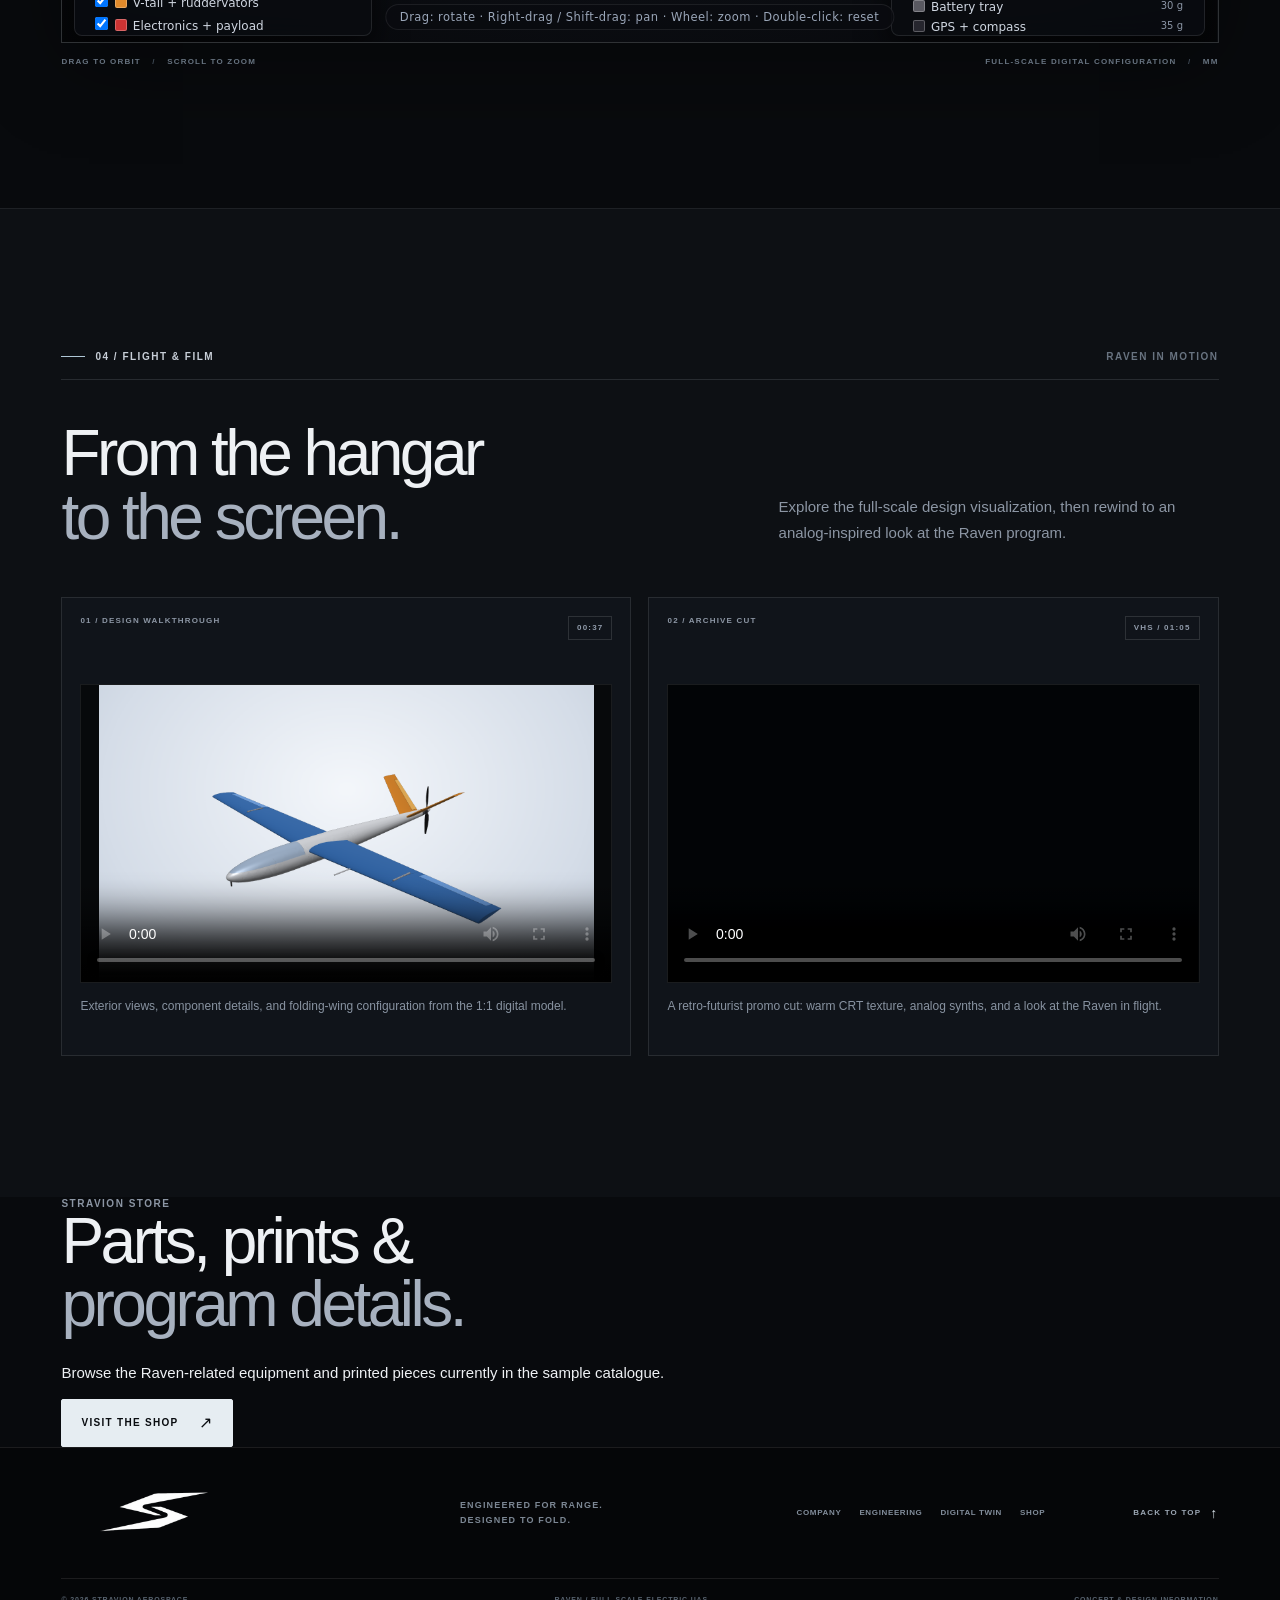
==== commit e95bdf27: "Update raven.html" ====
--- a/raven.html
+++ b/raven.html
@@ -46,7 +46,7 @@
 
     <section class="section hangar-section" id="hangar"><div class="wrap"><div class="section-topline"><span class="eyebrow"><span class="eyebrow-line"></span> 03 / DIGITAL TWIN</span><a class="section-index text-link" href="hangar_3d.html" target="_blank" rel="noreferrer">OPEN FULL VIEW ↗</a></div><div class="section-heading-row hangar-heading"><div><h2>Take a closer<br><em>look around.</em></h2></div><p class="section-intro">Rotate the full-scale model, inspect components, explore the folding mechanism, and switch between the stealth and prototype liveries.</p></div><div class="hangar-window"><div class="hangar-window-top"><div class="window-dots"><i></i><i></i><i></i></div><span>STRAVION / RAVEN / INTERACTIVE VIEWER</span><span class="window-live"><i class="status-dot"></i> LIVE MODEL</span></div><iframe src="hangar_3d.html" title="Interactive Stravion Raven full-scale 3D model" loading="lazy" allow="fullscreen"></iframe></div><div class="hangar-caption"><span>DRAG TO ORBIT <span class="caption-sep">/</span> SCROLL TO ZOOM</span><span>FULL-SCALE DIGITAL CONFIGURATION <span class="caption-sep">/</span> MM</span></div></div></section>
 
-    <section class="section media-section" id="media"><div class="wrap"><div class="section-topline"><span class="eyebrow"><span class="eyebrow-line"></span> 04 / FLIGHT &amp; FILM</span><span class="section-index">RAVEN IN MOTION</span></div><div class="section-heading-row"><div><h2>From the hangar<br><em>to the screen.</em></h2></div><p class="section-intro">Explore the full-scale design visualization, then rewind to an analog-inspired look at the Raven program.</p></div><div class="media-grid"><article class="media-card"><div class="media-heading"><div><span class="mini-eyebrow">01 / DESIGN WALKTHROUGH</span><h3>Full-scale Raven</h3></div><span class="media-duration">00:37</span></div><div class="media-video-wrap"><video controls preload="metadata" poster="/1_exterior_iso.png" aria-label="Full-scale Stravion Raven design walkthrough"><source src="/fullscale/Stravion_UAV_fullscale_demo (1).mp4" type="video/mp4">Your browser does not support the video element.</video></div><p>Exterior views, component details, and folding-wing configuration from the 1:1 digital model.</p></article><article class="media-card"><div class="media-heading"><div><span class="mini-eyebrow">02 / ARCHIVE CUT</span></div><span class="media-duration">VHS / 01:05</span></div><div class="media-video-wrap media-vhs"><video controls preload="metadata" poster="/Stravion_poster_art.png" aria-label="1990s VHS-style Stravion Raven promotional preview"><source src="/retro/Stravion_UAV_1996_preview.mp4" type="video/mp4">Your browser does not support the video element.</video></div><p>A retro-futurist promo cut: warm CRT texture, analog synths, and a look at the Raven in flight.</p></article></div></div></section>
+    <section class="section media-section" id="media"><div class="wrap"><div class="section-topline"><span class="eyebrow"><span class="eyebrow-line"></span> 04 / FLIGHT &amp; FILM</span><span class="section-index">RAVEN IN MOTION</span></div><div class="section-heading-row"><div><h2>From the hangar<br><em>to the screen.</em></h2></div><p class="section-intro">Explore the full-scale design visualization, then rewind to an analog-inspired look at the Raven program.</p></div><div class="media-grid"><article class="media-card"><div class="media-heading"><div><span class="mini-eyebrow">01 / DESIGN WALKTHROUGH</span></div><span class="media-duration">00:37</span></div><div class="media-video-wrap"><video controls preload="metadata" poster="/1_exterior_iso.png" aria-label="Full-scale Stravion Raven design walkthrough"><source src="//Stravion_UAV_fullscale_demo (1).mp4" type="video/mp4">Your browser does not support the video element.</video></div><p>Exterior views, component details, and folding-wing configuration from the 1:1 digital model.</p></article><article class="media-card"><div class="media-heading"><div><span class="mini-eyebrow">02 / ARCHIVE CUT</span></div><span class="media-duration">VHS / 01:05</span></div><div class="media-video-wrap media-vhs"><video controls preload="metadata" poster="/Stravion_poster_art.png" aria-label="1990s VHS-style Stravion Raven promotional preview"><source src="/retro/Stravion_UAV_1996_preview.mp4" type="video/mp4">Your browser does not support the video element.</video></div><p>A retro-futurist promo cut: warm CRT texture, analog synths, and a look at the Raven in flight.</p></article></div></div></section>
 
     <section class="raven-shop-cta"><div class="wrap raven-shop-inner"><div><span class="mini-eyebrow">STRAVION STORE</span><h2>Parts, prints &amp;<br><em>program details.</em></h2></div><p>Browse the Raven-related equipment and printed pieces currently in the sample catalogue.</p><a class="button button-light" href="shop.html">Visit the shop <span>↗</span></a></div></section>
   </main>
